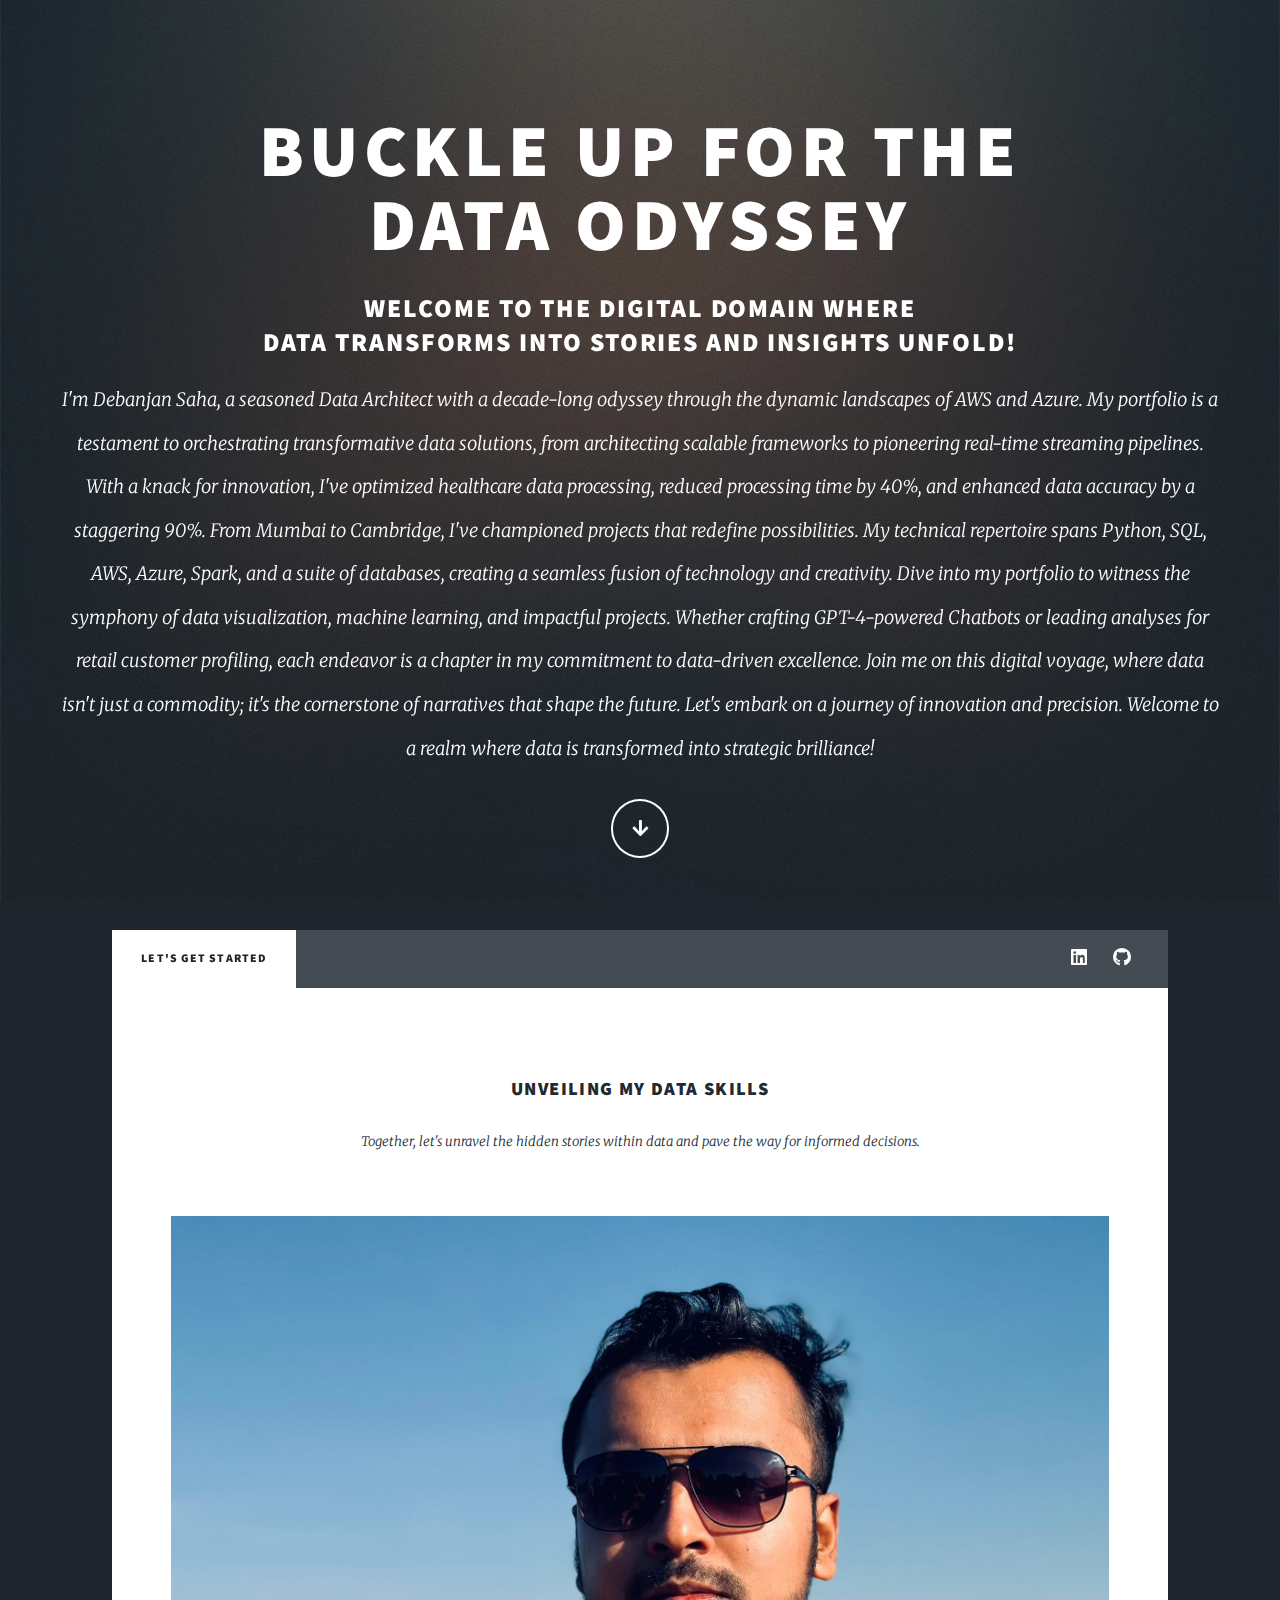
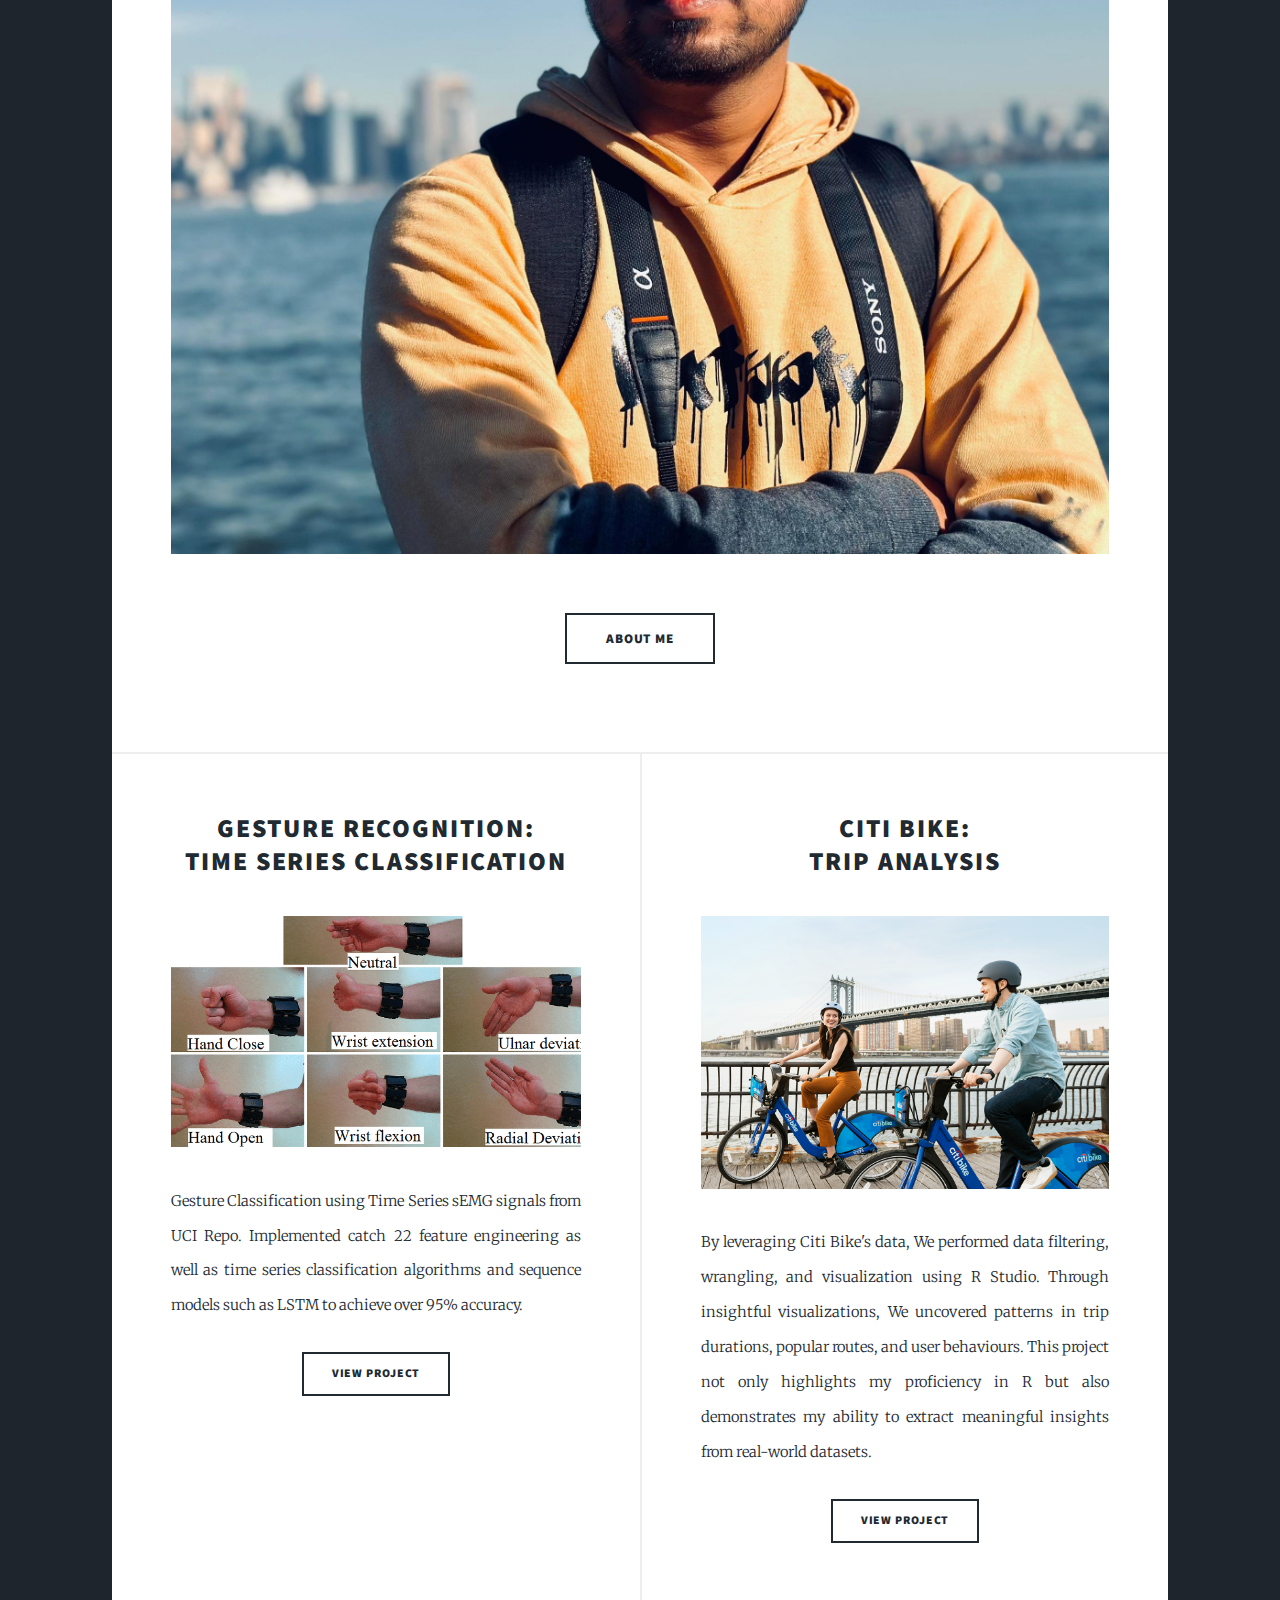
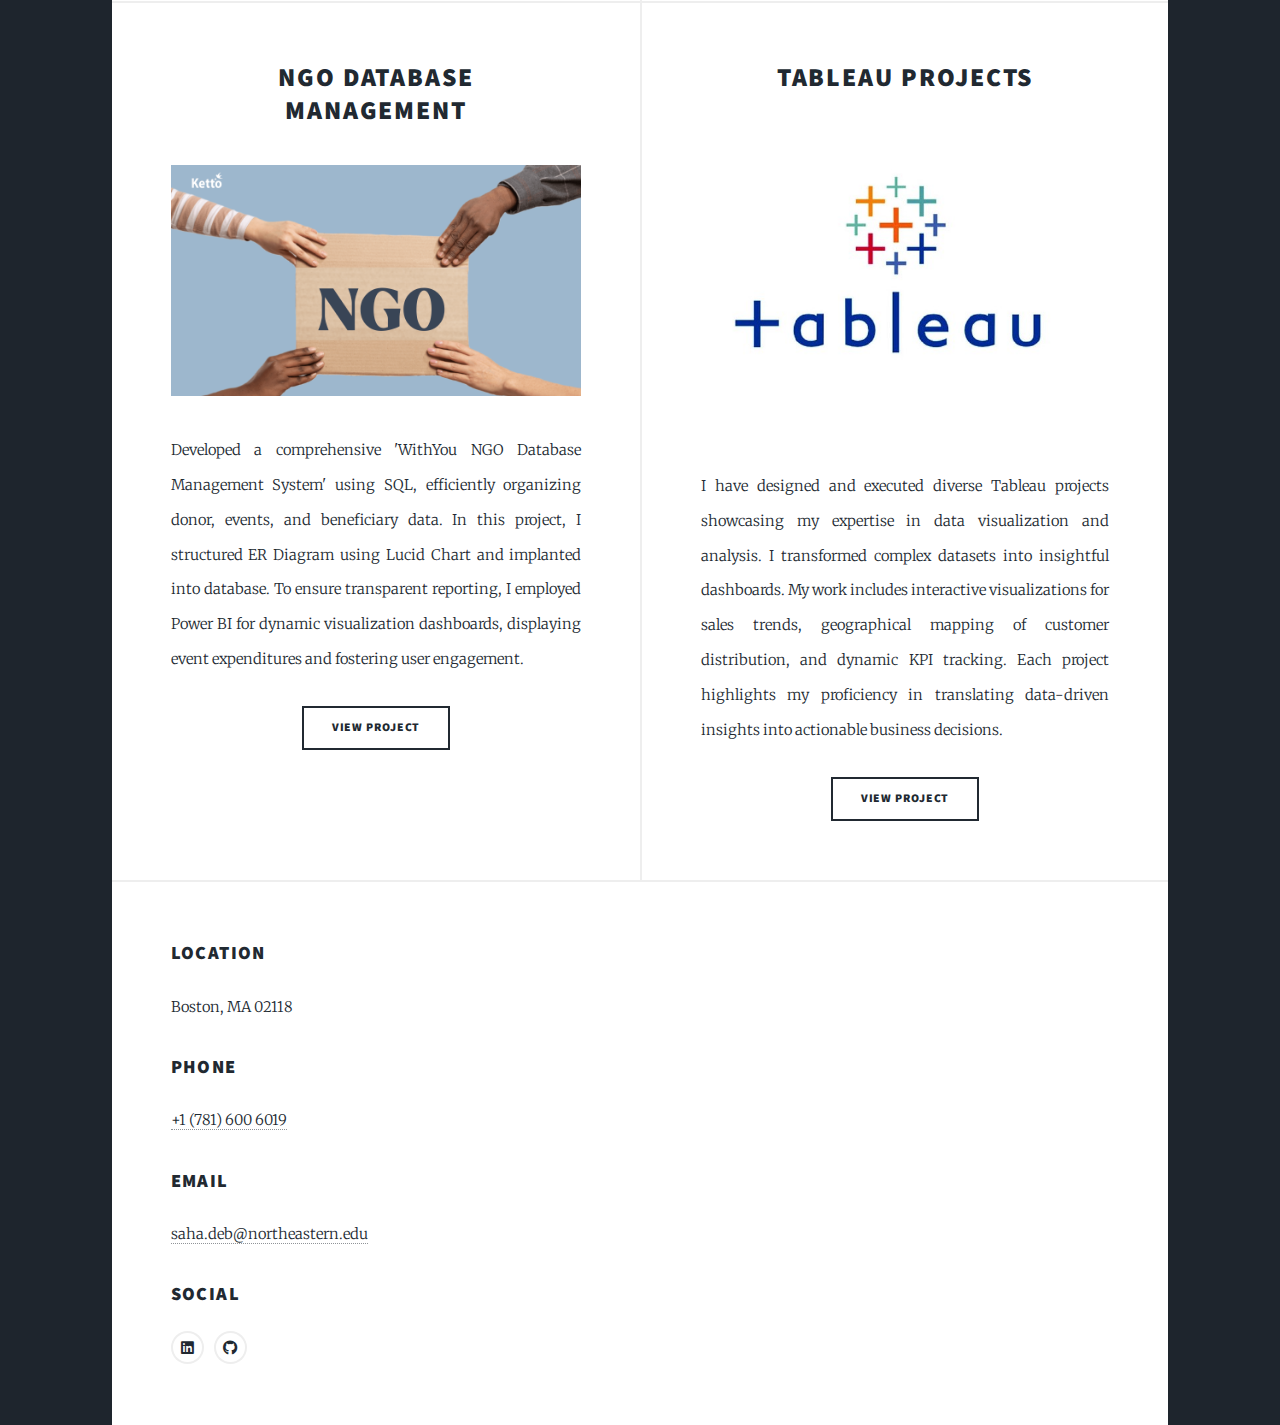
==== index.html @ 5f50f435 "update project 1" ====
<!DOCTYPE HTML>
<!--
	Massively by HTML5 UP
	html5up.net | @ajlkn
	Free for personal and commercial use under the CCA 3.0 license (html5up.net/license)
-->
<html>
	<head>
		<title>Debanjan Saha Portfolio</title>
		<meta charset="utf-8" />
		<meta name="viewport" content="width=device-width, initial-scale=1, user-scalable=no" />
		<link rel="stylesheet" href="assets/css/main.css" />
		<noscript><link rel="stylesheet" href="assets/css/noscript.css" /></noscript>
	</head>
	<body class="is-preload">

		<!-- Wrapper -->
			<div id="wrapper" class="fade-in">

				<!-- Intro -->
					<div id="intro">
						<h1>Buckle up for the<br />
						Data Odyssey</h1>
						<h2>Welcome to the digital domain where <br />
							data transforms into stories and insights unfold!</h2>
						<p>I'm Debanjan Saha, a seasoned Data Architect with a decade-long odyssey through the dynamic landscapes of AWS and Azure. My portfolio is a testament to orchestrating transformative data solutions, from architecting scalable frameworks to pioneering real-time streaming pipelines. With a knack for innovation, I've optimized healthcare data processing, reduced processing time by 40%, and enhanced data accuracy by a staggering 90%. From Mumbai to Cambridge, I've championed projects that redefine possibilities. My technical repertoire spans Python, SQL, AWS, Azure, Spark, and a suite of databases, creating a seamless fusion of technology and creativity. Dive into my portfolio to witness the symphony of data visualization, machine learning, and impactful projects. Whether crafting GPT-4-powered Chatbots or leading analyses for retail customer profiling, each endeavor is a chapter in my commitment to data-driven excellence. Join me on this digital voyage, where data isn't just a commodity; it's the cornerstone of narratives that shape the future. Let's embark on a journey of innovation and precision. Welcome to a realm where data is transformed into strategic brilliance!</p>
						<ul class="actions">
							<li><a href="#header" class="button icon solid solo fa-arrow-down scrolly">Continue</a></li>
						</ul>
					</div>

				<!-- Header -->
					<header id="header">
						<a class="logo">Insightfolio</a>
					</header>

				<!-- Nav -->
					<nav id="nav">
						<ul class="links">
							<li class="active"><a>Let's get started</a></li>
							
						</ul>
						<ul class="icons">
							<li><a href="https://www.linkedin.com/in/debanjanaiml/" class="icon brands alt fa-linkedin"><span class="label">LinkedIn</span></a></li>
							<li><a href="https://github.com/debanjansaha-git" class="icon brands alt fa-github"><span class="label">GitHub</span></a></li>
						</ul>
					</nav>

				<!-- Main -->
					<div id="main">

						<!-- Featured Post -->
							<article class="post featured">
								<header class="major">
									
									<h3><a>Unveiling my Data Skills<br />
									</a></h3>
									<p>Together, let's unravel the hidden stories within data and pave the way for informed decisions.</p>
								</header>
								<a href="aboutme.html" class="image main"><img src="images/IMG_4712.JPG" alt="" /></a>
								<ul class="actions special">
									<li><a href="aboutme.html" class="button large">About me</a></li>
								</ul>
							</article>

						<!-- Posts -->
							<section class="posts">
								<article>
									<header>
										<h2><a href="https://github.com/debanjansaha-git/gesture-classification">Gesture Recognition:<br />
										Time Series Classification</a></h2>
									</header>
									<a href="https://github.com/debanjansaha-git/gesture-classification" class="image fit"><img src="images/Gestures.png" alt="" /></a>
									<p>Gesture Classification using Time Series sEMG signals from UCI Repo. Implemented catch 22 feature engineering as well as time series classification algorithms and sequence models such as LSTM to achieve over 95% accuracy.</p>
									<ul class="actions special">
										<li><a href="https://github.com/debanjansaha-git/gesture-classification" class="button">View Project</a></li>
									</ul>
								</article>
								<article>
									<header>
										
										<h2><a href="https://github.com/debanjansaha-git/Citi_bikes_Analysis">Citi Bike:<br />
										Trip Analysis</a></h2>
									</header>
									<a href="https://github.com/debanjansaha-git/Citi_bikes_Analysis" class="image fit"><img src="images/citibike.png" alt="" /></a>
									<p>By leveraging Citi Bike's data, We performed data filtering, wrangling, and visualization using R Studio. Through insightful visualizations, We uncovered patterns in trip durations, popular routes, and user behaviours. This project not only highlights my proficiency in R but also demonstrates my ability to extract meaningful insights from real-world datasets.</p>
									<ul class="actions special">
										<li><a href="https://github.com/debanjansaha-git/Citi_bikes_Analysis" class="button">View Project</a></li>
									</ul>
								</article>
								<article>
									<header>
										
										<h2><a href="https://github.com/debanjansaha-git/dmddproject">NGO Database<br />
										Management</a></h2>
									</header>
									<a href="https://github.com/debanjansaha-git/dmddproject" class="image fit"><img src="images/nngo.png" alt="" /></a>
									<p>Developed a comprehensive 'WithYou NGO Database Management System' using SQL, efficiently organizing donor, events, and beneficiary data. In this project, I structured ER Diagram using Lucid Chart and implanted into database. To ensure transparent reporting, I employed Power BI for dynamic visualization dashboards, displaying event expenditures and fostering user engagement.</p>
									<ul class="actions special">
										<li><a href="https://github.com/debanjansaha-git/dmddproject" class="button">View Project</a></li>
									</ul>
								</article>
								<article>
									<header>
										
										<h2><a href="https://public.tableau.com/app/profile/ketan.narayan.kshirsagar">Tableau Projects<br />
										</a></h2>
									</header>
									<a href="https://public.tableau.com/app/profile/ketan.narayan.kshirsagar" class="image fit"><img src="images/ttableau.jpg" alt="" /></a>
									<p>I have designed and executed diverse Tableau projects showcasing my expertise in data visualization and analysis. I transformed complex datasets into insightful dashboards. My work includes interactive visualizations for sales trends, geographical mapping of customer distribution, and dynamic KPI tracking. Each project highlights my proficiency in translating data-driven insights into actionable business decisions.</p>
									<ul class="actions special">
										<li><a href="https://public.tableau.com/app/profile/ketan.narayan.kshirsagar" class="button">View Project</a></li>
									</ul>
								</article>
								
							</section>


				<!-- Footer -->
					
						<section class="split contact">
							<section class="alt">
								<h3>Location</h3>
								<p>Boston, MA 02118</p>
							</section>
							<section>
								<h3>Phone</h3>
								<p><a href="tel:+17816006019">+1 (781) 600 6019</a></p>
							</section>
							<section>
								<h3>Email</h3>
								<p><a href="mailto: saha.deb@northeastern.edu">saha.deb@northeastern.edu</a></p>
							</section>
							<section>
								<h3>Social</h3>
								<ul class="icons alt">
									
									<li><a href="https://www.linkedin.com/in/debanjanaiml/" class="icon brands alt fa-linkedin"><span class="label">LinkedIn</span></a></li>
									<li><a href="https://github.com/debanjansaha-git" class="icon brands alt fa-github"><span class="label">GitHub</span></a></li>
								</ul>
							</section>
						</section>
					</footer>

				

			</div>

		<!-- Scripts -->
			<script src="assets/js/jquery.min.js"></script>
			<script src="assets/js/jquery.scrollex.min.js"></script>
			<script src="assets/js/jquery.scrolly.min.js"></script>
			<script src="assets/js/browser.min.js"></script>
			<script src="assets/js/breakpoints.min.js"></script>
			<script src="assets/js/util.js"></script>
			<script src="assets/js/main.js"></script>

	</body>
</html>
---- assets/css/main.css ----
@import url(fontawesome-all.min.css);
@import url("https://fonts.googleapis.com/css?family=Merriweather:300,700,300italic,700italic|Source+Sans+Pro:900");

/*
	Massively by HTML5 UP
	html5up.net | @ajlkn
	Free for personal and commercial use under the CCA 3.0 license (html5up.net/license)
*/

html, body, div, span, applet, object,
iframe, h1, h2, h3, h4, h5, h6, p, blockquote,
pre, a, abbr, acronym, address, big, cite,
code, del, dfn, em, img, ins, kbd, q, s, samp,
small, strike, strong, sub, sup, tt, var, b,
u, i, center, dl, dt, dd, ol, ul, li, fieldset,
form, label, legend, table, caption, tbody,
tfoot, thead, tr, th, td, article, aside,
canvas, details, embed, figure, figcaption,
footer, header, hgroup, menu, nav, output, ruby,
section, summary, time, mark, audio, video {
	margin: 0;
	padding: 0;
	border: 0;
	font-size: 100%;
	font: inherit;
	vertical-align: baseline;}

article, aside, details, figcaption, figure,
footer, header, hgroup, menu, nav, section {
	display: block;}

body {
	line-height: 1;
}

ol, ul {
	list-style: none;
}

blockquote, q {
	quotes: none;
}

	blockquote:before, blockquote:after, q:before, q:after {
		content: '';
		content: none;
	}

table {
	border-collapse: collapse;
	border-spacing: 0;
}

body {
	-webkit-text-size-adjust: none;
}

mark {
	background-color: transparent;
	color: inherit;
}

input::-moz-focus-inner {
	border: 0;
	padding: 0;
}

input, select, textarea {
	-moz-appearance: none;
	-webkit-appearance: none;
	-ms-appearance: none;
	appearance: none;
}

/* Basic */

	@-ms-viewport {
		width: device-width;
	}

	body {
		-ms-overflow-style: scrollbar;
	}

	@media screen and (max-width: 480px) {

		html, body {
			min-width: 320px;
		}

	}

	html {
		box-sizing: border-box;
	}

	*, *:before, *:after {
		box-sizing: inherit;
	}

	body {
		background-color: #1e252d;
	}

		body.is-preload *, body.is-preload *:before, body.is-preload *:after {
			-moz-animation: none !important;
			-webkit-animation: none !important;
			-ms-animation: none !important;
			animation: none !important;
			-moz-transition: none !important;
			-webkit-transition: none !important;
			-ms-transition: none !important;
			transition: none !important;
		}

/* Type */

	html {
		font-size: 16pt;
	}

		@media screen and (max-width: 1680px) {

			html {
				font-size: 12pt;
			}

		}

		@media screen and (max-width: 1280px) {

			html {
				font-size: 11pt;
			}

		}

		@media screen and (max-width: 360px) {

			html {
				font-size: 10pt;
			}

		}

	body {
		color: #212931;
	}

	body, input, select, textarea {
		font-family: "Merriweather", Georgia, serif;
		font-weight: 300;
		font-size: 1rem;
		line-height: 2.375;
	}

	a {
		-moz-transition: color 0.2s ease-in-out, background-color 0.2s ease-in-out, border-color 0.2s ease-in-out, box-shadow 0.2s ease-in-out;
		-webkit-transition: color 0.2s ease-in-out, background-color 0.2s ease-in-out, border-color 0.2s ease-in-out, box-shadow 0.2s ease-in-out;
		-ms-transition: color 0.2s ease-in-out, background-color 0.2s ease-in-out, border-color 0.2s ease-in-out, box-shadow 0.2s ease-in-out;
		transition: color 0.2s ease-in-out, background-color 0.2s ease-in-out, border-color 0.2s ease-in-out, box-shadow 0.2s ease-in-out;
		border-bottom: dotted 1px;
		text-decoration: none;
	}

		a:hover {
			border-bottom-color: transparent;
		}

	strong, b {
		font-weight: 600;
	}

	em, i {
		font-style: italic;
	}

	p {
		text-align: justify;
		margin: 0 0 2rem 0;
	}

	h1, h2, h3, h4, h5, h6 {
		font-family: "Source Sans Pro", Helvetica, sans-serif;
		font-weight: 900;
		line-height: 1.5;
		letter-spacing: 0.075em;
		text-transform: uppercase;
		margin: 0 0 1rem 0;
	}

		h1 a, h2 a, h3 a, h4 a, h5 a, h6 a {
			border-bottom: 0;
			color: inherit;
			text-decoration: none;
		}

	h1 {
		font-size: 4rem;
		line-height: 1.1;
		margin: 0 0 2rem 0;
	}

	h2 {
		font-size: 1.75rem;
		line-height: 1.3;
		margin: 0 0 1.5rem 0;
	}

	h3 {
		font-size: 1.25rem;
		margin: 0 0 1.5rem 0;
	}

	h4 {
		font-size: 1rem;
	}

	h5 {
		font-size: 0.9rem;
	}

	h6 {
		font-size: 0.8rem;
	}

	sub {
		font-size: 0.8rem;
		position: relative;
		top: 0.5rem;
	}

	sup {
		font-size: 0.8rem;
		position: relative;
		top: -0.5rem;
	}

	blockquote {
		border-left: solid 4px;
		font-style: italic;
		margin: 0 0 2rem 0;
		padding: 0.5rem 0 0.5rem 2rem;
	}

	code {
		border: solid 2px;
		font-family: "Courier New", monospace;
		font-size: 0.9rem;
		margin: 0 0.25rem;
		padding: 0.25rem 0.65rem;
	}

	pre {
		-webkit-overflow-scrolling: touch;
		font-family: "Courier New", monospace;
		font-size: 0.9rem;
		margin: 0 0 2rem 0;
	}

		pre code {
			display: block;
			line-height: 1.75;
			padding: 1rem 1.5rem;
			overflow-x: auto;
		}

	hr {
		border: 0;
		border-bottom: solid 2px;
		margin: 3rem 0;
	}

		hr.major {
			margin: 5rem 0;
		}

	.align-left {
		text-align: left;
	}

	.align-center {
		text-align: center;
	}

	.align-right {
		text-align: right;
	}

	input, select, textarea {
		color: #212931;
	}

	a {
		color: #212931;
		border-bottom-color: rgba(33, 41, 49, 0.5);
	}

		a:hover {
			border-bottom-color: transparent;
			color: #18bfef !important;
		}

	strong, b {
		color: #212931;
	}

	h1, h2, h3, h4, h5, h6 {
		color: #212931;
	}

	blockquote {
		border-left-color: #eeeeee;
	}

	code {
		background: rgba(220, 220, 220, 0.25);
		border-color: #eeeeee;
	}

	hr {
		border-bottom-color: #eeeeee;
	}

/* Row */

	.row {
		display: flex;
		flex-wrap: wrap;
		box-sizing: border-box;
		align-items: stretch;
	}

		.row > * {
			box-sizing: border-box;
		}

		.row.gtr-uniform > * > :last-child {
			margin-bottom: 0;
		}

		.row.aln-left {
			justify-content: flex-start;
		}

		.row.aln-center {
			justify-content: center;
		}

		.row.aln-right {
			justify-content: flex-end;
		}

		.row.aln-top {
			align-items: flex-start;
		}

		.row.aln-middle {
			align-items: center;
		}

		.row.aln-bottom {
			align-items: flex-end;
		}

		.row > .imp {
			order: -1;
		}

		.row > .col-1 {
			width: 8.33333%;
		}

		.row > .off-1 {
			margin-left: 8.33333%;
		}

		.row > .col-2 {
			width: 16.66667%;
		}

		.row > .off-2 {
			margin-left: 16.66667%;
		}

		.row > .col-3 {
			width: 25%;
		}

		.row > .off-3 {
			margin-left: 25%;
		}

		.row > .col-4 {
			width: 33.33333%;
		}

		.row > .off-4 {
			margin-left: 33.33333%;
		}

		.row > .col-5 {
			width: 41.66667%;
		}

		.row > .off-5 {
			margin-left: 41.66667%;
		}

		.row > .col-6 {
			width: 50%;
		}

		.row > .off-6 {
			margin-left: 50%;
		}

		.row > .col-7 {
			width: 58.33333%;
		}

		.row > .off-7 {
			margin-left: 58.33333%;
		}

		.row > .col-8 {
			width: 66.66667%;
		}

		.row > .off-8 {
			margin-left: 66.66667%;
		}

		.row > .col-9 {
			width: 75%;
		}

		.row > .off-9 {
			margin-left: 75%;
		}

		.row > .col-10 {
			width: 83.33333%;
		}

		.row > .off-10 {
			margin-left: 83.33333%;
		}

		.row > .col-11 {
			width: 91.66667%;
		}

		.row > .off-11 {
			margin-left: 91.66667%;
		}

		.row > .col-12 {
			width: 100%;
		}

		.row > .off-12 {
			margin-left: 100%;
		}

		.row.gtr-0 {
			margin-top: 0;
			margin-left: 0rem;
		}

			.row.gtr-0 > * {
				padding: 0 0 0 0rem;
			}

			.row.gtr-0.gtr-uniform {
				margin-top: 0rem;
			}

				.row.gtr-0.gtr-uniform > * {
					padding-top: 0rem;
				}

		.row.gtr-25 {
			margin-top: 0;
			margin-left: -0.375rem;
		}

			.row.gtr-25 > * {
				padding: 0 0 0 0.375rem;
			}

			.row.gtr-25.gtr-uniform {
				margin-top: -0.375rem;
			}

				.row.gtr-25.gtr-uniform > * {
					padding-top: 0.375rem;
				}

		.row.gtr-50 {
			margin-top: 0;
			margin-left: -0.75rem;
		}

			.row.gtr-50 > * {
				padding: 0 0 0 0.75rem;
			}

			.row.gtr-50.gtr-uniform {
				margin-top: -0.75rem;
			}

				.row.gtr-50.gtr-uniform > * {
					padding-top: 0.75rem;
				}

		.row {
			margin-top: 0;
			margin-left: -1.5rem;
		}

			.row > * {
				padding: 0 0 0 1.5rem;
			}

			.row.gtr-uniform {
				margin-top: -1.5rem;
			}

				.row.gtr-uniform > * {
					padding-top: 1.5rem;
				}

		.row.gtr-150 {
			margin-top: 0;
			margin-left: -2.25rem;
		}

			.row.gtr-150 > * {
				padding: 0 0 0 2.25rem;
			}

			.row.gtr-150.gtr-uniform {
				margin-top: -2.25rem;
			}

				.row.gtr-150.gtr-uniform > * {
					padding-top: 2.25rem;
				}

		.row.gtr-200 {
			margin-top: 0;
			margin-left: -3rem;
		}

			.row.gtr-200 > * {
				padding: 0 0 0 3rem;
			}

			.row.gtr-200.gtr-uniform {
				margin-top: -3rem;
			}

				.row.gtr-200.gtr-uniform > * {
					padding-top: 3rem;
				}

		@media screen and (max-width: 1680px) {

			.row {
				display: flex;
				flex-wrap: wrap;
				box-sizing: border-box;
				align-items: stretch;
			}

				.row > * {
					box-sizing: border-box;
				}

				.row.gtr-uniform > * > :last-child {
					margin-bottom: 0;
				}

				.row.aln-left {
					justify-content: flex-start;
				}

				.row.aln-center {
					justify-content: center;
				}

				.row.aln-right {
					justify-content: flex-end;
				}

				.row.aln-top {
					align-items: flex-start;
				}

				.row.aln-middle {
					align-items: center;
				}

				.row.aln-bottom {
					align-items: flex-end;
				}

				.row > .imp-xlarge {
					order: -1;
				}

				.row > .col-1-xlarge {
					width: 8.33333%;
				}

				.row > .off-1-xlarge {
					margin-left: 8.33333%;
				}

				.row > .col-2-xlarge {
					width: 16.66667%;
				}

				.row > .off-2-xlarge {
					margin-left: 16.66667%;
				}

				.row > .col-3-xlarge {
					width: 25%;
				}

				.row > .off-3-xlarge {
					margin-left: 25%;
				}

				.row > .col-4-xlarge {
					width: 33.33333%;
				}

				.row > .off-4-xlarge {
					margin-left: 33.33333%;
				}

				.row > .col-5-xlarge {
					width: 41.66667%;
				}

				.row > .off-5-xlarge {
					margin-left: 41.66667%;
				}

				.row > .col-6-xlarge {
					width: 50%;
				}

				.row > .off-6-xlarge {
					margin-left: 50%;
				}

				.row > .col-7-xlarge {
					width: 58.33333%;
				}

				.row > .off-7-xlarge {
					margin-left: 58.33333%;
				}

				.row > .col-8-xlarge {
					width: 66.66667%;
				}

				.row > .off-8-xlarge {
					margin-left: 66.66667%;
				}

				.row > .col-9-xlarge {
					width: 75%;
				}

				.row > .off-9-xlarge {
					margin-left: 75%;
				}

				.row > .col-10-xlarge {
					width: 83.33333%;
				}

				.row > .off-10-xlarge {
					margin-left: 83.33333%;
				}

				.row > .col-11-xlarge {
					width: 91.66667%;
				}

				.row > .off-11-xlarge {
					margin-left: 91.66667%;
				}

				.row > .col-12-xlarge {
					width: 100%;
				}

				.row > .off-12-xlarge {
					margin-left: 100%;
				}

				.row.gtr-0 {
					margin-top: 0;
					margin-left: 0rem;
				}

					.row.gtr-0 > * {
						padding: 0 0 0 0rem;
					}

					.row.gtr-0.gtr-uniform {
						margin-top: 0rem;
					}

						.row.gtr-0.gtr-uniform > * {
							padding-top: 0rem;
						}

				.row.gtr-25 {
					margin-top: 0;
					margin-left: -0.375rem;
				}

					.row.gtr-25 > * {
						padding: 0 0 0 0.375rem;
					}

					.row.gtr-25.gtr-uniform {
						margin-top: -0.375rem;
					}

						.row.gtr-25.gtr-uniform > * {
							padding-top: 0.375rem;
						}

				.row.gtr-50 {
					margin-top: 0;
					margin-left: -0.75rem;
				}

					.row.gtr-50 > * {
						padding: 0 0 0 0.75rem;
					}

					.row.gtr-50.gtr-uniform {
						margin-top: -0.75rem;
					}

						.row.gtr-50.gtr-uniform > * {
							padding-top: 0.75rem;
						}

				.row {
					margin-top: 0;
					margin-left: -1.5rem;
				}

					.row > * {
						padding: 0 0 0 1.5rem;
					}

					.row.gtr-uniform {
						margin-top: -1.5rem;
					}

						.row.gtr-uniform > * {
							padding-top: 1.5rem;
						}

				.row.gtr-150 {
					margin-top: 0;
					margin-left: -2.25rem;
				}

					.row.gtr-150 > * {
						padding: 0 0 0 2.25rem;
					}

					.row.gtr-150.gtr-uniform {
						margin-top: -2.25rem;
					}

						.row.gtr-150.gtr-uniform > * {
							padding-top: 2.25rem;
						}

				.row.gtr-200 {
					margin-top: 0;
					margin-left: -3rem;
				}

					.row.gtr-200 > * {
						padding: 0 0 0 3rem;
					}

					.row.gtr-200.gtr-uniform {
						margin-top: -3rem;
					}

						.row.gtr-200.gtr-uniform > * {
							padding-top: 3rem;
						}

		}

		@media screen and (max-width: 1280px) {

			.row {
				display: flex;
				flex-wrap: wrap;
				box-sizing: border-box;
				align-items: stretch;
			}

				.row > * {
					box-sizing: border-box;
				}

				.row.gtr-uniform > * > :last-child {
					margin-bottom: 0;
				}

				.row.aln-left {
					justify-content: flex-start;
				}

				.row.aln-center {
					justify-content: center;
				}

				.row.aln-right {
					justify-content: flex-end;
				}

				.row.aln-top {
					align-items: flex-start;
				}

				.row.aln-middle {
					align-items: center;
				}

				.row.aln-bottom {
					align-items: flex-end;
				}

				.row > .imp-large {
					order: -1;
				}

				.row > .col-1-large {
					width: 8.33333%;
				}

				.row > .off-1-large {
					margin-left: 8.33333%;
				}

				.row > .col-2-large {
					width: 16.66667%;
				}

				.row > .off-2-large {
					margin-left: 16.66667%;
				}

				.row > .col-3-large {
					width: 25%;
				}

				.row > .off-3-large {
					margin-left: 25%;
				}

				.row > .col-4-large {
					width: 33.33333%;
				}

				.row > .off-4-large {
					margin-left: 33.33333%;
				}

				.row > .col-5-large {
					width: 41.66667%;
				}

				.row > .off-5-large {
					margin-left: 41.66667%;
				}

				.row > .col-6-large {
					width: 50%;
				}

				.row > .off-6-large {
					margin-left: 50%;
				}

				.row > .col-7-large {
					width: 58.33333%;
				}

				.row > .off-7-large {
					margin-left: 58.33333%;
				}

				.row > .col-8-large {
					width: 66.66667%;
				}

				.row > .off-8-large {
					margin-left: 66.66667%;
				}

				.row > .col-9-large {
					width: 75%;
				}

				.row > .off-9-large {
					margin-left: 75%;
				}

				.row > .col-10-large {
					width: 83.33333%;
				}

				.row > .off-10-large {
					margin-left: 83.33333%;
				}

				.row > .col-11-large {
					width: 91.66667%;
				}

				.row > .off-11-large {
					margin-left: 91.66667%;
				}

				.row > .col-12-large {
					width: 100%;
				}

				.row > .off-12-large {
					margin-left: 100%;
				}

				.row.gtr-0 {
					margin-top: 0;
					margin-left: 0rem;
				}

					.row.gtr-0 > * {
						padding: 0 0 0 0rem;
					}

					.row.gtr-0.gtr-uniform {
						margin-top: 0rem;
					}

						.row.gtr-0.gtr-uniform > * {
							padding-top: 0rem;
						}

				.row.gtr-25 {
					margin-top: 0;
					margin-left: -0.375rem;
				}

					.row.gtr-25 > * {
						padding: 0 0 0 0.375rem;
					}

					.row.gtr-25.gtr-uniform {
						margin-top: -0.375rem;
					}

						.row.gtr-25.gtr-uniform > * {
							padding-top: 0.375rem;
						}

				.row.gtr-50 {
					margin-top: 0;
					margin-left: -0.75rem;
				}

					.row.gtr-50 > * {
						padding: 0 0 0 0.75rem;
					}

					.row.gtr-50.gtr-uniform {
						margin-top: -0.75rem;
					}

						.row.gtr-50.gtr-uniform > * {
							padding-top: 0.75rem;
						}

				.row {
					margin-top: 0;
					margin-left: -1.5rem;
				}

					.row > * {
						padding: 0 0 0 1.5rem;
					}

					.row.gtr-uniform {
						margin-top: -1.5rem;
					}

						.row.gtr-uniform > * {
							padding-top: 1.5rem;
						}

				.row.gtr-150 {
					margin-top: 0;
					margin-left: -2.25rem;
				}

					.row.gtr-150 > * {
						padding: 0 0 0 2.25rem;
					}

					.row.gtr-150.gtr-uniform {
						margin-top: -2.25rem;
					}

						.row.gtr-150.gtr-uniform > * {
							padding-top: 2.25rem;
						}

				.row.gtr-200 {
					margin-top: 0;
					margin-left: -3rem;
				}

					.row.gtr-200 > * {
						padding: 0 0 0 3rem;
					}

					.row.gtr-200.gtr-uniform {
						margin-top: -3rem;
					}

						.row.gtr-200.gtr-uniform > * {
							padding-top: 3rem;
						}

		}

		@media screen and (max-width: 980px) {

			.row {
				display: flex;
				flex-wrap: wrap;
				box-sizing: border-box;
				align-items: stretch;
			}

				.row > * {
					box-sizing: border-box;
				}

				.row.gtr-uniform > * > :last-child {
					margin-bottom: 0;
				}

				.row.aln-left {
					justify-content: flex-start;
				}

				.row.aln-center {
					justify-content: center;
				}

				.row.aln-right {
					justify-content: flex-end;
				}

				.row.aln-top {
					align-items: flex-start;
				}

				.row.aln-middle {
					align-items: center;
				}

				.row.aln-bottom {
					align-items: flex-end;
				}

				.row > .imp-medium {
					order: -1;
				}

				.row > .col-1-medium {
					width: 8.33333%;
				}

				.row > .off-1-medium {
					margin-left: 8.33333%;
				}

				.row > .col-2-medium {
					width: 16.66667%;
				}

				.row > .off-2-medium {
					margin-left: 16.66667%;
				}

				.row > .col-3-medium {
					width: 25%;
				}

				.row > .off-3-medium {
					margin-left: 25%;
				}

				.row > .col-4-medium {
					width: 33.33333%;
				}

				.row > .off-4-medium {
					margin-left: 33.33333%;
				}

				.row > .col-5-medium {
					width: 41.66667%;
				}

				.row > .off-5-medium {
					margin-left: 41.66667%;
				}

				.row > .col-6-medium {
					width: 50%;
				}

				.row > .off-6-medium {
					margin-left: 50%;
				}

				.row > .col-7-medium {
					width: 58.33333%;
				}

				.row > .off-7-medium {
					margin-left: 58.33333%;
				}

				.row > .col-8-medium {
					width: 66.66667%;
				}

				.row > .off-8-medium {
					margin-left: 66.66667%;
				}

				.row > .col-9-medium {
					width: 75%;
				}

				.row > .off-9-medium {
					margin-left: 75%;
				}

				.row > .col-10-medium {
					width: 83.33333%;
				}

				.row > .off-10-medium {
					margin-left: 83.33333%;
				}

				.row > .col-11-medium {
					width: 91.66667%;
				}

				.row > .off-11-medium {
					margin-left: 91.66667%;
				}

				.row > .col-12-medium {
					width: 100%;
				}

				.row > .off-12-medium {
					margin-left: 100%;
				}

				.row.gtr-0 {
					margin-top: 0;
					margin-left: 0rem;
				}

					.row.gtr-0 > * {
						padding: 0 0 0 0rem;
					}

					.row.gtr-0.gtr-uniform {
						margin-top: 0rem;
					}

						.row.gtr-0.gtr-uniform > * {
							padding-top: 0rem;
						}

				.row.gtr-25 {
					margin-top: 0;
					margin-left: -0.375rem;
				}

					.row.gtr-25 > * {
						padding: 0 0 0 0.375rem;
					}

					.row.gtr-25.gtr-uniform {
						margin-top: -0.375rem;
					}

						.row.gtr-25.gtr-uniform > * {
							padding-top: 0.375rem;
						}

				.row.gtr-50 {
					margin-top: 0;
					margin-left: -0.75rem;
				}

					.row.gtr-50 > * {
						padding: 0 0 0 0.75rem;
					}

					.row.gtr-50.gtr-uniform {
						margin-top: -0.75rem;
					}

						.row.gtr-50.gtr-uniform > * {
							padding-top: 0.75rem;
						}

				.row {
					margin-top: 0;
					margin-left: -1.5rem;
				}

					.row > * {
						padding: 0 0 0 1.5rem;
					}

					.row.gtr-uniform {
						margin-top: -1.5rem;
					}

						.row.gtr-uniform > * {
							padding-top: 1.5rem;
						}

				.row.gtr-150 {
					margin-top: 0;
					margin-left: -2.25rem;
				}

					.row.gtr-150 > * {
						padding: 0 0 0 2.25rem;
					}

					.row.gtr-150.gtr-uniform {
						margin-top: -2.25rem;
					}

						.row.gtr-150.gtr-uniform > * {
							padding-top: 2.25rem;
						}

				.row.gtr-200 {
					margin-top: 0;
					margin-left: -3rem;
				}

					.row.gtr-200 > * {
						padding: 0 0 0 3rem;
					}

					.row.gtr-200.gtr-uniform {
						margin-top: -3rem;
					}

						.row.gtr-200.gtr-uniform > * {
							padding-top: 3rem;
						}

		}

		@media screen and (max-width: 736px) {

			.row {
				display: flex;
				flex-wrap: wrap;
				box-sizing: border-box;
				align-items: stretch;
			}

				.row > * {
					box-sizing: border-box;
				}

				.row.gtr-uniform > * > :last-child {
					margin-bottom: 0;
				}

				.row.aln-left {
					justify-content: flex-start;
				}

				.row.aln-center {
					justify-content: center;
				}

				.row.aln-right {
					justify-content: flex-end;
				}

				.row.aln-top {
					align-items: flex-start;
				}

				.row.aln-middle {
					align-items: center;
				}

				.row.aln-bottom {
					align-items: flex-end;
				}

				.row > .imp-small {
					order: -1;
				}

				.row > .col-1-small {
					width: 8.33333%;
				}

				.row > .off-1-small {
					margin-left: 8.33333%;
				}

				.row > .col-2-small {
					width: 16.66667%;
				}

				.row > .off-2-small {
					margin-left: 16.66667%;
				}

				.row > .col-3-small {
					width: 25%;
				}

				.row > .off-3-small {
					margin-left: 25%;
				}

				.row > .col-4-small {
					width: 33.33333%;
				}

				.row > .off-4-small {
					margin-left: 33.33333%;
				}

				.row > .col-5-small {
					width: 41.66667%;
				}

				.row > .off-5-small {
					margin-left: 41.66667%;
				}

				.row > .col-6-small {
					width: 50%;
				}

				.row > .off-6-small {
					margin-left: 50%;
				}

				.row > .col-7-small {
					width: 58.33333%;
				}

				.row > .off-7-small {
					margin-left: 58.33333%;
				}

				.row > .col-8-small {
					width: 66.66667%;
				}

				.row > .off-8-small {
					margin-left: 66.66667%;
				}

				.row > .col-9-small {
					width: 75%;
				}

				.row > .off-9-small {
					margin-left: 75%;
				}

				.row > .col-10-small {
					width: 83.33333%;
				}

				.row > .off-10-small {
					margin-left: 83.33333%;
				}

				.row > .col-11-small {
					width: 91.66667%;
				}

				.row > .off-11-small {
					margin-left: 91.66667%;
				}

				.row > .col-12-small {
					width: 100%;
				}

				.row > .off-12-small {
					margin-left: 100%;
				}

				.row.gtr-0 {
					margin-top: 0;
					margin-left: 0rem;
				}

					.row.gtr-0 > * {
						padding: 0 0 0 0rem;
					}

					.row.gtr-0.gtr-uniform {
						margin-top: 0rem;
					}

						.row.gtr-0.gtr-uniform > * {
							padding-top: 0rem;
						}

				.row.gtr-25 {
					margin-top: 0;
					margin-left: -0.375rem;
				}

					.row.gtr-25 > * {
						padding: 0 0 0 0.375rem;
					}

					.row.gtr-25.gtr-uniform {
						margin-top: -0.375rem;
					}

						.row.gtr-25.gtr-uniform > * {
							padding-top: 0.375rem;
						}

				.row.gtr-50 {
					margin-top: 0;
					margin-left: -0.75rem;
				}

					.row.gtr-50 > * {
						padding: 0 0 0 0.75rem;
					}

					.row.gtr-50.gtr-uniform {
						margin-top: -0.75rem;
					}

						.row.gtr-50.gtr-uniform > * {
							padding-top: 0.75rem;
						}

				.row {
					margin-top: 0;
					margin-left: -1.5rem;
				}

					.row > * {
						padding: 0 0 0 1.5rem;
					}

					.row.gtr-uniform {
						margin-top: -1.5rem;
					}

						.row.gtr-uniform > * {
							padding-top: 1.5rem;
						}

				.row.gtr-150 {
					margin-top: 0;
					margin-left: -2.25rem;
				}

					.row.gtr-150 > * {
						padding: 0 0 0 2.25rem;
					}

					.row.gtr-150.gtr-uniform {
						margin-top: -2.25rem;
					}

						.row.gtr-150.gtr-uniform > * {
							padding-top: 2.25rem;
						}

				.row.gtr-200 {
					margin-top: 0;
					margin-left: -3rem;
				}

					.row.gtr-200 > * {
						padding: 0 0 0 3rem;
					}

					.row.gtr-200.gtr-uniform {
						margin-top: -3rem;
					}

						.row.gtr-200.gtr-uniform > * {
							padding-top: 3rem;
						}

		}

		@media screen and (max-width: 480px) {

			.row {
				display: flex;
				flex-wrap: wrap;
				box-sizing: border-box;
				align-items: stretch;
			}

				.row > * {
					box-sizing: border-box;
				}

				.row.gtr-uniform > * > :last-child {
					margin-bottom: 0;
				}

				.row.aln-left {
					justify-content: flex-start;
				}

				.row.aln-center {
					justify-content: center;
				}

				.row.aln-right {
					justify-content: flex-end;
				}

				.row.aln-top {
					align-items: flex-start;
				}

				.row.aln-middle {
					align-items: center;
				}

				.row.aln-bottom {
					align-items: flex-end;
				}

				.row > .imp-xsmall {
					order: -1;
				}

				.row > .col-1-xsmall {
					width: 8.33333%;
				}

				.row > .off-1-xsmall {
					margin-left: 8.33333%;
				}

				.row > .col-2-xsmall {
					width: 16.66667%;
				}

				.row > .off-2-xsmall {
					margin-left: 16.66667%;
				}

				.row > .col-3-xsmall {
					width: 25%;
				}

				.row > .off-3-xsmall {
					margin-left: 25%;
				}

				.row > .col-4-xsmall {
					width: 33.33333%;
				}

				.row > .off-4-xsmall {
					margin-left: 33.33333%;
				}

				.row > .col-5-xsmall {
					width: 41.66667%;
				}

				.row > .off-5-xsmall {
					margin-left: 41.66667%;
				}

				.row > .col-6-xsmall {
					width: 50%;
				}

				.row > .off-6-xsmall {
					margin-left: 50%;
				}

				.row > .col-7-xsmall {
					width: 58.33333%;
				}

				.row > .off-7-xsmall {
					margin-left: 58.33333%;
				}

				.row > .col-8-xsmall {
					width: 66.66667%;
				}

				.row > .off-8-xsmall {
					margin-left: 66.66667%;
				}

				.row > .col-9-xsmall {
					width: 75%;
				}

				.row > .off-9-xsmall {
					margin-left: 75%;
				}

				.row > .col-10-xsmall {
					width: 83.33333%;
				}

				.row > .off-10-xsmall {
					margin-left: 83.33333%;
				}

				.row > .col-11-xsmall {
					width: 91.66667%;
				}

				.row > .off-11-xsmall {
					margin-left: 91.66667%;
				}

				.row > .col-12-xsmall {
					width: 100%;
				}

				.row > .off-12-xsmall {
					margin-left: 100%;
				}

				.row.gtr-0 {
					margin-top: 0;
					margin-left: 0rem;
				}

					.row.gtr-0 > * {
						padding: 0 0 0 0rem;
					}

					.row.gtr-0.gtr-uniform {
						margin-top: 0rem;
					}

						.row.gtr-0.gtr-uniform > * {
							padding-top: 0rem;
						}

				.row.gtr-25 {
					margin-top: 0;
					margin-left: -0.375rem;
				}

					.row.gtr-25 > * {
						padding: 0 0 0 0.375rem;
					}

					.row.gtr-25.gtr-uniform {
						margin-top: -0.375rem;
					}

						.row.gtr-25.gtr-uniform > * {
							padding-top: 0.375rem;
						}

				.row.gtr-50 {
					margin-top: 0;
					margin-left: -0.75rem;
				}

					.row.gtr-50 > * {
						padding: 0 0 0 0.75rem;
					}

					.row.gtr-50.gtr-uniform {
						margin-top: -0.75rem;
					}

						.row.gtr-50.gtr-uniform > * {
							padding-top: 0.75rem;
						}

				.row {
					margin-top: 0;
					margin-left: -1.5rem;
				}

					.row > * {
						padding: 0 0 0 1.5rem;
					}

					.row.gtr-uniform {
						margin-top: -1.5rem;
					}

						.row.gtr-uniform > * {
							padding-top: 1.5rem;
						}

				.row.gtr-150 {
					margin-top: 0;
					margin-left: -2.25rem;
				}

					.row.gtr-150 > * {
						padding: 0 0 0 2.25rem;
					}

					.row.gtr-150.gtr-uniform {
						margin-top: -2.25rem;
					}

						.row.gtr-150.gtr-uniform > * {
							padding-top: 2.25rem;
						}

				.row.gtr-200 {
					margin-top: 0;
					margin-left: -3rem;
				}

					.row.gtr-200 > * {
						padding: 0 0 0 3rem;
					}

					.row.gtr-200.gtr-uniform {
						margin-top: -3rem;
					}

						.row.gtr-200.gtr-uniform > * {
							padding-top: 3rem;
						}

		}

		@media screen and (max-width: 360px) {

			.row {
				display: flex;
				flex-wrap: wrap;
				box-sizing: border-box;
				align-items: stretch;
			}

				.row > * {
					box-sizing: border-box;
				}

				.row.gtr-uniform > * > :last-child {
					margin-bottom: 0;
				}

				.row.aln-left {
					justify-content: flex-start;
				}

				.row.aln-center {
					justify-content: center;
				}

				.row.aln-right {
					justify-content: flex-end;
				}

				.row.aln-top {
					align-items: flex-start;
				}

				.row.aln-middle {
					align-items: center;
				}

				.row.aln-bottom {
					align-items: flex-end;
				}

				.row > .imp-xxsmall {
					order: -1;
				}

				.row > .col-1-xxsmall {
					width: 8.33333%;
				}

				.row > .off-1-xxsmall {
					margin-left: 8.33333%;
				}

				.row > .col-2-xxsmall {
					width: 16.66667%;
				}

				.row > .off-2-xxsmall {
					margin-left: 16.66667%;
				}

				.row > .col-3-xxsmall {
					width: 25%;
				}

				.row > .off-3-xxsmall {
					margin-left: 25%;
				}

				.row > .col-4-xxsmall {
					width: 33.33333%;
				}

				.row > .off-4-xxsmall {
					margin-left: 33.33333%;
				}

				.row > .col-5-xxsmall {
					width: 41.66667%;
				}

				.row > .off-5-xxsmall {
					margin-left: 41.66667%;
				}

				.row > .col-6-xxsmall {
					width: 50%;
				}

				.row > .off-6-xxsmall {
					margin-left: 50%;
				}

				.row > .col-7-xxsmall {
					width: 58.33333%;
				}

				.row > .off-7-xxsmall {
					margin-left: 58.33333%;
				}

				.row > .col-8-xxsmall {
					width: 66.66667%;
				}

				.row > .off-8-xxsmall {
					margin-left: 66.66667%;
				}

				.row > .col-9-xxsmall {
					width: 75%;
				}

				.row > .off-9-xxsmall {
					margin-left: 75%;
				}

				.row > .col-10-xxsmall {
					width: 83.33333%;
				}

				.row > .off-10-xxsmall {
					margin-left: 83.33333%;
				}

				.row > .col-11-xxsmall {
					width: 91.66667%;
				}

				.row > .off-11-xxsmall {
					margin-left: 91.66667%;
				}

				.row > .col-12-xxsmall {
					width: 100%;
				}

				.row > .off-12-xxsmall {
					margin-left: 100%;
				}

				.row.gtr-0 {
					margin-top: 0;
					margin-left: 0rem;
				}

					.row.gtr-0 > * {
						padding: 0 0 0 0rem;
					}

					.row.gtr-0.gtr-uniform {
						margin-top: 0rem;
					}

						.row.gtr-0.gtr-uniform > * {
							padding-top: 0rem;
						}

				.row.gtr-25 {
					margin-top: 0;
					margin-left: -0.375rem;
				}

					.row.gtr-25 > * {
						padding: 0 0 0 0.375rem;
					}

					.row.gtr-25.gtr-uniform {
						margin-top: -0.375rem;
					}

						.row.gtr-25.gtr-uniform > * {
							padding-top: 0.375rem;
						}

				.row.gtr-50 {
					margin-top: 0;
					margin-left: -0.75rem;
				}

					.row.gtr-50 > * {
						padding: 0 0 0 0.75rem;
					}

					.row.gtr-50.gtr-uniform {
						margin-top: -0.75rem;
					}

						.row.gtr-50.gtr-uniform > * {
							padding-top: 0.75rem;
						}

				.row {
					margin-top: 0;
					margin-left: -1.5rem;
				}

					.row > * {
						padding: 0 0 0 1.5rem;
					}

					.row.gtr-uniform {
						margin-top: -1.5rem;
					}

						.row.gtr-uniform > * {
							padding-top: 1.5rem;
						}

				.row.gtr-150 {
					margin-top: 0;
					margin-left: -2.25rem;
				}

					.row.gtr-150 > * {
						padding: 0 0 0 2.25rem;
					}

					.row.gtr-150.gtr-uniform {
						margin-top: -2.25rem;
					}

						.row.gtr-150.gtr-uniform > * {
							padding-top: 2.25rem;
						}

				.row.gtr-200 {
					margin-top: 0;
					margin-left: -3rem;
				}

					.row.gtr-200 > * {
						padding: 0 0 0 3rem;
					}

					.row.gtr-200.gtr-uniform {
						margin-top: -3rem;
					}

						.row.gtr-200.gtr-uniform > * {
							padding-top: 3rem;
						}

		}

/* Box */

	.box {
		border: solid 2px;
		margin-bottom: 2rem;
		padding: 1.5rem;
	}

		.box > :last-child,
		.box > :last-child > :last-child,
		.box > :last-child > :last-child > :last-child {
			margin-bottom: 0;
		}

		.box.alt {
			border: 0;
			border-radius: 0;
			padding: 0;
		}

	.box {
		border-color: #eeeeee;
	}

/* Button */

	input[type="submit"],
	input[type="reset"],
	input[type="button"],
	button,
	.button {
		-moz-appearance: none;
		-webkit-appearance: none;
		-ms-appearance: none;
		appearance: none;
		-moz-transition: background-color 0.2s ease-in-out, box-shadow 0.2s ease-in-out, color 0.2s ease-in-out;
		-webkit-transition: background-color 0.2s ease-in-out, box-shadow 0.2s ease-in-out, color 0.2s ease-in-out;
		-ms-transition: background-color 0.2s ease-in-out, box-shadow 0.2s ease-in-out, color 0.2s ease-in-out;
		transition: background-color 0.2s ease-in-out, box-shadow 0.2s ease-in-out, color 0.2s ease-in-out;
		border: 0;
		border-radius: 0;
		cursor: pointer;
		display: inline-block;
		font-family: "Source Sans Pro", Helvetica, sans-serif;
		font-size: 0.8rem;
		font-weight: 900;
		letter-spacing: 0.075em;
		height: 3rem;
		line-height: 3rem;
		padding: 0 2rem;
		text-align: center;
		text-decoration: none;
		text-transform: uppercase;
		white-space: nowrap;
	}

		input[type="submit"].icon:before,
		input[type="reset"].icon:before,
		input[type="button"].icon:before,
		button.icon:before,
		.button.icon:before {
			margin-right: 0.5rem;
		}

		input[type="submit"].icon.solo,
		input[type="reset"].icon.solo,
		input[type="button"].icon.solo,
		button.icon.solo,
		.button.icon.solo {
			position: relative;
			width: 4rem;
			height: 4rem;
			line-height: 4rem;
			border-radius: 4rem;
			text-indent: 4rem;
			overflow: hidden;
			padding: 0;
			white-space: nowrap;
		}

			input[type="submit"].icon.solo:before,
			input[type="reset"].icon.solo:before,
			input[type="button"].icon.solo:before,
			button.icon.solo:before,
			.button.icon.solo:before {
				position: absolute;
				display: block;
				top: 0;
				left: 0;
				width: inherit;
				height: inherit;
				line-height: inherit;
				font-size: 1.25rem;
				margin-right: 0;
				text-align: center;
				text-indent: 0;
			}

		input[type="submit"].fit,
		input[type="reset"].fit,
		input[type="button"].fit,
		button.fit,
		.button.fit {
			width: 100%;
		}

		input[type="submit"].small,
		input[type="reset"].small,
		input[type="button"].small,
		button.small,
		.button.small {
			font-size: 0.7rem;
			height: 2.5rem;
			line-height: 2.5rem;
			padding: 0 1.5rem;
		}

		input[type="submit"].large,
		input[type="reset"].large,
		input[type="button"].large,
		button.large,
		.button.large {
			font-size: 0.9rem;
			height: 3.5rem;
			line-height: 3.5rem;
			padding: 0 2.75rem;
		}

		@media screen and (max-width: 980px) {

			input[type="submit"],
			input[type="reset"],
			input[type="button"],
			button,
			.button {
				font-size: 0.9rem;
				height: 3.25rem;
				line-height: 3.25rem;
			}

				input[type="submit"].large,
				input[type="reset"].large,
				input[type="button"].large,
				button.large,
				.button.large {
					font-size: 1rem;
					height: 3.75rem;
					line-height: 3.75rem;
				}

		}

		input[type="submit"].disabled, input[type="submit"]:disabled,
		input[type="reset"].disabled,
		input[type="reset"]:disabled,
		input[type="button"].disabled,
		input[type="button"]:disabled,
		button.disabled,
		button:disabled,
		.button.disabled,
		.button:disabled {
			pointer-events: none;
			opacity: 0.25;
		}

	input[type="submit"],
	input[type="reset"],
	input[type="button"],
	button,
	.button {
		background-color: transparent;
		box-shadow: inset 0 0 0 2px #212931;
		color: #212931 !important;
	}

		input[type="submit"]:hover,
		input[type="reset"]:hover,
		input[type="button"]:hover,
		button:hover,
		.button:hover {
			box-shadow: inset 0 0 0 2px #18bfef;
			color: #18bfef !important;
		}

		input[type="submit"].primary,
		input[type="reset"].primary,
		input[type="button"].primary,
		button.primary,
		.button.primary {
			background-color: #212931;
			box-shadow: none;
			color: #ffffff !important;
		}

			input[type="submit"].primary:hover,
			input[type="reset"].primary:hover,
			input[type="button"].primary:hover,
			button.primary:hover,
			.button.primary:hover {
				background-color: #18bfef;
			}

/* Form */

	form {
		margin: 0 0 2rem 0;
	}

		form > :last-child {
			margin-bottom: 0;
		}

		form > .fields {
			display: -moz-flex;
			display: -webkit-flex;
			display: -ms-flex;
			display: flex;
			-moz-flex-wrap: wrap;
			-webkit-flex-wrap: wrap;
			-ms-flex-wrap: wrap;
			flex-wrap: wrap;
			width: calc(100% + 3rem);
			margin: -1.5rem 0 2rem -1.5rem;
		}

			form > .fields > .field {
				-moz-flex-grow: 0;
				-webkit-flex-grow: 0;
				-ms-flex-grow: 0;
				flex-grow: 0;
				-moz-flex-shrink: 0;
				-webkit-flex-shrink: 0;
				-ms-flex-shrink: 0;
				flex-shrink: 0;
				padding: 1.5rem 0 0 1.5rem;
				width: calc(100% - 1.5rem);
			}

				form > .fields > .field.half {
					width: calc(50% - 0.75rem);
				}

				form > .fields > .field.third {
					width: calc(100%/3 - 0.5rem);
				}

				form > .fields > .field.quarter {
					width: calc(25% - 0.375rem);
				}

		@media screen and (max-width: 480px) {

			form > .fields {
				width: calc(100% + 3rem);
				margin: -1.5rem 0 2rem -1.5rem;
			}

				form > .fields > .field {
					padding: 1.5rem 0 0 1.5rem;
					width: calc(100% - 1.5rem);
				}

					form > .fields > .field.half {
						width: calc(100% - 1.5rem);
					}

					form > .fields > .field.third {
						width: calc(100% - 1.5rem);
					}

					form > .fields > .field.quarter {
						width: calc(100% - 1.5rem);
					}

		}

	label {
		display: block;
		font-family: "Source Sans Pro", Helvetica, sans-serif;
		font-weight: 900;
		line-height: 1.5;
		letter-spacing: 0.075em;
		font-size: 0.8rem;
		text-transform: uppercase;
		margin: 0 0 0.75rem 0;
	}

		@media screen and (max-width: 980px) {

			label {
				font-size: 0.9rem;
			}

		}

	input[type="text"],
	input[type="password"],
	input[type="email"],
	select,
	textarea {
		-moz-appearance: none;
		-webkit-appearance: none;
		-ms-appearance: none;
		appearance: none;
		background: transparent;
		border-radius: 0;
		border: solid 2px;
		color: inherit;
		display: block;
		outline: 0;
		padding: 0 1rem;
		text-decoration: none;
		width: 100%;
	}

		input[type="text"]:invalid,
		input[type="password"]:invalid,
		input[type="email"]:invalid,
		select:invalid,
		textarea:invalid {
			box-shadow: none;
		}

	select {
		background-size: 1.25rem;
		background-repeat: no-repeat;
		background-position: calc(100% - 1rem) center;
		height: 3rem;
		padding-right: 3rem;
		text-overflow: ellipsis;
	}

		select:focus::-ms-value {
			background-color: transparent;
		}

		select::-ms-expand {
			display: none;
		}

	input[type="text"],
	input[type="password"],
	input[type="email"],
	select {
		height: 3rem;
	}

	textarea {
		padding: 0.75rem 1rem;
	}

	input[type="checkbox"],
	input[type="radio"] {
		-moz-appearance: none;
		-webkit-appearance: none;
		-ms-appearance: none;
		appearance: none;
		display: block;
		float: left;
		margin-right: -2rem;
		opacity: 0;
		width: 1rem;
		z-index: -1;
	}

		input[type="checkbox"] + label,
		input[type="radio"] + label {
			text-decoration: none;
			cursor: pointer;
			display: inline-block;
			font-size: 1rem;
			letter-spacing: 0;
			font-family: "Merriweather", Georgia, serif;
			text-transform: none;
			font-weight: 300;
			padding-left: 2.8rem;
			padding-right: 1rem;
			position: relative;
		}

			input[type="checkbox"] + label:before,
			input[type="radio"] + label:before {
				-moz-osx-font-smoothing: grayscale;
				-webkit-font-smoothing: antialiased;
				display: inline-block;
				font-style: normal;
				font-variant: normal;
				text-rendering: auto;
				line-height: 1;
				text-transform: none !important;
				font-family: 'Font Awesome 5 Free';
				font-weight: 900;
			}

			input[type="checkbox"] + label:before,
			input[type="radio"] + label:before {
				border-radius: 0;
				border: solid 2px;
				content: '';
				display: inline-block;
				font-size: 0.8rem;
				height: 1.8rem;
				left: 0;
				line-height: 1.65rem;
				position: absolute;
				text-align: center;
				top: -0.125rem;
				width: 1.8rem;
			}

		input[type="checkbox"]:checked + label:before,
		input[type="radio"]:checked + label:before {
			content: '\f00c';
		}

	input[type="checkbox"] + label:before {
		border-radius: 0;
	}

	input[type="radio"] + label:before {
		border-radius: 100%;
	}

	::-webkit-input-placeholder {
		opacity: 1.0;
	}

	:-moz-placeholder {
		opacity: 1.0;
	}

	::-moz-placeholder {
		opacity: 1.0;
	}

	:-ms-input-placeholder {
		opacity: 1.0;
	}

	label {
		color: #212931;
	}

	input[type="text"],
	input[type="password"],
	input[type="email"],
	select,
	textarea {
		border-color: #eeeeee;
	}

		input[type="text"]:focus,
		input[type="password"]:focus,
		input[type="email"]:focus,
		select:focus,
		textarea:focus {
			border-color: #18bfef;
		}

	select {
		background-image: url("data:image/svg+xml;charset=utf8,%3Csvg xmlns='http://www.w3.org/2000/svg' width='40' height='40' preserveAspectRatio='none' viewBox='0 0 40 40'%3E%3Cpath d='M9.4,12.3l10.4,10.4l10.4-10.4c0.2-0.2,0.5-0.4,0.9-0.4c0.3,0,0.6,0.1,0.9,0.4l3.3,3.3c0.2,0.2,0.4,0.5,0.4,0.9 c0,0.4-0.1,0.6-0.4,0.9L20.7,31.9c-0.2,0.2-0.5,0.4-0.9,0.4c-0.3,0-0.6-0.1-0.9-0.4L4.3,17.3c-0.2-0.2-0.4-0.5-0.4-0.9 c0-0.4,0.1-0.6,0.4-0.9l3.3-3.3c0.2-0.2,0.5-0.4,0.9-0.4S9.1,12.1,9.4,12.3z' fill='%23eeeeee' /%3E%3C/svg%3E");
	}

		select option {
			background-color: #ffffff;
			color: #212931;
		}

	.select-wrapper:before {
		color: #eeeeee;
	}

	input[type="checkbox"] + label,
	input[type="radio"] + label {
		color: #212931;
	}

		input[type="checkbox"] + label:before,
		input[type="radio"] + label:before {
			border-color: #eeeeee;
		}

	input[type="checkbox"]:checked + label:before,
	input[type="radio"]:checked + label:before {
		background-color: #212931;
		border-color: #212931;
		color: #ffffff;
	}

	input[type="checkbox"]:focus + label:before,
	input[type="radio"]:focus + label:before {
		border-color: #18bfef;
	}

	::-webkit-input-placeholder {
		color: #909498 !important;
	}

	:-moz-placeholder {
		color: #909498 !important;
	}

	::-moz-placeholder {
		color: #909498 !important;
	}

	:-ms-input-placeholder {
		color: #909498 !important;
	}

	.formerize-placeholder {
		color: #909498 !important;
	}

/* Icon */

	.icon {
		text-decoration: none;
		border-bottom: none;
		position: relative;
	}

		.icon:before {
			-moz-osx-font-smoothing: grayscale;
			-webkit-font-smoothing: antialiased;
			display: inline-block;
			font-style: normal;
			font-variant: normal;
			text-rendering: auto;
			line-height: 1;
			text-transform: none !important;
			font-family: 'Font Awesome 5 Free';
			font-weight: 400;
		}

		.icon > .label {
			display: none;
		}

		.icon:before {
			line-height: inherit;
		}

		.icon.solid:before {
			font-weight: 900;
		}

		.icon.brands:before {
			font-family: 'Font Awesome 5 Brands';
		}

/* Image */

	.image {
		border: 0;
		display: inline-block;
		position: relative;
	}

		.image img {
			display: block;
		}

		.image.left, .image.right {
			max-width: 40%;
		}

			.image.left img, .image.right img {
				width: 100%;
			}

		.image.left {
			float: left;
			margin: 0 2rem 2rem 0;
			top: 0.75rem;
		}

		.image.right {
			float: right;
			margin: 0 0 2rem 2rem;
			top: 0.75rem;
		}

		.image.fit {
			display: block;
			margin: 2.5rem 0;
			width: 100%;
		}

			.image.fit:first-child {
				margin-top: 0;
			}

			.image.fit img {
				width: 100%;
			}

		.image.main {
			display: block;
			margin: 4rem 0;
			width: 100%;
		}

			.image.main:first-child {
				margin-top: 0;
			}

			.image.main img {
				width: 100%;
			}

		@media screen and (max-width: 736px) {

			.image.fit {
				margin: 2rem 0;
			}

			.image.main {
				margin: 2rem 0;
			}

		}

	a.image {
		overflow: hidden;
	}

		a.image img {
			-moz-transition: -moz-transform 0.2s ease-out;
			-webkit-transition: -webkit-transform 0.2s ease-out;
			-ms-transition: -ms-transform 0.2s ease-out;
			transition: transform 0.2s ease-out;
		}

		a.image:hover img {
			-moz-transform: scale(1.05);
			-webkit-transform: scale(1.05);
			-ms-transform: scale(1.05);
			transform: scale(1.05);
		}

/* Actions */

	ul.actions {
		display: -moz-flex;
		display: -webkit-flex;
		display: -ms-flex;
		display: flex;
		cursor: default;
		list-style: none;
		margin-left: -1rem;
		padding-left: 0;
	}

		ul.actions li {
			padding: 0 0 0 1rem;
			vertical-align: middle;
		}

		ul.actions.special {
			-moz-justify-content: center;
			-webkit-justify-content: center;
			-ms-justify-content: center;
			justify-content: center;
			width: 100%;
			margin-left: 0;
		}

			ul.actions.special li:first-child {
				padding-left: 0;
			}

		ul.actions.stacked {
			-moz-flex-direction: column;
			-webkit-flex-direction: column;
			-ms-flex-direction: column;
			flex-direction: column;
			margin-left: 0;
		}

			ul.actions.stacked li {
				padding: 1.3rem 0 0 0;
			}

				ul.actions.stacked li:first-child {
					padding-top: 0;
				}

		ul.actions.fit {
			width: calc(100% + 1rem);
		}

			ul.actions.fit li {
				-moz-flex-grow: 1;
				-webkit-flex-grow: 1;
				-ms-flex-grow: 1;
				flex-grow: 1;
				-moz-flex-shrink: 1;
				-webkit-flex-shrink: 1;
				-ms-flex-shrink: 1;
				flex-shrink: 1;
				width: 100%;
			}

				ul.actions.fit li > * {
					width: 100%;
				}

			ul.actions.fit.stacked {
				width: 100%;
			}

		@media screen and (max-width: 480px) {

			ul.actions:not(.fixed) {
				-moz-flex-direction: column;
				-webkit-flex-direction: column;
				-ms-flex-direction: column;
				flex-direction: column;
				margin-left: 0;
				width: 100% !important;
			}

				ul.actions:not(.fixed) li {
					-moz-flex-grow: 1;
					-webkit-flex-grow: 1;
					-ms-flex-grow: 1;
					flex-grow: 1;
					-moz-flex-shrink: 1;
					-webkit-flex-shrink: 1;
					-ms-flex-shrink: 1;
					flex-shrink: 1;
					padding: 1rem 0 0 0;
					text-align: center;
					width: 100%;
				}

					ul.actions:not(.fixed) li > * {
						width: 100%;
					}

					ul.actions:not(.fixed) li:first-child {
						padding-top: 0;
					}

					ul.actions:not(.fixed) li input[type="submit"],
					ul.actions:not(.fixed) li input[type="reset"],
					ul.actions:not(.fixed) li input[type="button"],
					ul.actions:not(.fixed) li button,
					ul.actions:not(.fixed) li .button {
						width: 100%;
					}

						ul.actions:not(.fixed) li input[type="submit"].icon:before,
						ul.actions:not(.fixed) li input[type="reset"].icon:before,
						ul.actions:not(.fixed) li input[type="button"].icon:before,
						ul.actions:not(.fixed) li button.icon:before,
						ul.actions:not(.fixed) li .button.icon:before {
							margin-left: -0.5rem;
						}

		}

/* Icons */

	ul.icons {
		cursor: default;
		list-style: none;
		padding-left: 0;
	}

		ul.icons li {
			display: inline-block;
			padding: 0 0.5rem 0 0;
			vertical-align: middle;
		}

			ul.icons li:last-child {
				padding-right: 0;
			}

			ul.icons li .icon:before {
				width: 2.25rem;
				height: 2.25rem;
				line-height: 2.25rem;
				display: inline-block;
				text-align: center;
				border-radius: 100%;
				font-size: 1.25rem;
			}

		ul.icons.alt li .icon:before {
			-moz-transition: color 0.2s ease-in-out, background-color 0.2s ease-in-out, border-color 0.2s ease-in-out, box-shadow 0.2s ease-in-out;
			-webkit-transition: color 0.2s ease-in-out, background-color 0.2s ease-in-out, border-color 0.2s ease-in-out, box-shadow 0.2s ease-in-out;
			-ms-transition: color 0.2s ease-in-out, background-color 0.2s ease-in-out, border-color 0.2s ease-in-out, box-shadow 0.2s ease-in-out;
			transition: color 0.2s ease-in-out, background-color 0.2s ease-in-out, border-color 0.2s ease-in-out, box-shadow 0.2s ease-in-out;
			font-size: 1rem;
		}

/* List */

	ol {
		list-style: decimal;
		margin: 0 0 2rem 0;
		padding-left: 1.25rem;
	}

		ol li {
			padding-left: 0.25rem;
		}

	ul {
		list-style: disc;
		margin: 0 0 2rem 0;
		padding-left: 1rem;
	}

		ul li {
			padding-left: 0.5rem;
		}

		ul.divided {
			list-style: none;
			padding-left: 0;
		}

			ul.divided li {
				border-top: solid 1px;
				padding: 0.5rem 0;
			}

				ul.divided li:first-child {
					border-top: 0;
					padding-top: 0;
				}

	dl {
		margin: 0 0 2rem 0;
	}

		dl dt {
			display: block;
			font-weight: 600;
			margin: 0 0 1rem 0;
		}

		dl dd {
			margin-left: 2rem;
		}

	ul.divided li {
		border-top-color: #eeeeee;
	}

	ul.icons li a.icon:hover:before {
		color: #18bfef;
	}

	ul.icons.alt li .icon:before {
		box-shadow: inset 0 0 0 2px #eeeeee;
	}

	ul.icons.alt li a.icon:hover:before {
		box-shadow: inset 0 0 0 2px #18bfef;
	}

/* Section/Article */

	section.special, article.special {
		text-align: center;
	}

	header {
		cursor: default;
	}

		header > .date {
			display: block;
			font-size: 0.8rem;
			height: 1;
			margin: 0 0 1rem 0;
			position: relative;
		}

		header > p {
			font-style: italic;
		}

		header > h1 + p {
			font-size: 1.1rem;
			margin-top: -0.5rem;
			line-height: 2;
		}

		header > h2 + p {
			font-size: 1rem;
			margin-top: -0.75rem;
		}

		header > h3 + p {
			font-size: 0.9rem;
			margin-top: -0.75rem;
		}

		header > h4 + p {
			font-size: 0.8rem;
			margin-top: -0.75rem;
		}

		header.major {
			margin: 0 0 4rem 0;
			text-align: center;
		}

			header.major > :last-child {
				margin-bottom: 0;
			}

			header.major > p {
				margin-top: 0;
				text-align: center;
			}

			header.major > .date {
				font-size: 1rem;
				margin: 0 0 4rem 0;
			}

				header.major > .date:before, header.major > .date:after {
					content: '';
					display: block;
					position: absolute;
					top: 50%;
					width: calc(50% - 6rem);
					border-top: solid 2px;
				}

				header.major > .date:before {
					left: 0;
				}

				header.major > .date:after {
					right: 0;
				}

		@media screen and (max-width: 980px) {

			header br {
				display: none;
			}

		}

		@media screen and (max-width: 736px) {

			header.major {
				margin: 0 0 2rem 0;
			}

		}

	header.major .date:before, header.major .date:after {
		border-top-color: #eeeeee;
	}

/* Table */

	.table-wrapper {
		-webkit-overflow-scrolling: touch;
		overflow-x: auto;
	}

	table {
		margin: 0 0 2rem 0;
		width: 100%;
	}

		table tbody tr {
			border: solid 1px;
			border-left: 0;
			border-right: 0;
		}

		table td {
			padding: 0.75rem 0.75rem;
		}

		table th {
			font-family: "Source Sans Pro", Helvetica, sans-serif;
			font-size: 0.8rem;
			font-weight: 900;
			letter-spacing: 0.075em;
			line-height: 1.5;
			padding: 0 0.75rem 0.75rem 0.75rem;
			text-align: left;
			text-transform: uppercase;
		}

			@media screen and (max-width: 980px) {

				table th {
					font-size: 0.9rem;
				}

			}

		table thead {
			border-bottom: solid 2px;
		}

		table tfoot {
			border-top: solid 2px;
		}

		table.alt {
			border-collapse: separate;
		}

			table.alt tbody tr td {
				border: solid 1px;
				border-left-width: 0;
				border-top-width: 0;
			}

				table.alt tbody tr td:first-child {
					border-left-width: 1px;
				}

			table.alt tbody tr:first-child td {
				border-top-width: 1px;
			}

			table.alt thead {
				border-bottom: 0;
			}

			table.alt tfoot {
				border-top: 0;
			}

	table tbody tr {
		border-color: #eeeeee;
	}

		table tbody tr:nth-child(2n + 1) {
			background-color: rgba(220, 220, 220, 0.25);
		}

	table th {
		color: #212931;
	}

	table thead {
		border-bottom-color: #eeeeee;
	}

	table tfoot {
		border-top-color: #eeeeee;
	}

	table.alt tbody tr td {
		border-color: #eeeeee;
	}

/* Pagination */

	.pagination {
		display: -moz-inline-flex;
		display: -webkit-inline-flex;
		display: -ms-inline-flex;
		display: inline-flex;
		-moz-user-select: none;
		-webkit-user-select: none;
		-ms-user-select: none;
		user-select: none;
		cursor: default;
		list-style: none;
		margin: 0 0 2rem 2px;
		padding: 0;
	}

		.pagination a, .pagination span {
			-moz-transition: background-color 0.2s ease-in-out, border-color 0.2s ease-in-out, box-shadow 0.2s ease-in-out, color 0.2s ease-in-out;
			-webkit-transition: background-color 0.2s ease-in-out, border-color 0.2s ease-in-out, box-shadow 0.2s ease-in-out, color 0.2s ease-in-out;
			-ms-transition: background-color 0.2s ease-in-out, border-color 0.2s ease-in-out, box-shadow 0.2s ease-in-out, color 0.2s ease-in-out;
			transition: background-color 0.2s ease-in-out, border-color 0.2s ease-in-out, box-shadow 0.2s ease-in-out, color 0.2s ease-in-out;
			border: solid 2px;
			display: inline-block;
			font-family: "Source Sans Pro", Helvetica, sans-serif;
			font-size: 0.8rem;
			font-weight: 900;
			height: 3rem;
			letter-spacing: 0.075em;
			line-height: calc(3rem - 4px);
			margin-left: -2px;
			min-width: 3rem;
			position: relative;
			text-align: center;
			text-decoration: none;
			text-transform: uppercase;
		}

		.pagination .next, .pagination .previous {
			text-decoration: none;
			padding: 0 1.75rem;
		}

			.pagination .next:before, .pagination .previous:before {
				-moz-osx-font-smoothing: grayscale;
				-webkit-font-smoothing: antialiased;
				display: inline-block;
				font-style: normal;
				font-variant: normal;
				text-rendering: auto;
				line-height: 1;
				text-transform: none !important;
				font-family: 'Font Awesome 5 Free';
				font-weight: 900;
			}

			.pagination .next:before, .pagination .previous:before {
				display: inline-block;
				color: inherit !important;
				line-height: inherit;
			}

		.pagination .previous:before {
			content: '\f104';
			margin-right: 0.9375em;
		}

		.pagination .next:before {
			content: '\f105';
			float: right;
			margin-left: 0.9375em;
		}

		@media screen and (max-width: 980px) {

			.pagination a, .pagination span {
				font-size: 0.9rem;
			}

		}

		@media screen and (max-width: 480px) {

			.pagination .page, .pagination .extra {
				display: none;
			}

		}

	.pagination a, .pagination span {
		border-color: #eeeeee;
	}

	.pagination a {
		color: #212931 !important;
	}

		.pagination a:hover {
			color: #18bfef !important;
			border-color: #18bfef;
			z-index: 1;
		}

			.pagination a:hover + a,
			.pagination a:hover + span {
				border-left-color: #18bfef;
			}

		.pagination a.active {
			background-color: #eeeeee;
		}

	.pagination span {
		color: #eeeeee;
	}

/* Wrapper */

	#wrapper {
		-moz-transition: opacity 0.5s ease;
		-webkit-transition: opacity 0.5s ease;
		-ms-transition: opacity 0.5s ease;
		transition: opacity 0.5s ease;
		position: relative;
		z-index: 1;
		overflow: hidden;
	}

		#wrapper > .bg {
			position: absolute;
			top: 0;
			left: 0;
			width: 100%;
			height: 100%;
			background-color: #212931;
			background-image: url("../../images/overlay.png"), linear-gradient(0deg, rgba(0, 0, 0, 0.1), rgba(0, 0, 0, 0.1)), url("../../images/bg.jpg");
			background-size: auto,								auto,														100% auto;
			background-position: center,								center,														top center;
			background-repeat: repeat,								no-repeat,													no-repeat;
			background-attachment: scroll,								scroll,														scroll;
			z-index: -1;
		}

			#wrapper > .bg.fixed {
				position: fixed;
				width: 100vw;
				height: 100vh;
			}

		#wrapper.fade-in:before {
			pointer-events: none;
			-moz-transition: opacity 1s ease-in-out;
			-webkit-transition: opacity 1s ease-in-out;
			-ms-transition: opacity 1s ease-in-out;
			transition: opacity 1s ease-in-out;
			-moz-transition-delay: 0.75s;
			-webkit-transition-delay: 0.75s;
			-ms-transition-delay: 0.75s;
			transition-delay: 0.75s;
			background: #1e252d;
			content: '';
			display: block;
			height: 100%;
			left: 0;
			opacity: 0;
			position: fixed;
			top: 0;
			width: 100%;
		}

		body.is-preload #wrapper.fade-in:before {
			opacity: 1;
		}

		@media screen and (orientation: portrait) {

			#wrapper > .bg {
				background-size: auto,								auto,														auto 175%;
			}

		}

/* Intro */

	#intro {
		color: #ffffff;
		padding: 8rem 4rem 6rem 4rem ;
		-moz-align-items: center;
		-webkit-align-items: center;
		-ms-align-items: center;
		align-items: center;
		display: -moz-flex;
		display: -webkit-flex;
		display: -ms-flex;
		display: flex;
		-moz-flex-direction: column;
		-webkit-flex-direction: column;
		-ms-flex-direction: column;
		flex-direction: column;
		-moz-justify-content: -moz-flex-end;
		-webkit-justify-content: -webkit-flex-end;
		-ms-justify-content: -ms-flex-end;
		justify-content: flex-end;
		-moz-transition: opacity 1s ease, -moz-transform 1s ease;
		-webkit-transition: opacity 1s ease, -webkit-transform 1s ease;
		-ms-transition: opacity 1s ease, -ms-transform 1s ease;
		transition: opacity 1s ease, transform 1s ease;
		position: relative;
		cursor: default;
		text-align: center;
		z-index: 1;
		min-height: 100vh;
	}

		#intro input, #intro select, #intro textarea {
			color: #ffffff;
		}

		#intro a {
			color: #ffffff;
			border-bottom-color: rgba(255, 255, 255, 0.5);
		}

			#intro a:hover {
				border-bottom-color: transparent;
				color: #18bfef !important;
			}

		#intro strong, #intro b {
			color: #ffffff;
		}

		#intro h1, #intro h2, #intro h3, #intro h4, #intro h5, #intro h6 {
			color: #ffffff;
		}

		#intro blockquote {
			border-left-color: #ffffff;
		}

		#intro code {
			background: rgba(255, 255, 255, 0.075);
			border-color: #ffffff;
		}

		#intro hr {
			border-bottom-color: #ffffff;
		}

		#intro input[type="submit"],
		#intro input[type="reset"],
		#intro input[type="button"],
		#intro button,
		#intro .button {
			background-color: transparent;
			box-shadow: inset 0 0 0 2px #ffffff;
			color: #ffffff !important;
		}

			#intro input[type="submit"]:hover,
			#intro input[type="reset"]:hover,
			#intro input[type="button"]:hover,
			#intro button:hover,
			#intro .button:hover {
				box-shadow: inset 0 0 0 2px #18bfef;
				color: #18bfef !important;
			}

			#intro input[type="submit"].primary,
			#intro input[type="reset"].primary,
			#intro input[type="button"].primary,
			#intro button.primary,
			#intro .button.primary {
				background-color: #ffffff;
				box-shadow: none;
				color: #1e252d !important;
			}

				#intro input[type="submit"].primary:hover,
				#intro input[type="reset"].primary:hover,
				#intro input[type="button"].primary:hover,
				#intro button.primary:hover,
				#intro .button.primary:hover {
					background-color: #18bfef;
				}

		#intro h1 {
			font-size: 5rem;
			line-height: 1;
		}

		#intro p {
			font-size: 1.25rem;
			font-style: italic;
			margin-top: -0.25rem;
			text-align: center;
		}

		#intro + #header {
			margin-top: -20rem;
		}

			#intro + #header .logo {
				-moz-transform: translateY(2rem);
				-webkit-transform: translateY(2rem);
				-ms-transform: translateY(2rem);
				transform: translateY(2rem);
				opacity: 0;
				visibility: hidden;
			}

		#intro.hidden {
			pointer-events: none;
			-moz-transform: translateY(2rem);
			-webkit-transform: translateY(2rem);
			-ms-transform: translateY(2rem);
			transform: translateY(2rem);
			-moz-transition: opacity 0.5s ease, -moz-transform 0.5s ease, visibility 0.5s;
			-webkit-transition: opacity 0.5s ease, -webkit-transform 0.5s ease, visibility 0.5s;
			-ms-transition: opacity 0.5s ease, -ms-transform 0.5s ease, visibility 0.5s;
			transition: opacity 0.5s ease, transform 0.5s ease, visibility 0.5s;
			opacity: 0;
			visibility: hidden;
		}

			#intro.hidden + #header .logo {
				-moz-transform: translateY(0);
				-webkit-transform: translateY(0);
				-ms-transform: translateY(0);
				transform: translateY(0);
				opacity: 1;
				visibility: visible;
			}

		body.is-preload #intro {
			-moz-transform: translateY(2rem);
			-webkit-transform: translateY(2rem);
			-ms-transform: translateY(2rem);
			transform: translateY(2rem);
			opacity: 0;
		}

			body.is-preload #intro:not(.hidden) + #header + #nav {
				-moz-transform: translateY(4rem);
				-webkit-transform: translateY(4rem);
				-ms-transform: translateY(4rem);
				transform: translateY(4rem);
				opacity: 0;
			}

		@media screen and (max-width: 980px) {

			#intro {
				padding: 4rem 4rem 2rem 4rem ;
				min-height: 90vh;
			}

				#intro p br {
					display: none;
				}

				#intro + #header {
					margin-top: -14rem;
				}

		}

		@media screen and (max-width: 736px) {

			#intro {
				padding: 3rem 2rem 1rem 2rem ;
				min-height: 80vh;
			}

				#intro h1 {
					font-size: 3.25rem;
					line-height: 1.1;
					margin-bottom: 1rem;
				}

				#intro p {
					font-size: 1rem;
					margin-top: 0rem;
				}

				#intro .actions {
					display: none;
				}

		}

/* Header */

	#header {
		color: #ffffff;
		-moz-align-items: center;
		-webkit-align-items: center;
		-ms-align-items: center;
		align-items: center;
		display: -moz-flex;
		display: -webkit-flex;
		display: -ms-flex;
		display: flex;
		-moz-flex-direction: column;
		-webkit-flex-direction: column;
		-ms-flex-direction: column;
		flex-direction: column;
		-moz-justify-content: -moz-flex-end;
		-webkit-justify-content: -webkit-flex-end;
		-ms-justify-content: -ms-flex-end;
		justify-content: flex-end;
		pointer-events: none;
		-moz-user-select: none;
		-webkit-user-select: none;
		-ms-user-select: none;
		user-select: none;
		height: 20rem;
		padding-bottom: 8rem;
		position: relative;
		text-align: center;
		z-index: 2;
	}

		#header input, #header select, #header textarea {
			color: #ffffff;
		}

		#header a {
			color: #ffffff;
			border-bottom-color: rgba(255, 255, 255, 0.5);
		}

			#header a:hover {
				border-bottom-color: transparent;
				color: #18bfef !important;
			}

		#header strong, #header b {
			color: #ffffff;
		}

		#header h1, #header h2, #header h3, #header h4, #header h5, #header h6 {
			color: #ffffff;
		}

		#header blockquote {
			border-left-color: #ffffff;
		}

		#header code {
			background: rgba(255, 255, 255, 0.075);
			border-color: #ffffff;
		}

		#header hr {
			border-bottom-color: #ffffff;
		}

		#header .logo {
			-moz-transition: border-color 0.2s ease-in-out, color 0.2s ease-in-out, opacity 0.5s ease, -moz-transform 0.5s ease, visibility 0.5s;
			-webkit-transition: border-color 0.2s ease-in-out, color 0.2s ease-in-out, opacity 0.5s ease, -webkit-transform 0.5s ease, visibility 0.5s;
			-ms-transition: border-color 0.2s ease-in-out, color 0.2s ease-in-out, opacity 0.5s ease, -ms-transform 0.5s ease, visibility 0.5s;
			transition: border-color 0.2s ease-in-out, color 0.2s ease-in-out, opacity 0.5s ease, transform 0.5s ease, visibility 0.5s;
			pointer-events: auto;
			border-style: solid;
			border-color: #ffffff;
			border-width: 5px !important;
			font-family: "Source Sans Pro", Helvetica, sans-serif;
			font-size: 2.25rem;
			font-weight: 900;
			letter-spacing: 0.075em;
			line-height: 1;
			padding: 1rem 1.75rem;
			text-transform: uppercase;
			visibility: visible;
		}

			#header .logo:hover {
				border-color: #18bfef !important;
				color: #18bfef !important;
			}

		@media screen and (max-width: 980px) {

			#header {
				height: 14rem;
				padding-bottom: 4rem;
			}

		}

		@media screen and (max-width: 736px) {

			#header {
				padding-bottom: 3rem;
			}

				#header .logo {
					font-size: 1.75rem;
					border-width: 3px !important;
				}

		}

/* Nav */

	#nav {
		color: #ffffff;
		display: -moz-flex;
		display: -webkit-flex;
		display: -ms-flex;
		display: flex;
		-moz-transition: -moz-transform 1s ease, opacity 1s ease;
		-webkit-transition: -webkit-transform 1s ease, opacity 1s ease;
		-ms-transition: -ms-transform 1s ease, opacity 1s ease;
		transition: transform 1s ease, opacity 1s ease;
		background: rgba(255, 255, 255, 0.175);
		height: 4rem;
		line-height: 4rem;
		margin: -4rem auto 0 auto;
		overflow: hidden;
		padding: 0 2rem 0 0;
		position: relative;
		width: calc(100% - 4rem);
		max-width: 72rem;
		z-index: 2;
	}

		#nav ul.divided li {
			border-top-color: #ffffff;
		}

		#nav ul.icons li a.icon:hover:before {
			color: #18bfef;
		}

		#nav ul.icons.alt li .icon:before {
			box-shadow: inset 0 0 0 2px #ffffff;
		}

		#nav ul.icons.alt li a.icon:hover:before {
			box-shadow: inset 0 0 0 2px #18bfef;
		}

		#nav input, #nav select, #nav textarea {
			color: #ffffff;
		}

		#nav a {
			color: #ffffff;
			border-bottom-color: rgba(255, 255, 255, 0.5);
		}

			#nav a:hover {
				border-bottom-color: transparent;
				color: #18bfef !important;
			}

		#nav strong, #nav b {
			color: #ffffff;
		}

		#nav h1, #nav h2, #nav h3, #nav h4, #nav h5, #nav h6 {
			color: #ffffff;
		}

		#nav blockquote {
			border-left-color: #ffffff;
		}

		#nav code {
			background: rgba(255, 255, 255, 0.075);
			border-color: #ffffff;
		}

		#nav hr {
			border-bottom-color: #ffffff;
		}

		#nav ul.links {
			display: -moz-flex;
			display: -webkit-flex;
			display: -ms-flex;
			display: flex;
			-moz-flex-grow: 1;
			-webkit-flex-grow: 1;
			-ms-flex-grow: 1;
			flex-grow: 1;
			-moz-flex-shrink: 1;
			-webkit-flex-shrink: 1;
			-ms-flex-shrink: 1;
			flex-shrink: 1;
			font-family: "Source Sans Pro", Helvetica, sans-serif;
			font-weight: 900;
			letter-spacing: 0.075em;
			list-style: none;
			margin-bottom: 0;
			padding-left: 0;
			text-transform: uppercase;
		}

			#nav ul.links li {
				display: block;
				padding-left: 0;
			}

				#nav ul.links li a {
					-moz-transition: background-color 0.2s ease-in-out, color 0.2s ease-in-out;
					-webkit-transition: background-color 0.2s ease-in-out, color 0.2s ease-in-out;
					-ms-transition: background-color 0.2s ease-in-out, color 0.2s ease-in-out;
					transition: background-color 0.2s ease-in-out, color 0.2s ease-in-out;
					display: block;
					font-size: 0.8rem;
					outline: none;
					padding: 0 2rem;
				}

					#nav ul.links li a:hover {
						color: inherit !important;
						background-color: rgba(255, 255, 255, 0.1);
					}

				#nav ul.links li.active {
					background-color: #ffffff;
				}

					#nav ul.links li.active a {
						color: #1e252d;
					}

						#nav ul.links li.active a:hover {
							color: #18bfef !important;
						}

		#nav ul.icons {
			-moz-flex-grow: 0;
			-webkit-flex-grow: 0;
			-ms-flex-grow: 0;
			flex-grow: 0;
			-moz-flex-shrink: 0;
			-webkit-flex-shrink: 0;
			-ms-flex-shrink: 0;
			flex-shrink: 0;
			margin-bottom: 0;
		}

		@media screen and (max-width: 980px) {

			#nav {
				display: none;
			}

		}

/* Main */

	#main {
		background-color: #ffffff;
		position: relative;
		margin: 0 auto;
		width: calc(100% - 4rem);
		max-width: 72rem;
		z-index: 2;
	}

		#main > * {
			padding: 4rem 4rem 2rem 4rem ;
			border-top: solid 2px #eeeeee;
			margin: 0;
		}

			#main > *:first-child {
				border-top: 0;
			}

		#main > footer {
			text-align: center;
		}

		#main > .post {
			padding: 8rem 8rem 6rem 8rem ;
		}

			#main > .post header.major > .date {
				margin-top: -2rem;
			}

			#main > .post header.major > h1, #main > .post header.major h2 {
				font-size: 4rem;
				line-height: 1.1;
				margin: 0 0 2rem 0;
			}

			#main > .post.featured {
				text-align: center;
			}

			@media screen and (max-width: 1280px) {

				#main > .post {
					padding: 6rem 4rem 4rem 4rem ;
				}

			}

			@media screen and (max-width: 736px) {

				#main > .post {
					padding: 4rem 2rem 2rem 2rem ;
				}

					#main > .post header.major > .date {
						margin-top: -1rem;
						margin-bottom: 2rem;
					}

					#main > .post header.major > h1, #main > .post header.major h2 {
						font-size: 2.5rem;
						line-height: 1.2;
						margin: 0 0 1.5rem 0;
					}

			}

		#main > .posts {
			display: -moz-flex;
			display: -webkit-flex;
			display: -ms-flex;
			display: flex;
			-moz-flex-wrap: wrap;
			-webkit-flex-wrap: wrap;
			-ms-flex-wrap: wrap;
			flex-wrap: wrap;
			-moz-align-items: -moz-stretch;
			-webkit-align-items: -webkit-stretch;
			-ms-align-items: -ms-stretch;
			align-items: stretch;
			text-align: center;
			width: 100%;
			padding: 0;
		}

			#main > .posts > * {
				-moz-flex-shrink: 1;
				-webkit-flex-shrink: 1;
				-ms-flex-shrink: 1;
				flex-shrink: 1;
				-moz-flex-grow: 0;
				-webkit-flex-grow: 0;
				-ms-flex-grow: 0;
				flex-grow: 0;
			}

			#main > .posts > * {
				width: 50%;
			}

			#main > .posts > * {
				padding: 4rem;
				width: 50%;
			}

			#main > .posts > article {
				border-color: #eeeeee;
				border-left-width: 2px;
				border-style: solid;
				border-top-width: 2px;
				text-align: center;
			}

				#main > .posts > article > :last-child {
					margin-bottom: 0;
				}

				#main > .posts > article:nth-child(2n - 1) {
					border-left-width: 0;
				}

				#main > .posts > article:nth-child(-n + 2) {
					border-top-width: 0;
				}

			@media screen and (max-width: 980px) {

				#main > .posts > * {
					width: 50%;
				}

				#main > .posts > * {
					padding: 2.5rem;
					width: 50%;
				}

			}

			@media screen and (max-width: 736px) {

				#main > .posts > * {
					width: 100%;
				}

				#main > .posts > * {
					padding: 2rem;
					width: 100%;
				}

				#main > .posts > article:nth-child(2n - 1) {
					border-left-width: 2px;
				}

				#main > .posts > article:nth-child(-n + 2) {
					border-top-width: 2px;
				}

				#main > .posts > article:nth-child(n) {
					border-left-width: 0;
				}

				#main > .posts > article:nth-child(-n + 1) {
					border-top-width: 0;
				}

				#main > .posts > article .image {
					max-width: 25rem;
					margin-left: auto;
					margin-right: auto;
				}

			}

		@media screen and (max-width: 736px) {

			#main > * {
				padding: 2rem 2rem 0.1rem 2rem ;
			}

		}

		@media screen and (max-width: 480px) {

			#main {
				width: 100%;
			}

		}

/* Footer */

	#footer {
		color: #717981;
		display: -moz-flex;
		display: -webkit-flex;
		display: -ms-flex;
		display: flex;
		background-color: #f5f5f5;
		color: #909498;
		cursor: default;
		position: relative;
		margin: 0 auto;
		width: calc(100% - 4rem);
		max-width: 72rem;
		z-index: 2;
	}

		#footer input, #footer select, #footer textarea {
			color: #717981;
		}

		#footer a {
			color: #717981;
			border-bottom-color: rgba(113, 121, 129, 0.5);
		}

			#footer a:hover {
				border-bottom-color: transparent;
				color: #18bfef !important;
			}

		#footer strong, #footer b {
			color: #717981;
		}

		#footer h1, #footer h2, #footer h3, #footer h4, #footer h5, #footer h6 {
			color: #717981;
		}

		#footer blockquote {
			border-left-color: #e2e2e2;
		}

		#footer code {
			background: rgba(220, 220, 220, 0.5);
			border-color: #e2e2e2;
		}

		#footer hr {
			border-bottom-color: #e2e2e2;
		}

		#footer .box {
			border-color: #e2e2e2;
		}

		#footer input[type="submit"],
		#footer input[type="reset"],
		#footer input[type="button"],
		#footer button,
		#footer .button {
			background-color: transparent;
			box-shadow: inset 0 0 0 2px #717981;
			color: #717981 !important;
		}

			#footer input[type="submit"]:hover,
			#footer input[type="reset"]:hover,
			#footer input[type="button"]:hover,
			#footer button:hover,
			#footer .button:hover {
				box-shadow: inset 0 0 0 2px #18bfef;
				color: #18bfef !important;
			}

			#footer input[type="submit"].primary,
			#footer input[type="reset"].primary,
			#footer input[type="button"].primary,
			#footer button.primary,
			#footer .button.primary {
				background-color: #717981;
				box-shadow: none;
				color: #f5f5f5 !important;
			}

				#footer input[type="submit"].primary:hover,
				#footer input[type="reset"].primary:hover,
				#footer input[type="button"].primary:hover,
				#footer button.primary:hover,
				#footer .button.primary:hover {
					background-color: #18bfef;
				}

		#footer label {
			color: #717981;
		}

		#footer input[type="text"],
		#footer input[type="password"],
		#footer input[type="email"],
		#footer select,
		#footer textarea {
			border-color: #e2e2e2;
		}

			#footer input[type="text"]:focus,
			#footer input[type="password"]:focus,
			#footer input[type="email"]:focus,
			#footer select:focus,
			#footer textarea:focus {
				border-color: #18bfef;
			}

		#footer select {
			background-image: url("data:image/svg+xml;charset=utf8,%3Csvg xmlns='http://www.w3.org/2000/svg' width='40' height='40' preserveAspectRatio='none' viewBox='0 0 40 40'%3E%3Cpath d='M9.4,12.3l10.4,10.4l10.4-10.4c0.2-0.2,0.5-0.4,0.9-0.4c0.3,0,0.6,0.1,0.9,0.4l3.3,3.3c0.2,0.2,0.4,0.5,0.4,0.9 c0,0.4-0.1,0.6-0.4,0.9L20.7,31.9c-0.2,0.2-0.5,0.4-0.9,0.4c-0.3,0-0.6-0.1-0.9-0.4L4.3,17.3c-0.2-0.2-0.4-0.5-0.4-0.9 c0-0.4,0.1-0.6,0.4-0.9l3.3-3.3c0.2-0.2,0.5-0.4,0.9-0.4S9.1,12.1,9.4,12.3z' fill='%23e2e2e2' /%3E%3C/svg%3E");
		}

			#footer select option {
				background-color: #f5f5f5;
				color: #717981;
			}

		#footer .select-wrapper:before {
			color: #e2e2e2;
		}

		#footer input[type="checkbox"] + label,
		#footer input[type="radio"] + label {
			color: #717981;
		}

			#footer input[type="checkbox"] + label:before,
			#footer input[type="radio"] + label:before {
				border-color: #e2e2e2;
			}

		#footer input[type="checkbox"]:checked + label:before,
		#footer input[type="radio"]:checked + label:before {
			background-color: #717981;
			border-color: #717981;
			color: #f5f5f5;
		}

		#footer input[type="checkbox"]:focus + label:before,
		#footer input[type="radio"]:focus + label:before {
			border-color: #18bfef;
		}

		#footer ::-webkit-input-placeholder {
			color: #b3b7bb !important;
		}

		#footer :-moz-placeholder {
			color: #b3b7bb !important;
		}

		#footer ::-moz-placeholder {
			color: #b3b7bb !important;
		}

		#footer :-ms-input-placeholder {
			color: #b3b7bb !important;
		}

		#footer .formerize-placeholder {
			color: #b3b7bb !important;
		}

		#footer ul.divided li {
			border-top-color: #e2e2e2;
		}

		#footer ul.icons li a.icon:hover:before {
			color: #18bfef;
		}

		#footer ul.icons.alt li .icon:before {
			box-shadow: inset 0 0 0 2px #e2e2e2;
		}

		#footer ul.icons.alt li a.icon:hover:before {
			box-shadow: inset 0 0 0 2px #18bfef;
		}

		#footer header.major .date:before, #footer header.major .date:after {
			border-top-color: #e2e2e2;
		}

		#footer table tbody tr {
			border-color: #e2e2e2;
		}

			#footer table tbody tr:nth-child(2n + 1) {
				background-color: rgba(220, 220, 220, 0.5);
			}

		#footer table th {
			color: #717981;
		}

		#footer table thead {
			border-bottom-color: #e2e2e2;
		}

		#footer table tfoot {
			border-top-color: #e2e2e2;
		}

		#footer table.alt tbody tr td {
			border-color: #e2e2e2;
		}

		#footer .pagination a, #footer .pagination span {
			border-color: #e2e2e2;
		}

		#footer .pagination a {
			color: #717981 !important;
		}

			#footer .pagination a:hover {
				color: #18bfef !important;
				border-color: #18bfef;
				z-index: 1;
			}

				#footer .pagination a:hover + a,
				#footer .pagination a:hover + span {
					border-left-color: #18bfef;
				}

			#footer .pagination a.active {
				background-color: #e2e2e2;
			}

		#footer .pagination span {
			color: #e2e2e2;
		}

		#footer > section {
			-moz-flex-basis: 50%;
			-webkit-flex-basis: 50%;
			-ms-flex-basis: 50%;
			flex-basis: 50%;
			-moz-flex-grow: 1;
			-webkit-flex-grow: 1;
			-ms-flex-grow: 1;
			flex-grow: 1;
			-moz-flex-shrink: 1;
			-webkit-flex-shrink: 1;
			-ms-flex-shrink: 1;
			flex-shrink: 1;
			padding: 4rem 4rem 2rem 4rem ;
			border-left: solid 2px #e2e2e2;
		}

			#footer > section:first-child {
				border-left: 0;
			}

			#footer > section.split {
				display: -moz-flex;
				display: -webkit-flex;
				display: -ms-flex;
				display: flex;
				-moz-flex-direction: column;
				-webkit-flex-direction: column;
				-ms-flex-direction: column;
				flex-direction: column;
				padding: 0;
			}

				#footer > section.split > section {
					padding: 3rem 4rem 1rem 4rem ;
					border-top: solid 2px #e2e2e2;
				}

					#footer > section.split > section:first-child {
						padding: 5rem 4rem 1rem 4rem ;
						border-top: 0;
					}

					#footer > section.split > section:last-child {
						padding: 3rem 4rem 3rem 4rem ;
					}

				#footer > section.split.contact > section {
					display: -moz-flex;
					display: -webkit-flex;
					display: -ms-flex;
					display: flex;
					-moz-align-items: center;
					-webkit-align-items: center;
					-ms-align-items: center;
					align-items: center;
					padding: 3.15rem 4rem;
				}

					#footer > section.split.contact > section > * {
						margin-bottom: 0;
					}

					#footer > section.split.contact > section > :first-child {
						-moz-flex-shrink: 0;
						-webkit-flex-shrink: 0;
						-ms-flex-shrink: 0;
						flex-shrink: 0;
						-moz-flex-grow: 0;
						-webkit-flex-grow: 0;
						-ms-flex-grow: 0;
						flex-grow: 0;
						width: 6rem;
					}

					#footer > section.split.contact > section > :last-child {
						-moz-flex-shrink: 1;
						-webkit-flex-shrink: 1;
						-ms-flex-shrink: 1;
						flex-shrink: 1;
						-moz-flex-grow: 1;
						-webkit-flex-grow: 1;
						-ms-flex-grow: 1;
						flex-grow: 1;
					}

					#footer > section.split.contact > section:first-child {
						padding: 4rem 4rem 3rem 4rem;
					}

					#footer > section.split.contact > section:last-child {
						padding: 3rem 4rem 4rem 4rem;
					}

					#footer > section.split.contact > section.alt {
						-moz-align-items: -moz-flex-start;
						-webkit-align-items: -webkit-flex-start;
						-ms-align-items: -ms-flex-start;
						align-items: flex-start;
					}

						#footer > section.split.contact > section.alt > :last-child {
							margin-top: -0.325rem;
						}

		#footer form label,
		#footer h3,
		#footer p {
			font-size: 0.8rem;
		}

		@media screen and (max-width: 980px) {

			#footer {
				display: block;
			}

				#footer > section {
					border-top: solid 2px #e2e2e2;
				}

					#footer > section:first-child {
						border-top: 0;
					}

					#footer > section.split > section {
						padding: 4rem 4rem 2rem 4rem ;
					}

						#footer > section.split > section:first-child {
							padding: 4rem 4rem 2rem 4rem ;
						}

						#footer > section.split > section:last-child {
							padding: 4rem 4rem 2rem 4rem ;
						}

					#footer > section.split.contact > section {
						padding: 4rem;
					}

						#footer > section.split.contact > section:first-child {
							padding: 4rem;
						}

						#footer > section.split.contact > section:last-child {
							padding: 4rem;
						}

				#footer form label,
				#footer h3,
				#footer p {
					font-size: 0.9rem;
				}

		}

		@media screen and (max-width: 736px) {

			#footer > section {
				padding: 2rem 2rem 0.1rem 2rem ;
			}

				#footer > section.split > section {
					padding: 2rem 2rem 0.1rem 2rem ;
				}

					#footer > section.split > section:first-child {
						padding: 2rem 2rem 0.1rem 2rem ;
					}

					#footer > section.split > section:last-child {
						padding: 2rem 2rem 0.1rem 2rem ;
					}

				#footer > section.split.contact > section {
					padding: 2rem;
				}

					#footer > section.split.contact > section:first-child {
						padding: 2rem;
					}

					#footer > section.split.contact > section:last-child {
						padding: 2rem;
					}

		}

		@media screen and (max-width: 480px) {

			#footer {
				width: 100%;
			}

		}

	#copyright {
		color: #ffffff;
		position: relative;
		color: rgba(255, 255, 255, 0.25);
		cursor: default;
		font-family: "Source Sans Pro", Helvetica, sans-serif;
		font-size: 0.8rem;
		font-weight: 900;
		letter-spacing: 0.075em;
		line-height: 1.5;
		text-align: center;
		text-transform: uppercase;
		margin: 4rem auto 8rem auto;
		width: calc(100% - 4rem);
		max-width: 72rem;
		z-index: 2;
	}

		#copyright input, #copyright select, #copyright textarea {
			color: #ffffff;
		}

		#copyright a {
			color: #ffffff;
			border-bottom-color: rgba(255, 255, 255, 0.5);
		}

			#copyright a:hover {
				border-bottom-color: transparent;
				color: #18bfef !important;
			}

		#copyright strong, #copyright b {
			color: #ffffff;
		}

		#copyright h1, #copyright h2, #copyright h3, #copyright h4, #copyright h5, #copyright h6 {
			color: #ffffff;
		}

		#copyright blockquote {
			border-left-color: #ffffff;
		}

		#copyright code {
			background: rgba(255, 255, 255, 0.075);
			border-color: #ffffff;
		}

		#copyright hr {
			border-bottom-color: #ffffff;
		}

		#copyright a {
			color: inherit;
			border-bottom-color: inherit;
		}

		#copyright ul {
			list-style: none;
			margin: 0;
			padding-left: 0;
		}

			#copyright ul li {
				border-left: solid 2px;
				display: inline-block;
				line-height: 1;
				margin-left: 1rem;
				padding-left: 1rem;
			}

				#copyright ul li:first-child {
					border-left: 0;
					margin-left: 0;
					padding-left: 0;
				}

		@media screen and (max-width: 1280px) {

			#copyright {
				margin: 4rem auto;
			}

		}

		@media screen and (max-width: 480px) {

			#copyright ul li {
				border-left: 0;
				margin: 1rem 0 0 0;
				padding-left: 0;
				display: block;
			}

				#copyright ul li:first-child {
					margin-top: 0;
				}

		}

/* Nav Panel */

	#navPanelToggle {
		text-decoration: none;
		-moz-transition: color 0.2s ease-in-out, background-color 0.2s ease-in-out, box-shadow 0.2s ease-in-out;
		-webkit-transition: color 0.2s ease-in-out, background-color 0.2s ease-in-out, box-shadow 0.2s ease-in-out;
		-ms-transition: color 0.2s ease-in-out, background-color 0.2s ease-in-out, box-shadow 0.2s ease-in-out;
		transition: color 0.2s ease-in-out, background-color 0.2s ease-in-out, box-shadow 0.2s ease-in-out;
		display: none;
		position: fixed;
		top: 0.75rem;
		right: 0.75rem;
		border: 0;
		color: #ffffff;
		font-family: "Source Sans Pro", Helvetica, sans-serif;
		font-size: 0.9rem;
		font-weight: 900;
		letter-spacing: 0.075em;
		padding: 0.375rem 1.25rem;
		text-transform: uppercase;
		z-index: 10001;
	}

		#navPanelToggle:before {
			-moz-osx-font-smoothing: grayscale;
			-webkit-font-smoothing: antialiased;
			display: inline-block;
			font-style: normal;
			font-variant: normal;
			text-rendering: auto;
			line-height: 1;
			text-transform: none !important;
			font-family: 'Font Awesome 5 Free';
			font-weight: 900;
		}

		#navPanelToggle:before {
			content: '\f0c9';
			margin-right: 0.5rem;
		}

		#navPanelToggle.alt {
			background-color: rgba(255, 255, 255, 0.875);
			box-shadow: 0 0.125rem 0.75rem 0 rgba(30, 37, 45, 0.25);
			color: #212931;
		}

			#navPanelToggle.alt:hover {
				background-color: #ffffff;
			}

		@media screen and (max-width: 980px) {

			#navPanelToggle {
				display: block;
			}

		}

		@media screen and (max-width: 736px) {

			#navPanelToggle {
				font-size: 0.8rem;
				padding: 0.25rem 1rem;
			}

		}

	#navPanel {
		-moz-transform: translateX(20rem);
		-webkit-transform: translateX(20rem);
		-ms-transform: translateX(20rem);
		transform: translateX(20rem);
		-moz-transition: -moz-transform 0.5s ease, box-shadow 0.5s ease, visibility 0.5s;
		-webkit-transition: -webkit-transform 0.5s ease, box-shadow 0.5s ease, visibility 0.5s;
		-ms-transition: -ms-transform 0.5s ease, box-shadow 0.5s ease, visibility 0.5s;
		transition: transform 0.5s ease, box-shadow 0.5s ease, visibility 0.5s;
		display: none;
		-webkit-overflow-scrolling: touch;
		background: #ffffff;
		box-shadow: none;
		color: #212931;
		height: 100%;
		max-width: 80%;
		overflow-y: auto;
		padding: 3rem 2rem;
		position: fixed;
		right: 0;
		top: 0;
		visibility: hidden;
		width: 20rem;
		z-index: 10002;
	}

		#navPanel .links {
			list-style: none;
			padding-left: 0;
		}

			#navPanel .links li {
				border-top: solid 2px #eeeeee;
			}

				#navPanel .links li a {
					border-bottom: 0;
					display: block;
					font-family: "Source Sans Pro", Helvetica, sans-serif;
					font-size: 0.9rem;
					font-size: 0.9rem;
					font-weight: 900;
					letter-spacing: 0.075em;
					padding: 0.75rem 0;
					text-transform: uppercase;
				}

				#navPanel .links li:first-child {
					border-top: 0;
				}

		#navPanel .close {
			text-decoration: none;
			-moz-transition: color 0.2s ease-in-out;
			-webkit-transition: color 0.2s ease-in-out;
			-ms-transition: color 0.2s ease-in-out;
			transition: color 0.2s ease-in-out;
			-webkit-tap-highlight-color: rgba(0, 0, 0, 0);
			border: 0;
			color: #909498;
			cursor: pointer;
			display: block;
			height: 3.25rem;
			line-height: 3.25rem;
			padding-right: 1.25rem;
			position: absolute;
			right: 0;
			text-align: right;
			top: 0;
			vertical-align: middle;
			width: 7rem;
		}

			#navPanel .close:before {
				-moz-osx-font-smoothing: grayscale;
				-webkit-font-smoothing: antialiased;
				display: inline-block;
				font-style: normal;
				font-variant: normal;
				text-rendering: auto;
				line-height: 1;
				text-transform: none !important;
				font-family: 'Font Awesome 5 Free';
				font-weight: 900;
			}

			#navPanel .close:before {
				content: '\f00d';
				font-size: 1.25rem;
			}

			#navPanel .close:hover {
				color: #212931;
			}

			@media screen and (max-width: 736px) {

				#navPanel .close {
					height: 4rem;
					line-height: 4rem;
				}

			}

		@media screen and (max-width: 980px) {

			#navPanel {
				display: block;
			}

		}

		@media screen and (max-width: 736px) {

			#navPanel {
				padding: 2.5rem 1.75rem;
			}

		}

	@media screen and (max-width: 980px) {

		body.is-navPanel-visible #wrapper {
			opacity: 0.5;
		}

		body.is-navPanel-visible #navPanel {
			-moz-transform: translateX(0);
			-webkit-transform: translateX(0);
			-ms-transform: translateX(0);
			transform: translateX(0);
			box-shadow: 0 0 1.5rem 0 rgba(0, 0, 0, 0.2);
			visibility: visible;
		}

	}
---- assets/css/noscript.css ----
@import url(font-awesome.min.css);

/*
	Massively by HTML5 UP
	html5up.net | @ajlkn
	Free for personal and commercial use under the CCA 3.0 license (html5up.net/license)
*/

/* Wrapper */

	#wrapper {
		background-color: #212931;
		background-image: url("../../images/overlay.png"), linear-gradient(0deg, rgba(0, 0, 0, 0.1), rgba(0, 0, 0, 0.1)), url("../../images/bg.jpg");
		background-size: auto,								auto,														100% auto;
		background-position: center,								center,														top center;
		background-repeat: repeat,								no-repeat,													no-repeat;
		background-attachment: fixed,								fixed,														fixed;
	}

		#wrapper.fade-in:before {
			display: none;
		}

/* Intro */

	body.is-preload #intro {
		opacity: 1;
	}

		body.is-preload #intro:not(.hidden) + #header + #nav {
			-moz-transform: none;
			-webkit-transform: none;
			-ms-transform: none;
			transform: none;
			opacity: 1;
		}
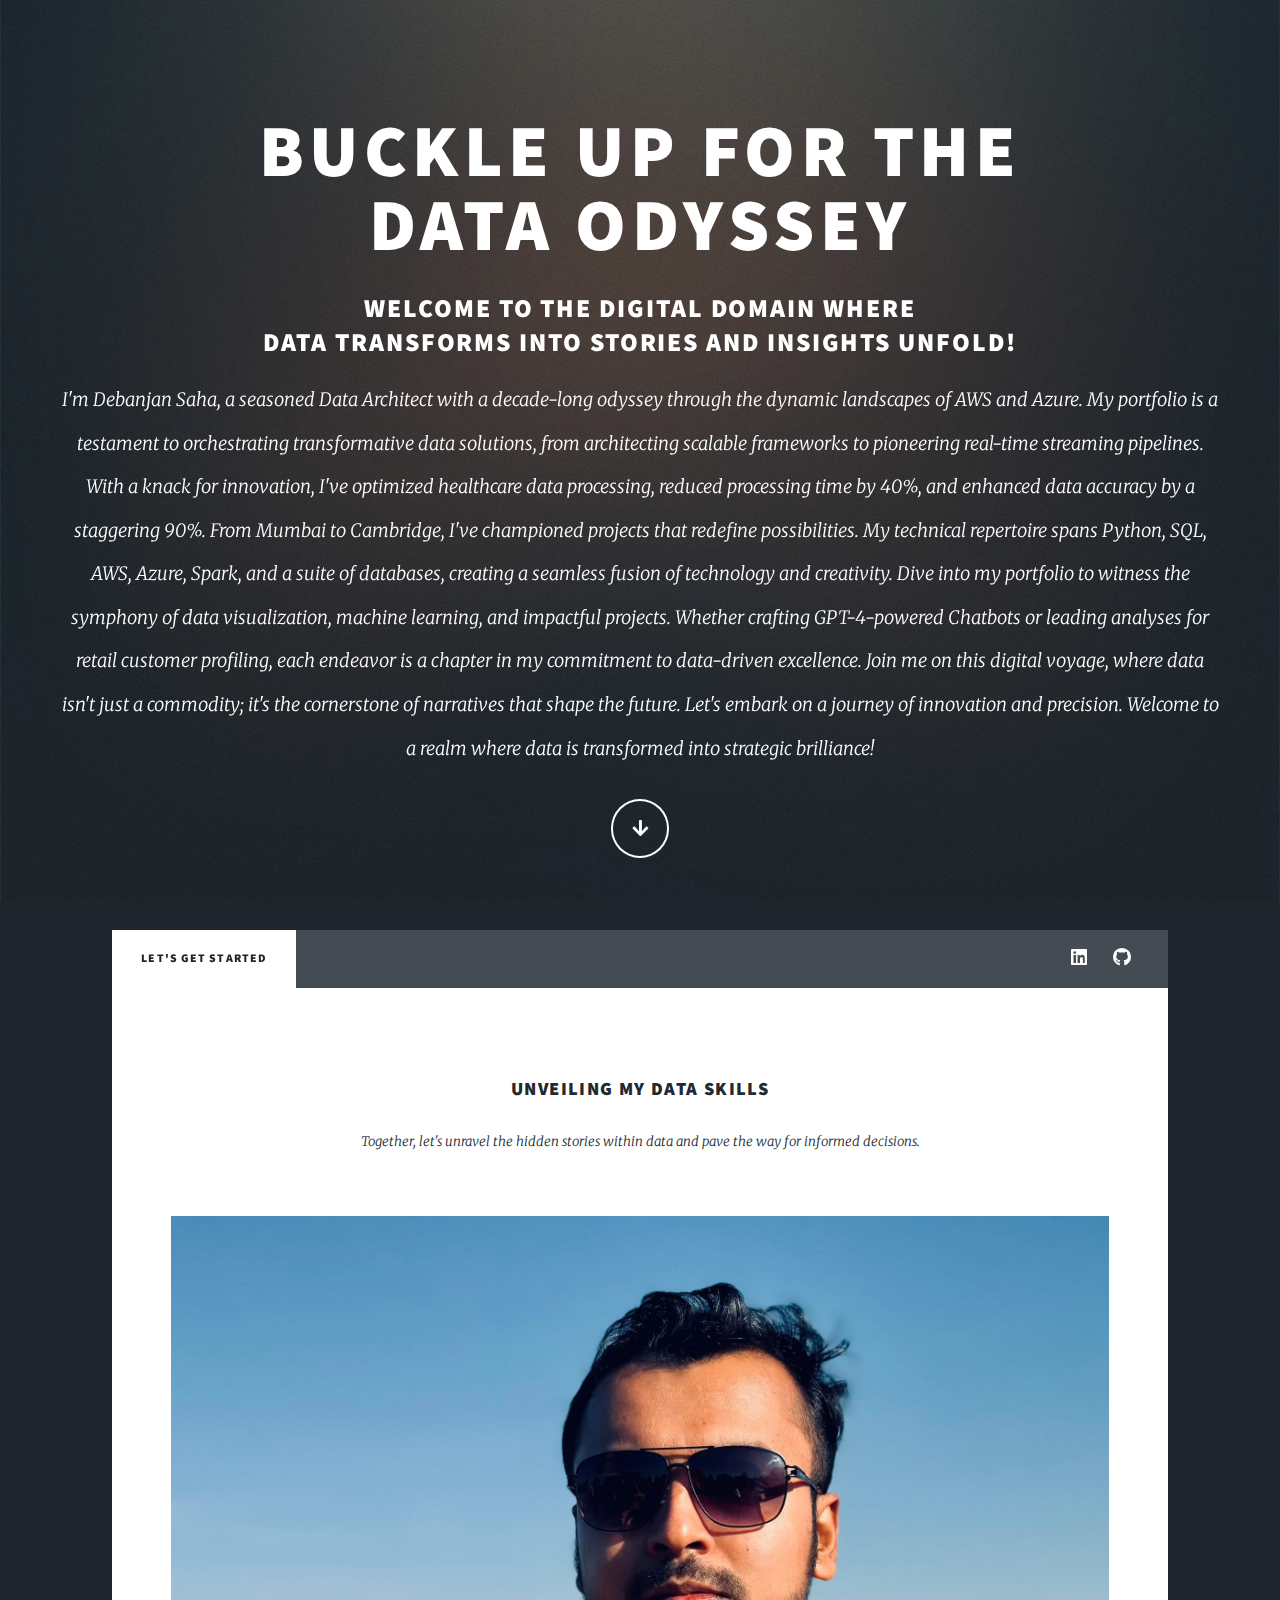
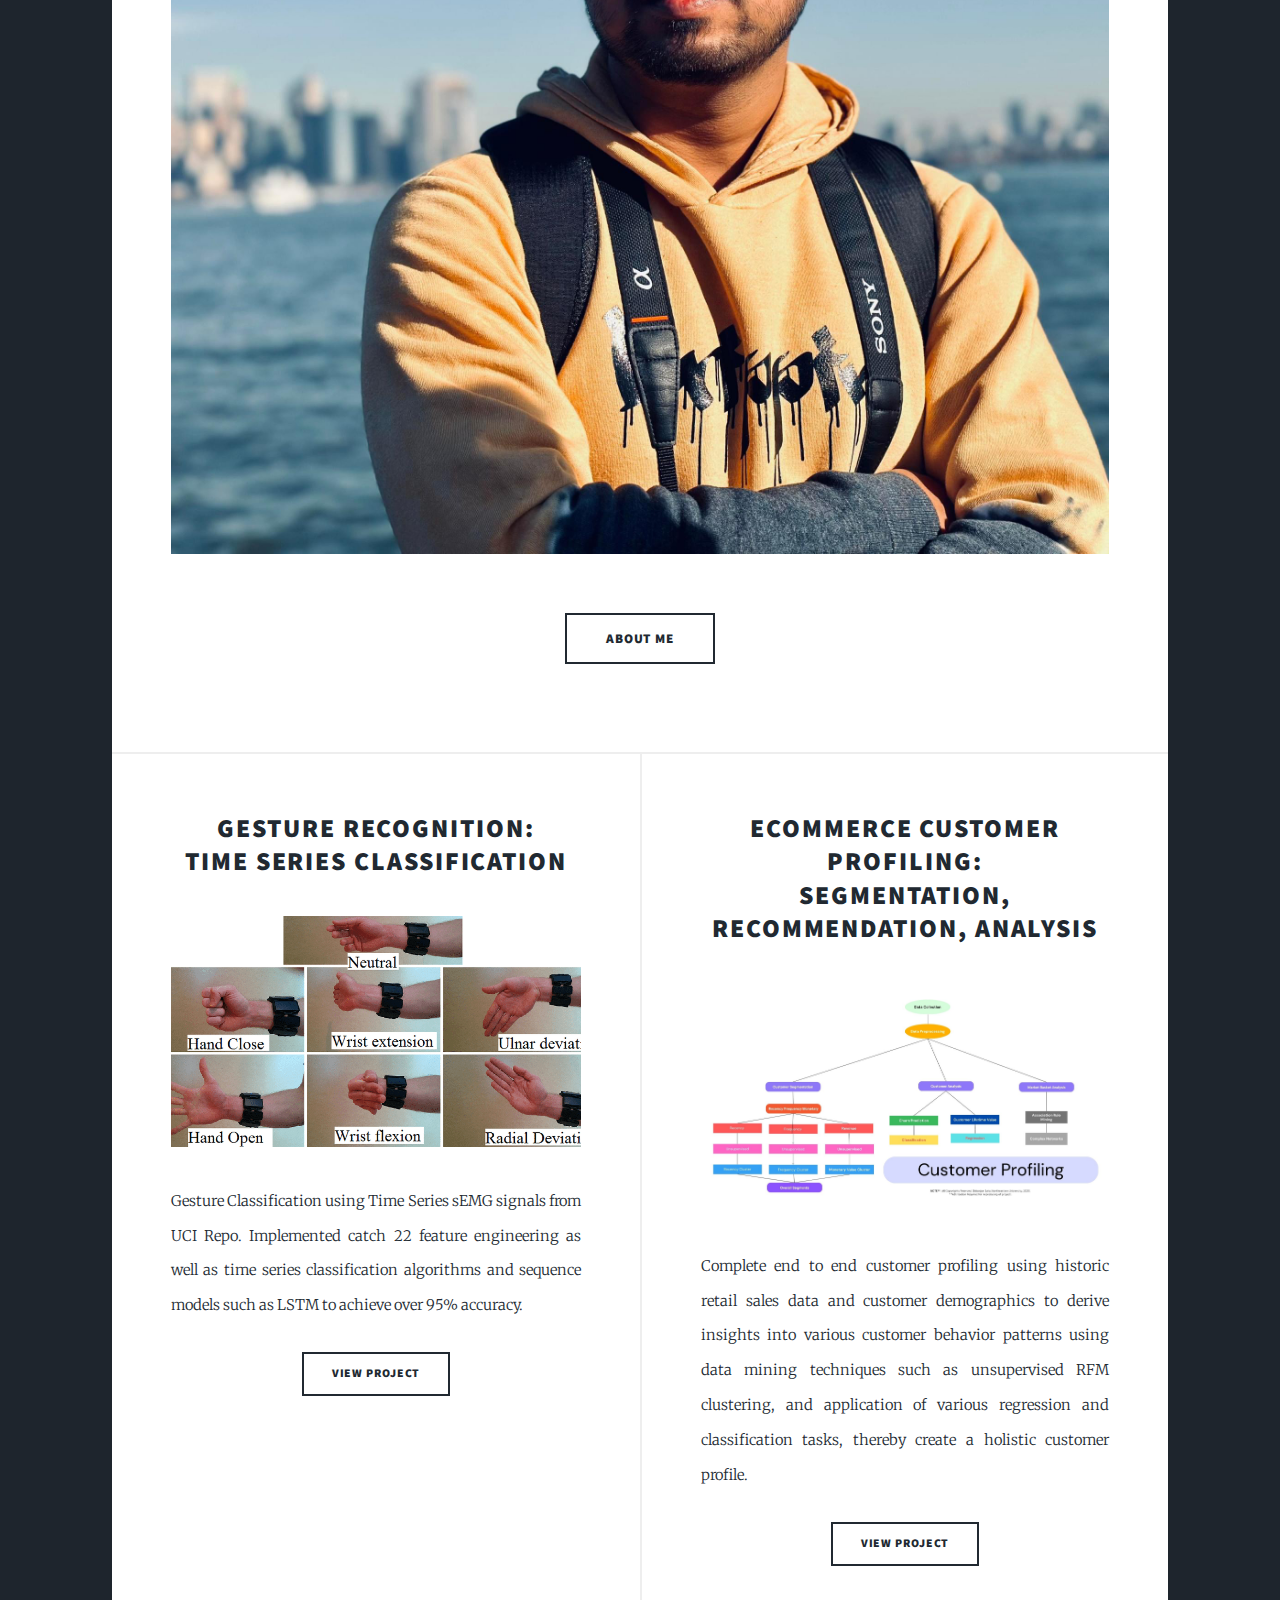
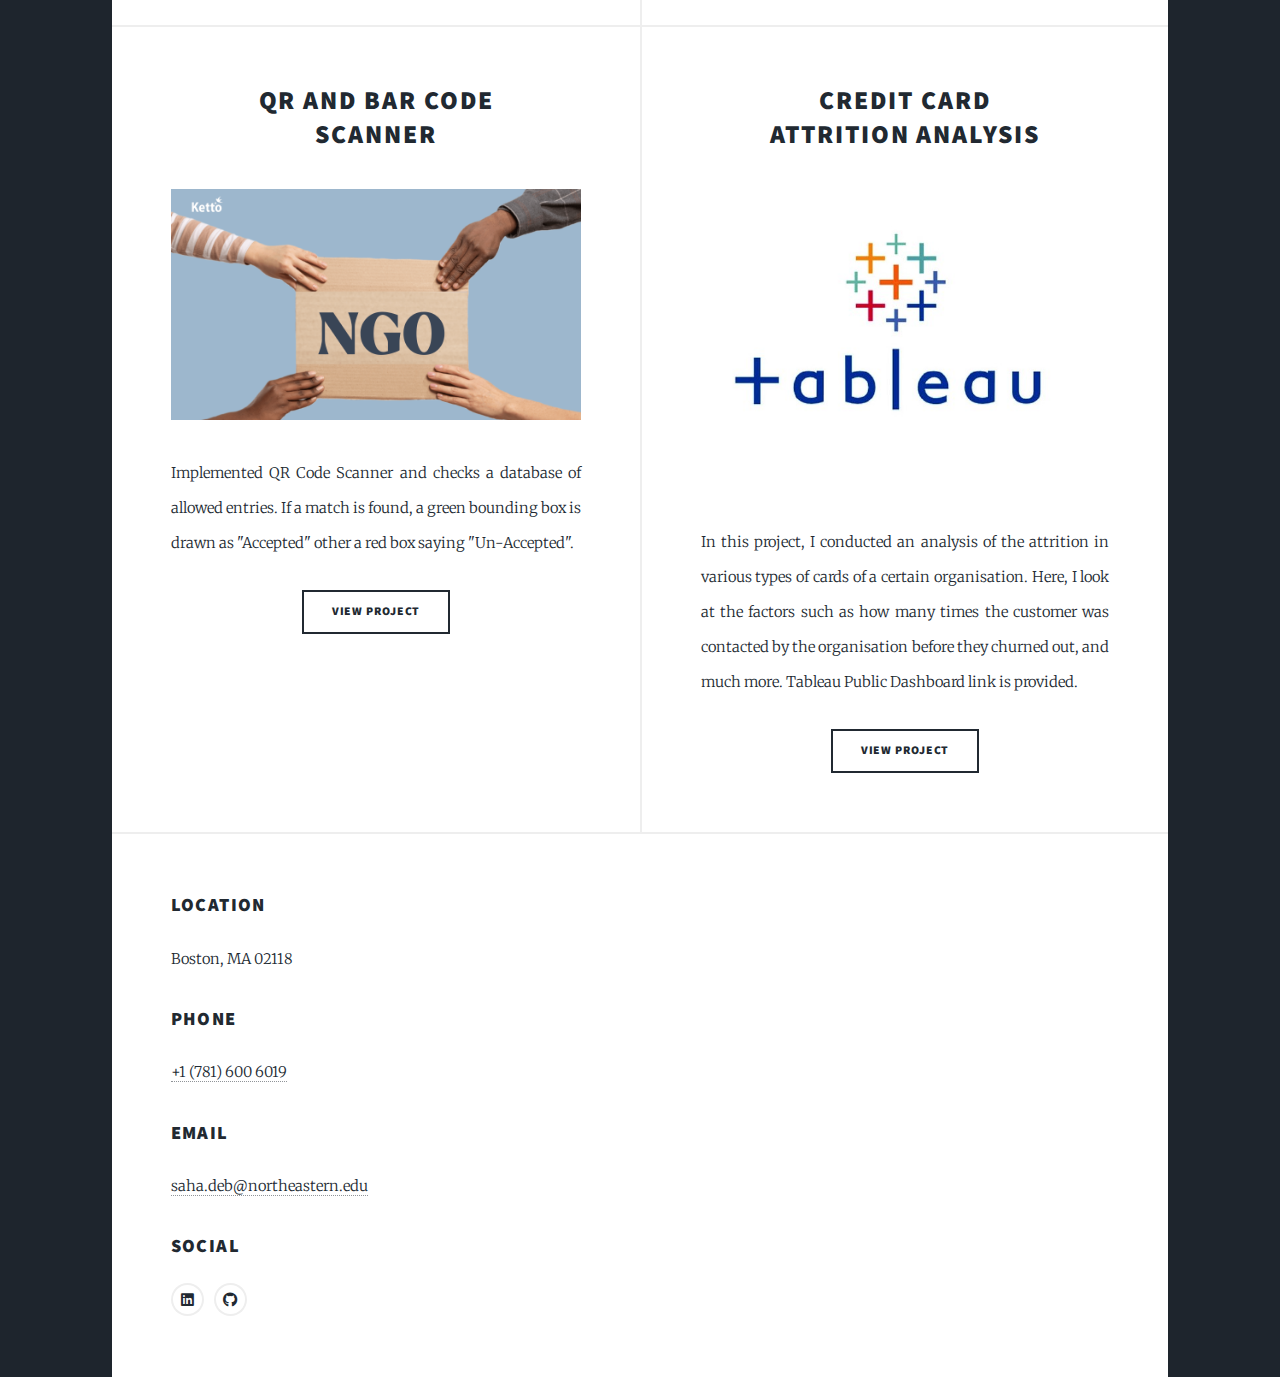
==== commit 6e58fdfa: "update" ====
--- a/index.html
+++ b/index.html
@@ -78,38 +78,35 @@
 								</article>
 								<article>
 									<header>
-										
-										<h2><a href="https://github.com/debanjansaha-git/Citi_bikes_Analysis">Citi Bike:<br />
-										Trip Analysis</a></h2>
+										<h2><a href="https://github.com/debanjansaha-git/CustomerProfiling">Ecommerce Customer Profiling:<br />
+										Segmentation, Recommendation, Analysis</a></h2>
 									</header>
-									<a href="https://github.com/debanjansaha-git/Citi_bikes_Analysis" class="image fit"><img src="images/citibike.png" alt="" /></a>
-									<p>By leveraging Citi Bike's data, We performed data filtering, wrangling, and visualization using R Studio. Through insightful visualizations, We uncovered patterns in trip durations, popular routes, and user behaviours. This project not only highlights my proficiency in R but also demonstrates my ability to extract meaningful insights from real-world datasets.</p>
+									<a href="https://github.com/debanjansaha-git/CustomerProfiling" class="image fit"><img src="images/customer.png" alt="" /></a>
+									<p>Complete end to end customer profiling using historic retail sales data and customer demographics to derive insights into various customer behavior patterns using data mining techniques such as unsupervised RFM clustering, and application of various regression and classification tasks, thereby create a holistic customer profile. </p>
 									<ul class="actions special">
-										<li><a href="https://github.com/debanjansaha-git/Citi_bikes_Analysis" class="button">View Project</a></li>
+										<li><a href="https://github.com/debanjansaha-git/CustomerProfiling" class="button">View Project</a></li>
 									</ul>
 								</article>
 								<article>
 									<header>
-										
-										<h2><a href="https://github.com/debanjansaha-git/dmddproject">NGO Database<br />
-										Management</a></h2>
+										<h2><a href="https://github.com/debanjansaha-git/ML_DL_Modelling/tree/master/CV/QRBarScanner">QR and Bar Code<br />
+										Scanner</a></h2>
 									</header>
-									<a href="https://github.com/debanjansaha-git/dmddproject" class="image fit"><img src="images/nngo.png" alt="" /></a>
-									<p>Developed a comprehensive 'WithYou NGO Database Management System' using SQL, efficiently organizing donor, events, and beneficiary data. In this project, I structured ER Diagram using Lucid Chart and implanted into database. To ensure transparent reporting, I employed Power BI for dynamic visualization dashboards, displaying event expenditures and fostering user engagement.</p>
+									<a href="https://github.com/debanjansaha-git/ML_DL_Modelling/tree/master/CV/QRBarScanner" class="image fit"><img src="images/nngo.png" alt="" /></a>
+									<p>Implemented QR Code Scanner and checks a database of allowed entries. If a match is found, a green bounding box is drawn as "Accepted" other a red box saying "Un-Accepted".</p>
 									<ul class="actions special">
-										<li><a href="https://github.com/debanjansaha-git/dmddproject" class="button">View Project</a></li>
+										<li><a href="https://github.com/debanjansaha-git/ML_DL_Modelling/tree/master/CV/QRBarScanner" class="button">View Project</a></li>
 									</ul>
 								</article>
 								<article>
 									<header>
-										
-										<h2><a href="https://public.tableau.com/app/profile/ketan.narayan.kshirsagar">Tableau Projects<br />
-										</a></h2>
+										<h2><a href="https://public.tableau.com/app/profile/debanjan.saha4024/viz/CreditCardAttrition_16829079396670/Dashboard1">Credit Card<br />
+										Attrition Analysis</a></h2>
 									</header>
-									<a href="https://public.tableau.com/app/profile/ketan.narayan.kshirsagar" class="image fit"><img src="images/ttableau.jpg" alt="" /></a>
-									<p>I have designed and executed diverse Tableau projects showcasing my expertise in data visualization and analysis. I transformed complex datasets into insightful dashboards. My work includes interactive visualizations for sales trends, geographical mapping of customer distribution, and dynamic KPI tracking. Each project highlights my proficiency in translating data-driven insights into actionable business decisions.</p>
+									<a href="https://public.tableau.com/app/profile/debanjan.saha4024/viz/CreditCardAttrition_16829079396670/Dashboard1" class="image fit"><img src="images/ttableau.jpg" alt="" /></a>
+									<p>In this project, I conducted an analysis of the attrition in various types of cards of a certain organisation. Here, I look at the factors such as how many times the customer was contacted by the organisation before they churned out, and much more. Tableau Public Dashboard link is provided.</p>
 									<ul class="actions special">
-										<li><a href="https://public.tableau.com/app/profile/ketan.narayan.kshirsagar" class="button">View Project</a></li>
+										<li><a href="https://public.tableau.com/app/profile/debanjan.saha4024/viz/CreditCardAttrition_16829079396670/Dashboard1" class="button">View Project</a></li>
 									</ul>
 								</article>
 								
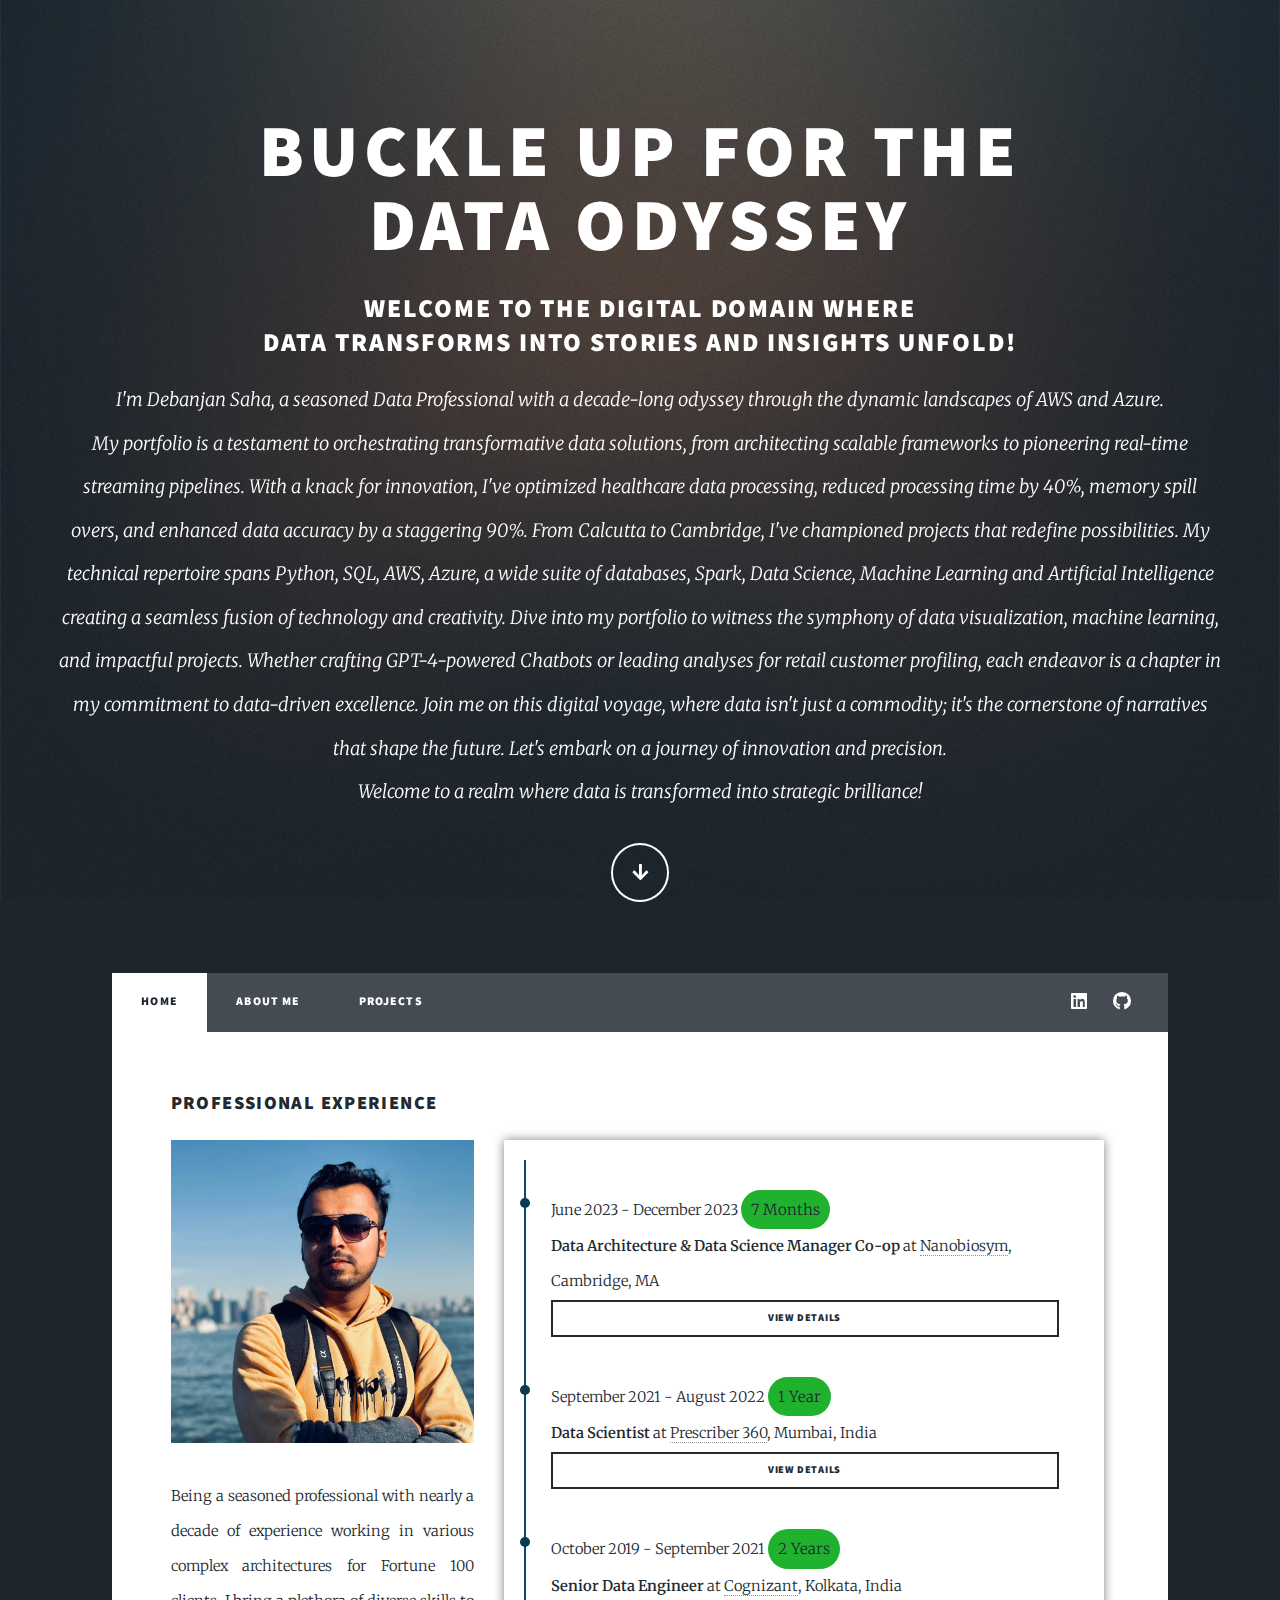
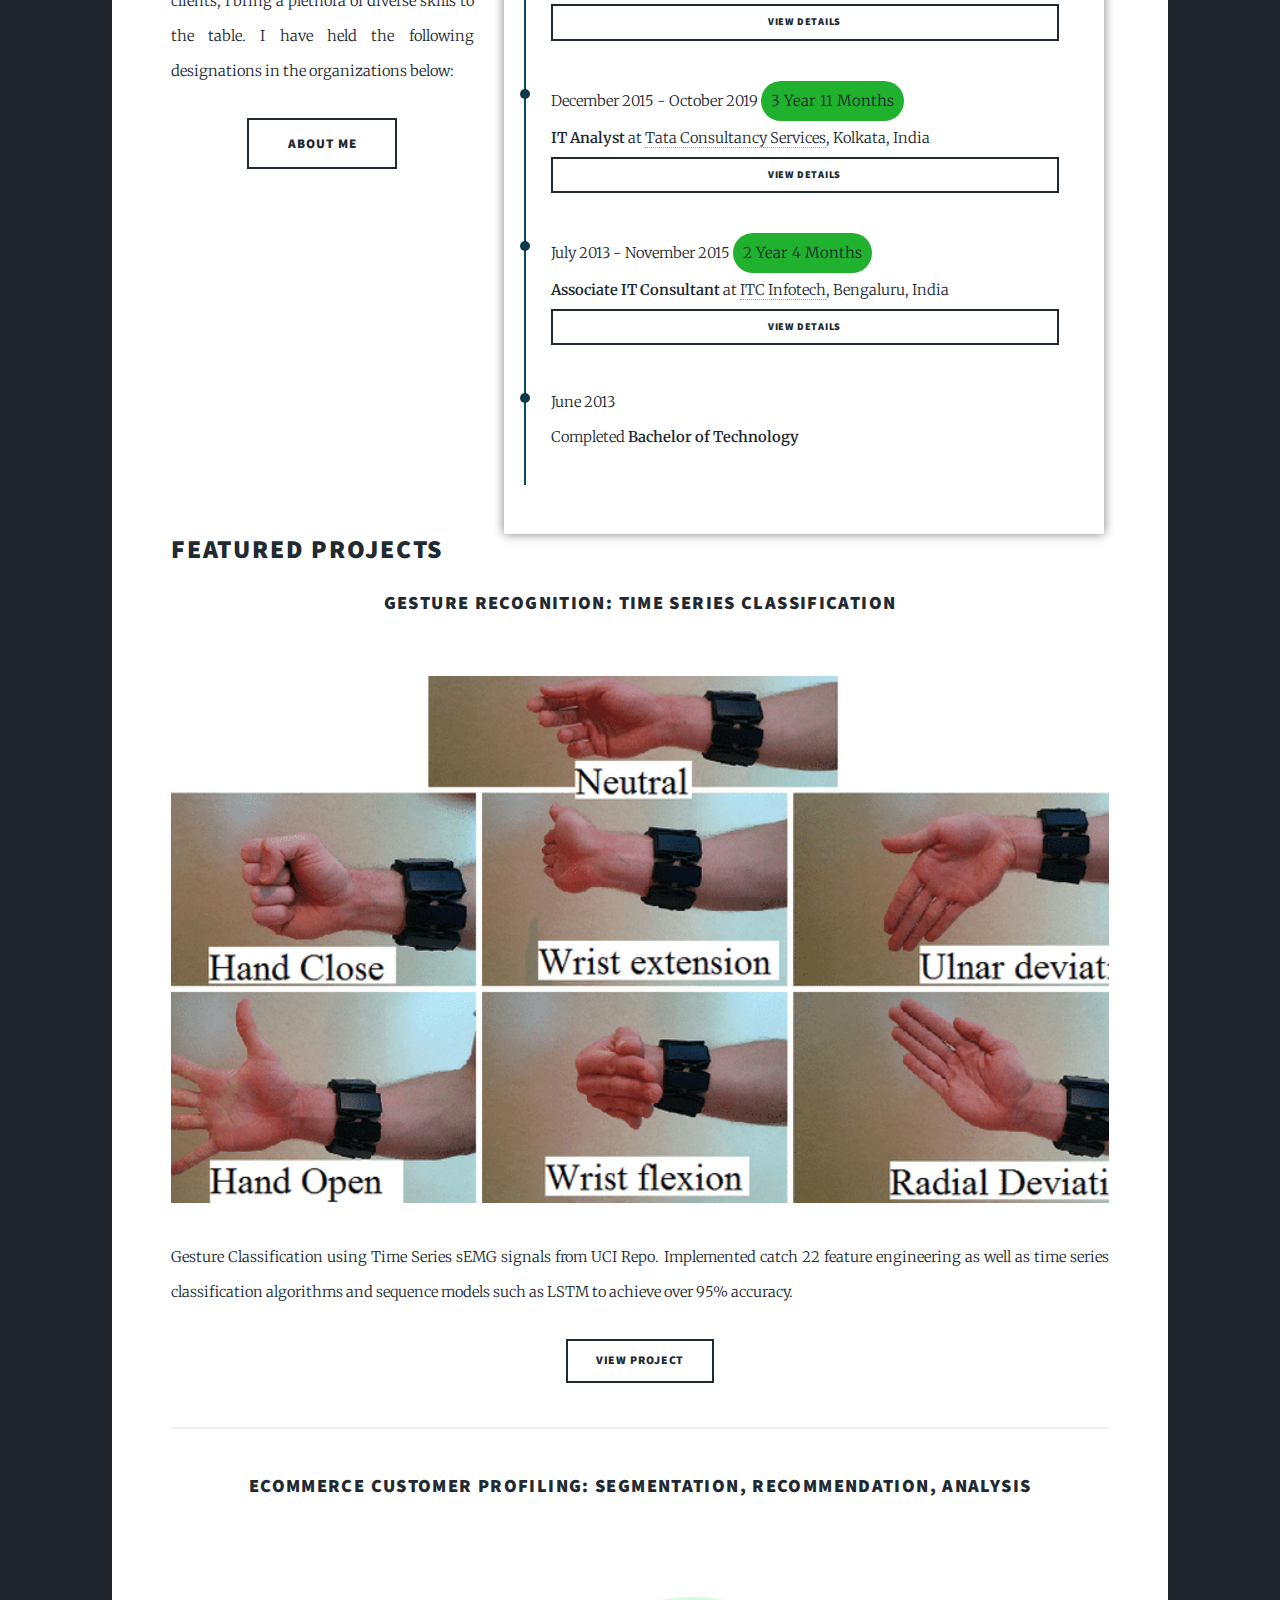
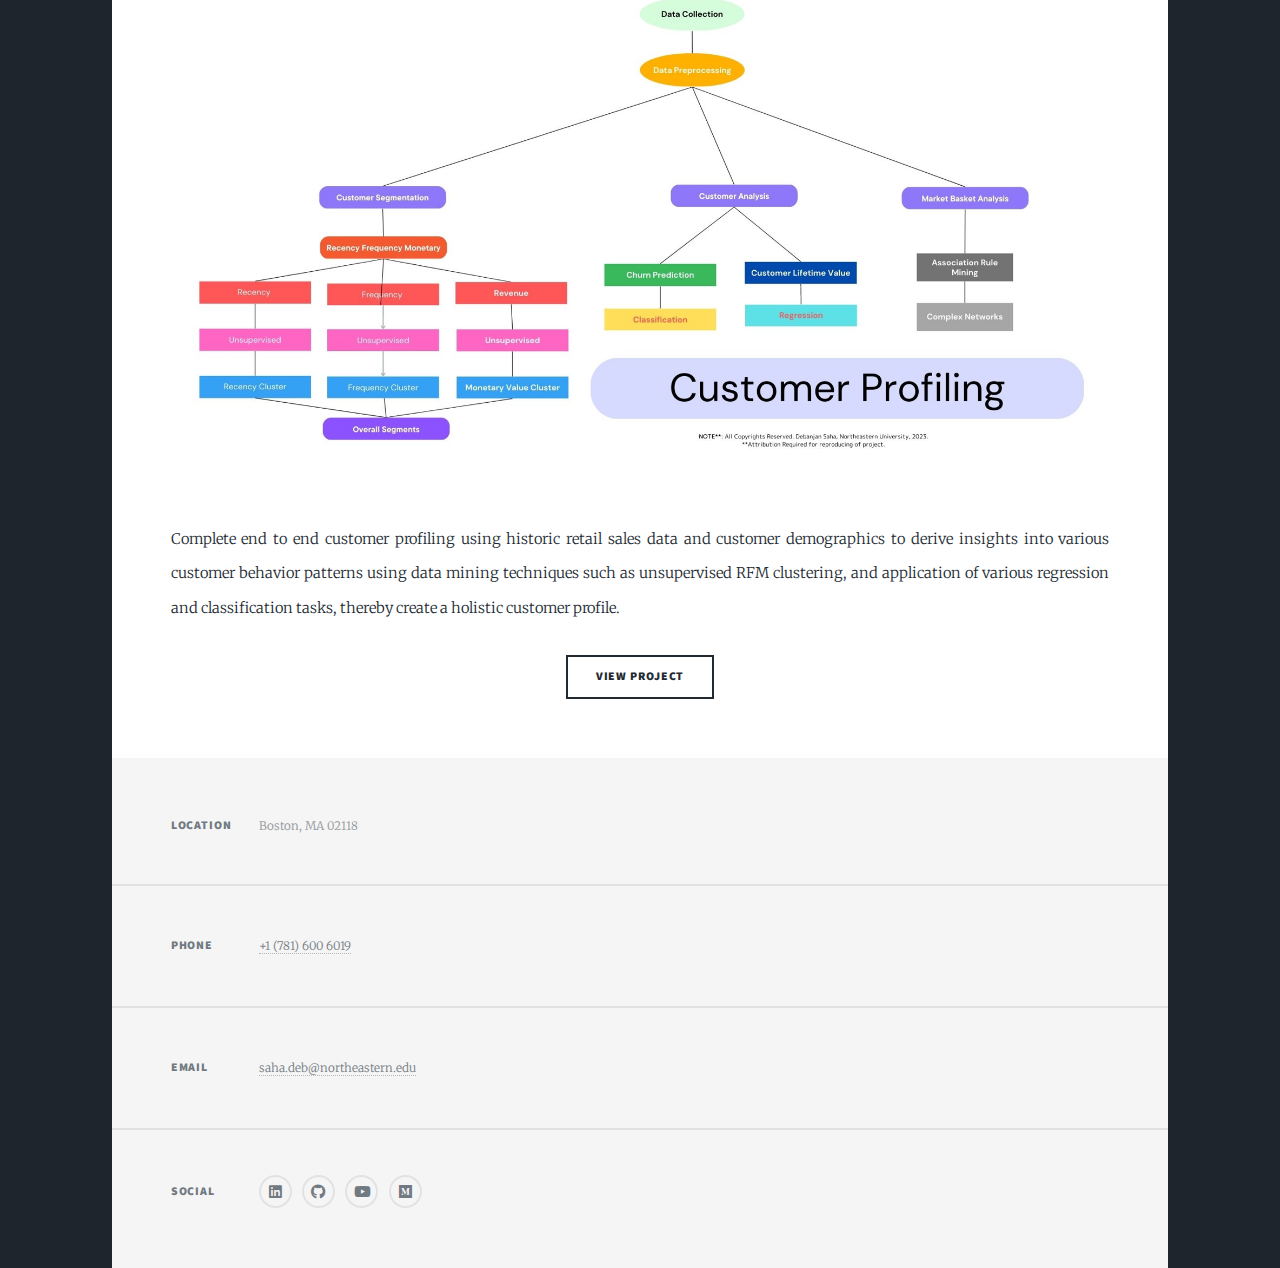
==== commit 48b498bc: "update profile" ====
--- a/index.html
+++ b/index.html
@@ -23,7 +23,7 @@
 						Data Odyssey</h1>
 						<h2>Welcome to the digital domain where <br />
 							data transforms into stories and insights unfold!</h2>
-						<p>I'm Debanjan Saha, a seasoned Data Architect with a decade-long odyssey through the dynamic landscapes of AWS and Azure. My portfolio is a testament to orchestrating transformative data solutions, from architecting scalable frameworks to pioneering real-time streaming pipelines. With a knack for innovation, I've optimized healthcare data processing, reduced processing time by 40%, and enhanced data accuracy by a staggering 90%. From Mumbai to Cambridge, I've championed projects that redefine possibilities. My technical repertoire spans Python, SQL, AWS, Azure, Spark, and a suite of databases, creating a seamless fusion of technology and creativity. Dive into my portfolio to witness the symphony of data visualization, machine learning, and impactful projects. Whether crafting GPT-4-powered Chatbots or leading analyses for retail customer profiling, each endeavor is a chapter in my commitment to data-driven excellence. Join me on this digital voyage, where data isn't just a commodity; it's the cornerstone of narratives that shape the future. Let's embark on a journey of innovation and precision. Welcome to a realm where data is transformed into strategic brilliance!</p>
+						<p>I'm Debanjan Saha, a seasoned Data Professional with a decade-long odyssey through the dynamic landscapes of AWS and Azure. <br /> My portfolio is a testament to orchestrating transformative data solutions, from architecting scalable frameworks to pioneering real-time streaming pipelines. With a knack for innovation, I've optimized healthcare data processing, reduced processing time by 40%, memory spill overs, and enhanced data accuracy by a staggering 90%. From Calcutta to Cambridge, I've championed projects that redefine possibilities. My technical repertoire spans Python, SQL, AWS, Azure, a wide suite of databases, Spark, Data Science, Machine Learning and Artificial Intelligence creating a seamless fusion of technology and creativity. Dive into my portfolio to witness the symphony of data visualization, machine learning, and impactful projects. Whether crafting GPT-4-powered Chatbots or leading analyses for retail customer profiling, each endeavor is a chapter in my commitment to data-driven excellence. Join me on this digital voyage, where data isn't just a commodity; it's the cornerstone of narratives that shape the future. Let's embark on a journey of innovation and precision. <br /> Welcome to a realm where data is transformed into strategic brilliance!</p>
 						<ul class="actions">
 							<li><a href="#header" class="button icon solid solo fa-arrow-down scrolly">Continue</a></li>
 						</ul>
@@ -31,14 +31,15 @@
 
 				<!-- Header -->
 					<header id="header">
-						<a class="logo">Insightfolio</a>
+						<a class="logo">Portfolio</a>
 					</header>
 
 				<!-- Nav -->
 					<nav id="nav">
 						<ul class="links">
-							<li class="active"><a>Let's get started</a></li>
-							
+							<li class="active"><a href="index.html">Home</a></li>
+							<li><a href="aboutme.html">About Me</a></li>
+							<li><a href="projects.html">Projects</a></li>
 						</ul>
 						<ul class="icons">
 							<li><a href="https://www.linkedin.com/in/debanjanaiml/" class="icon brands alt fa-linkedin"><span class="label">LinkedIn</span></a></li>
@@ -48,27 +49,74 @@
 
 				<!-- Main -->
 					<div id="main">
-
-						<!-- Featured Post -->
-							<article class="post featured">
-								<header class="major">
-									
-									<h3><a>Unveiling my Data Skills<br />
-									</a></h3>
-									<p>Together, let's unravel the hidden stories within data and pave the way for informed decisions.</p>
-								</header>
-								<a href="aboutme.html" class="image main"><img src="images/IMG_4712.JPG" alt="" /></a>
+						<div class="featured-post">
+							<h3>Professional Experience</h3>
+							<div class="split-container">
+								<div class="left-section">
+									<div class="image fit">
+										<img src="images/IMG_4712.JPG" alt="" />
+									</div>
+									<p>Being a seasoned professional with nearly a decade of experience working in various complex architectures for Fortune 100 clients, I bring a plethora of diverse skills to the table. I have held the following designations in the organizations below: </p>
 								<ul class="actions special">
 									<li><a href="aboutme.html" class="button large">About me</a></li>
 								</ul>
-							</article>
-
+							</div>
+							<div class="right-section">
+									<div class="timeline">
+										<ul>
+											<li> 
+												June 2023 - December 2023 <span>7 Months</span>
+											  <div class="content">
+												<b>Data Architecture & Data Science Manager Co-op</b> at <a href="https://www.linkedin.com/company/nanobiosym/">Nanobiosym</a>, Cambridge, MA
+												<a href="#" class="button small fit">View Details</a>
+											  </div>
+											</li>
+											<li>
+												September 2021 - August 2022 <span>1 Year</span>
+											  <div class="content">
+												<b>Data Scientist</b> at <a href="https://www.linkedin.com/company/p360/">Prescriber 360</a>, Mumbai, India
+												<a href="#" class="button small fit">View Details</a>
+											  </div>
+											</li>
+											<li>
+												October 2019 - September 2021 <span>2 Years</span>
+												<div class="content">
+													<b>Senior Data Engineer</b> at <a href="https://www.linkedin.com/company/cognizant">Cognizant</a>, Kolkata, India
+													<a href="#" class="button small fit">View Details</a>
+												</div>
+											  </li>
+											  <li>
+												December 2015 - October 2019 <span>3 Year 11 Months</span>
+												<div class="content">
+													<b>IT Analyst</b> at <a href="https://www.linkedin.com/company/tata-consultancy-services/"">Tata Consultancy Services</a>, Kolkata, India
+													<a href="#" class="button small fit">View Details</a>
+												</div>
+											  </li>
+											  <li>
+												July 2013 - November 2015 <span>2 Year 4 Months</span>
+												<div class="content">
+													<b>Associate IT Consultant</b> at <a href="https://www.linkedin.com/company/itc-infotech/">ITC Infotech</a>, Bengaluru, India
+													<a href="#" class="button small fit">View Details</a>
+												</div>
+											  </li>
+											  <li>
+												June 2013
+												<div class="content">
+													Completed <b>Bachelor of Technology</b>
+												</div>
+											  </li>
+											</ul>	
+									</div>
+								</div>
+							</div>
+						
 						<!-- Posts -->
-							<section class="posts">
+						
+						<h2><a>Featured Projects</a></h2>
+							<section class="post featured">
 								<article>
-									<header>
-										<h2><a href="https://github.com/debanjansaha-git/gesture-classification">Gesture Recognition:<br />
-										Time Series Classification</a></h2>
+									<header class="major">
+										<h3><a href="https://github.com/debanjansaha-git/gesture-classification">Gesture Recognition: Time Series Classification</a></h3>
 									</header>
 									<a href="https://github.com/debanjansaha-git/gesture-classification" class="image fit"><img src="images/Gestures.png" alt="" /></a>
 									<p>Gesture Classification using Time Series sEMG signals from UCI Repo. Implemented catch 22 feature engineering as well as time series classification algorithms and sequence models such as LSTM to achieve over 95% accuracy.</p>
@@ -76,10 +124,12 @@
 										<li><a href="https://github.com/debanjansaha-git/gesture-classification" class="button">View Project</a></li>
 									</ul>
 								</article>
+
+							<hr />
+
 								<article>
-									<header>
-										<h2><a href="https://github.com/debanjansaha-git/CustomerProfiling">Ecommerce Customer Profiling:<br />
-										Segmentation, Recommendation, Analysis</a></h2>
+									<header class="major">
+										<h3><a href="https://github.com/debanjansaha-git/CustomerProfiling">Ecommerce Customer Profiling: Segmentation, Recommendation, Analysis</a></h3>
 									</header>
 									<a href="https://github.com/debanjansaha-git/CustomerProfiling" class="image fit"><img src="images/customer.png" alt="" /></a>
 									<p>Complete end to end customer profiling using historic retail sales data and customer demographics to derive insights into various customer behavior patterns using data mining techniques such as unsupervised RFM clustering, and application of various regression and classification tasks, thereby create a holistic customer profile. </p>
@@ -87,34 +137,12 @@
 										<li><a href="https://github.com/debanjansaha-git/CustomerProfiling" class="button">View Project</a></li>
 									</ul>
 								</article>
-								<article>
-									<header>
-										<h2><a href="https://github.com/debanjansaha-git/ML_DL_Modelling/tree/master/CV/QRBarScanner">QR and Bar Code<br />
-										Scanner</a></h2>
-									</header>
-									<a href="https://github.com/debanjansaha-git/ML_DL_Modelling/tree/master/CV/QRBarScanner" class="image fit"><img src="images/nngo.png" alt="" /></a>
-									<p>Implemented QR Code Scanner and checks a database of allowed entries. If a match is found, a green bounding box is drawn as "Accepted" other a red box saying "Un-Accepted".</p>
-									<ul class="actions special">
-										<li><a href="https://github.com/debanjansaha-git/ML_DL_Modelling/tree/master/CV/QRBarScanner" class="button">View Project</a></li>
-									</ul>
-								</article>
-								<article>
-									<header>
-										<h2><a href="https://public.tableau.com/app/profile/debanjan.saha4024/viz/CreditCardAttrition_16829079396670/Dashboard1">Credit Card<br />
-										Attrition Analysis</a></h2>
-									</header>
-									<a href="https://public.tableau.com/app/profile/debanjan.saha4024/viz/CreditCardAttrition_16829079396670/Dashboard1" class="image fit"><img src="images/ttableau.jpg" alt="" /></a>
-									<p>In this project, I conducted an analysis of the attrition in various types of cards of a certain organisation. Here, I look at the factors such as how many times the customer was contacted by the organisation before they churned out, and much more. Tableau Public Dashboard link is provided.</p>
-									<ul class="actions special">
-										<li><a href="https://public.tableau.com/app/profile/debanjan.saha4024/viz/CreditCardAttrition_16829079396670/Dashboard1" class="button">View Project</a></li>
-									</ul>
-								</article>
 								
 							</section>
-
-
+						</div>	
+					</div>
 				<!-- Footer -->
-					
+					<footer id="footer">
 						<section class="split contact">
 							<section class="alt">
 								<h3>Location</h3>
@@ -131,9 +159,11 @@
 							<section>
 								<h3>Social</h3>
 								<ul class="icons alt">
-									
 									<li><a href="https://www.linkedin.com/in/debanjanaiml/" class="icon brands alt fa-linkedin"><span class="label">LinkedIn</span></a></li>
 									<li><a href="https://github.com/debanjansaha-git" class="icon brands alt fa-github"><span class="label">GitHub</span></a></li>
+									<li><a href="http://www.youtube.com/@user-wf8dm8wu9b" class="icon brands alt fa-youtube"><span class="label">YouTube</span></a></li>
+									<li><a href="https://medium.com/@dsdojo" class="icon brands alt fa-medium"><span class="label">Medium</span></a></li>
+									<li><a href="https://wa.me/17816006019" class="icon brands alt fa-ehatsapp"><span class="label">Medium</span></a></li>
 								</ul>
 							</section>
 						</section>
--- a/assets/css/main.css
+++ b/assets/css/main.css
@@ -1,10 +1,10 @@
 @import url(fontawesome-all.min.css);
 @import url("https://fonts.googleapis.com/css?family=Merriweather:300,700,300italic,700italic|Source+Sans+Pro:900");
 
-/*
-	Massively by HTML5 UP
-	html5up.net | @ajlkn
-	Free for personal and commercial use under the CCA 3.0 license (html5up.net/license)
+/*
+	Massively by HTML5 UP
+	html5up.net | @ajlkn
+	Free for personal and commercial use under the CCA 3.0 license (html5up.net/license)
 */
 
 html, body, div, span, applet, object,
@@ -321,7 +321,72 @@
 	hr {
 		border-bottom-color: #eeeeee;
 	}
-
+	.timeline{
+		width:600px;
+		padding:20px 20px;
+		box-shadow:0px 0px 10px rgba(0,0,0,.5);
+	  }
+	.timeline ul{
+		list-style-type:none;
+		border-left:2px solid #094a68;
+		padding:10px 5px;
+	}
+	.timeline ul li{
+		padding:20px 20px;
+		position:relative;
+		cursor:pointer;
+		transition:.5s;
+	}
+	.timeline ul li span{
+		display:inline-block;
+		background-color:#20b12f;
+		border-radius:25px;
+		padding:2px 10px;
+		font-size:15px;
+		text-align:center;
+	}
+	.timeline ul li .content h3{
+		color:#34ace0;
+		font-size:17px;
+		padding-top:5px;
+	}
+	.timeline ul li .content p{
+		padding:5px 0px 15px 0px;
+		font-size:15px;
+	}
+	.timeline ul li:before{
+		position:absolute;
+		content:'';
+		width:10px;
+		height:10px;
+		background-color:#0c3b4f;
+		border-radius:50%;
+		left:-11px;
+		top:28px;
+		transition:.5s;
+	}
+	.timeline ul li:hover{
+		background-color:#64c4f0;
+	}
+	.timeline ul li:hover:before{
+		background-color:#0F0;
+		box-shadow:0px 0px 2px 2px #0F0;
+	}
+
+	.split-container {
+		display: flex;
+	}
+	
+	.left-section {
+		flex: 1;
+		padding-right: 30px; /* Adjust spacing as needed */
+	}
+	
+	.right-section {
+		flex: 2;
+	}
+	
+	
 /* Row */
 
 	.row {
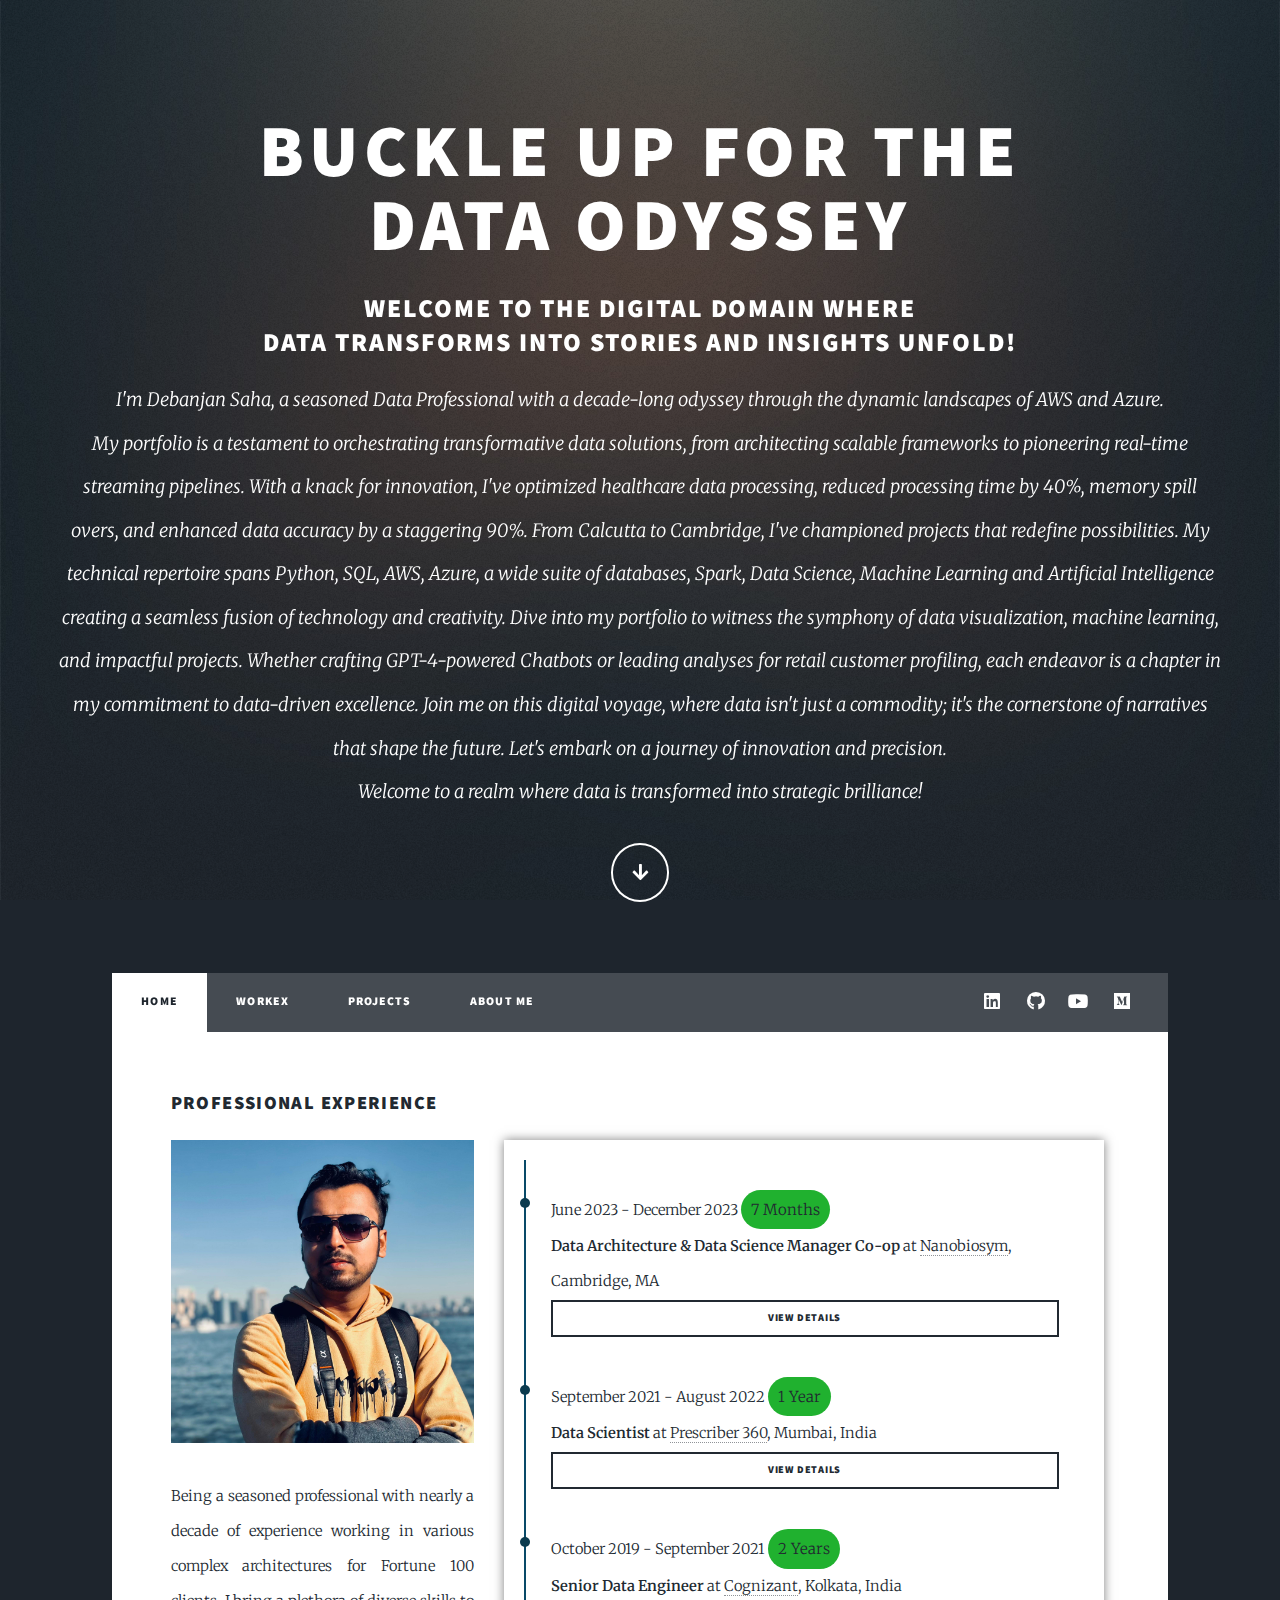
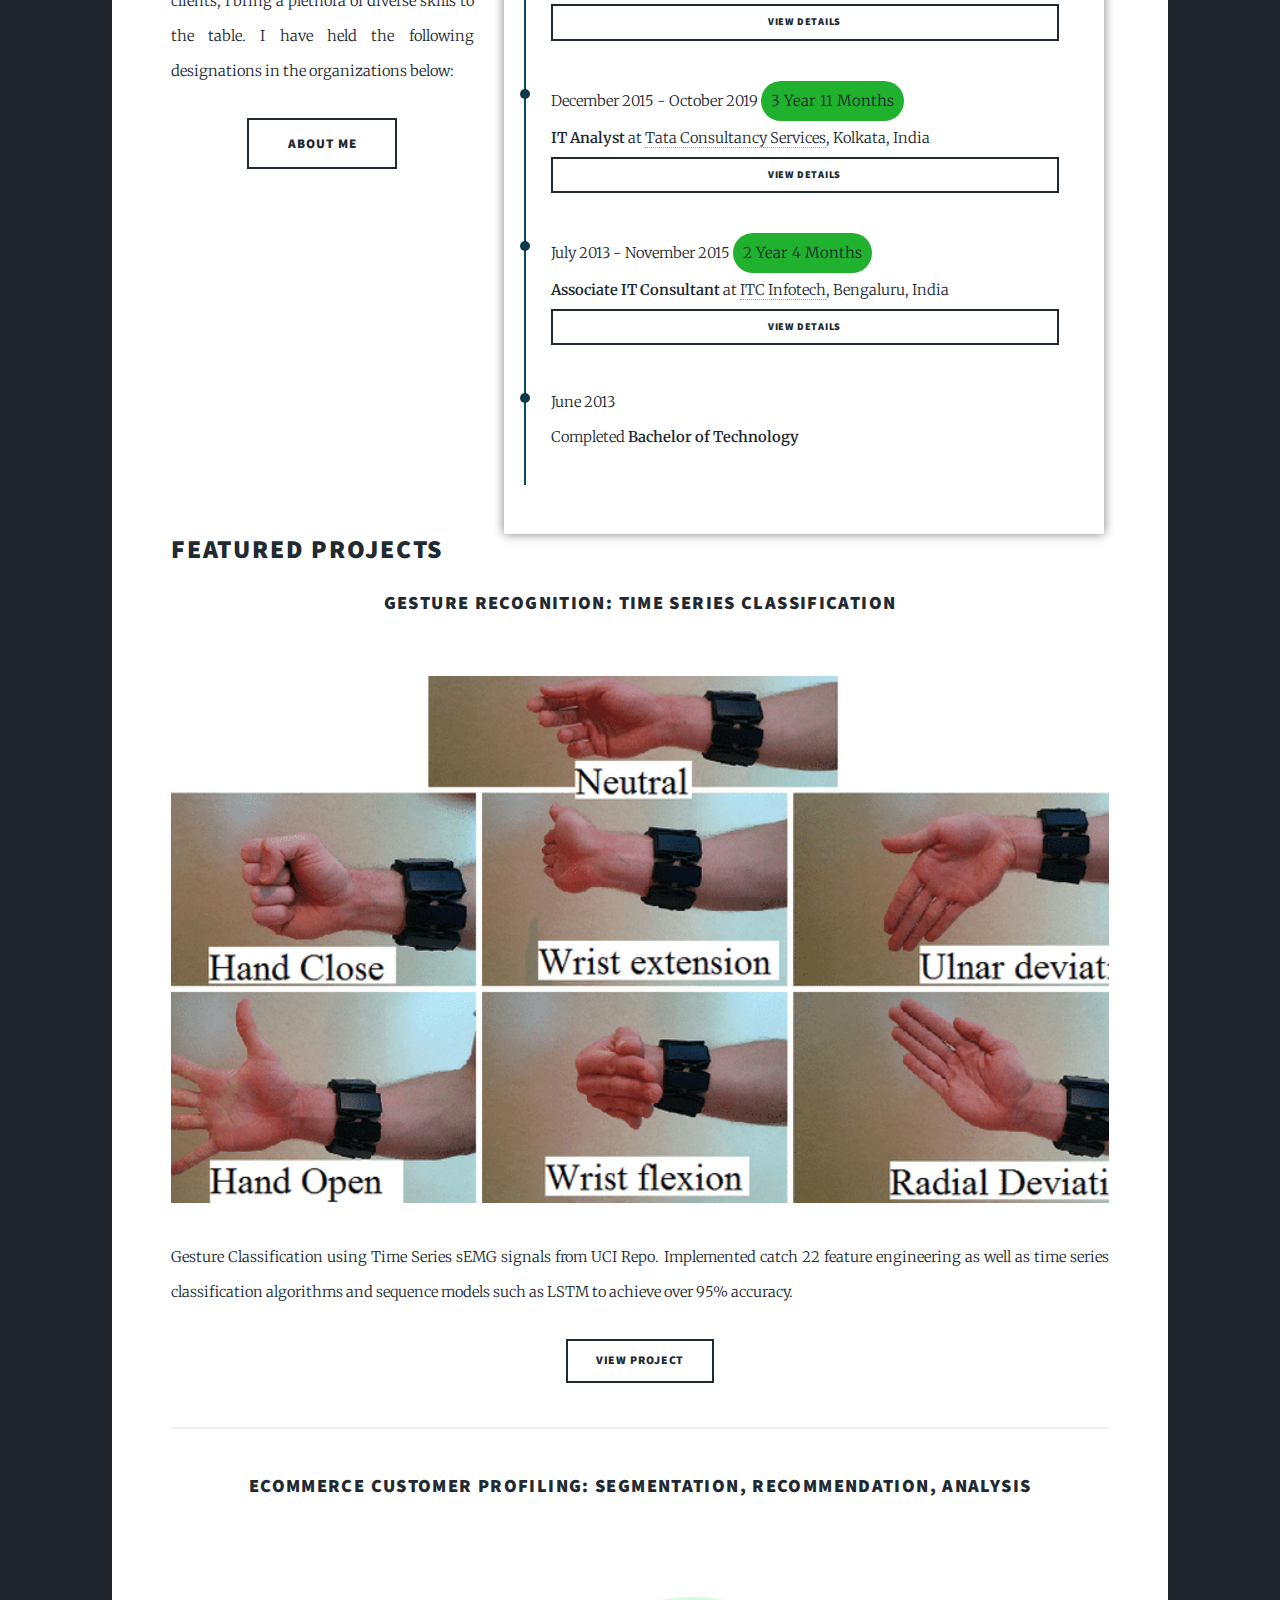
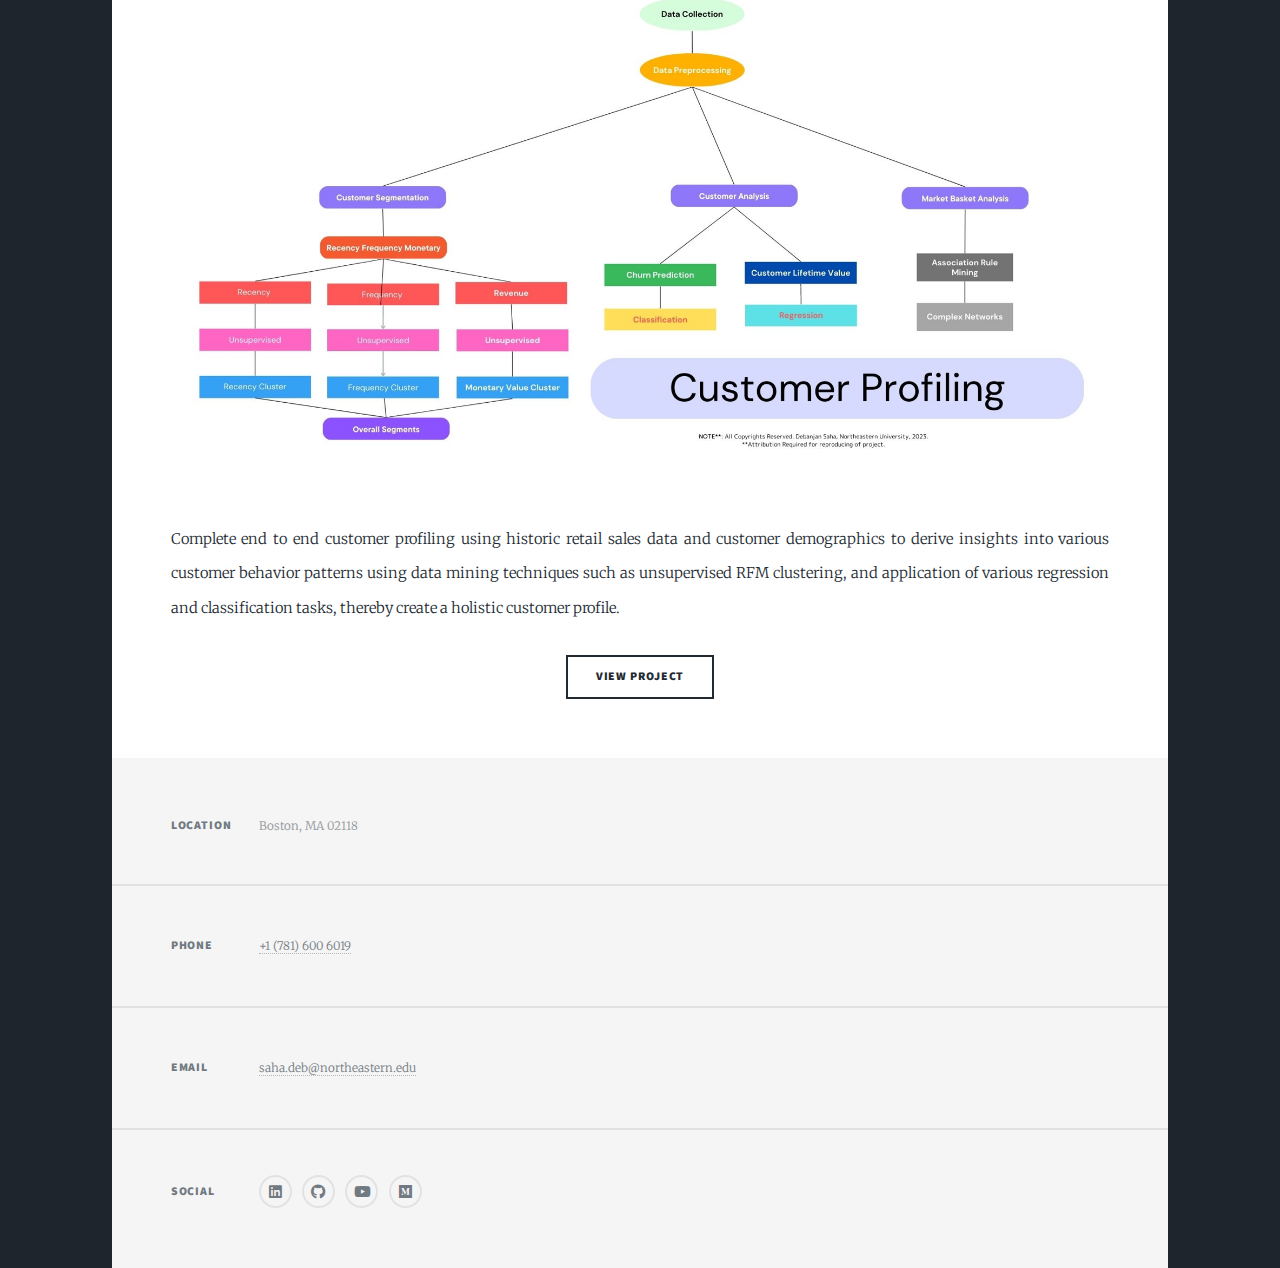
==== commit 0db2ea7b: "changes" ====
--- a/index.html
+++ b/index.html
@@ -38,12 +38,15 @@
 					<nav id="nav">
 						<ul class="links">
 							<li class="active"><a href="index.html">Home</a></li>
+							<li><a href="workex.html">WorkEx</a></li>
+							<li><a href="projects.html">Projects</a></li>
 							<li><a href="aboutme.html">About Me</a></li>
-							<li><a href="projects.html">Projects</a></li>
 						</ul>
 						<ul class="icons">
 							<li><a href="https://www.linkedin.com/in/debanjanaiml/" class="icon brands alt fa-linkedin"><span class="label">LinkedIn</span></a></li>
 							<li><a href="https://github.com/debanjansaha-git" class="icon brands alt fa-github"><span class="label">GitHub</span></a></li>
+							<li><a href="http://www.youtube.com/@user-wf8dm8wu9b" class="icon brands alt fa-youtube"><span class="label">YouTube</span></a></li>
+							<li><a href="https://medium.com/@dsdojo" class="icon brands alt fa-medium"><span class="label">Medium</span></a></li>
 						</ul>
 					</nav>
 
@@ -68,35 +71,35 @@
 												June 2023 - December 2023 <span>7 Months</span>
 											  <div class="content">
 												<b>Data Architecture & Data Science Manager Co-op</b> at <a href="https://www.linkedin.com/company/nanobiosym/">Nanobiosym</a>, Cambridge, MA
-												<a href="#" class="button small fit">View Details</a>
+												<a href="workex.html#nbs" class="button small fit">View Details</a>
 											  </div>
 											</li>
 											<li>
 												September 2021 - August 2022 <span>1 Year</span>
 											  <div class="content">
 												<b>Data Scientist</b> at <a href="https://www.linkedin.com/company/p360/">Prescriber 360</a>, Mumbai, India
-												<a href="#" class="button small fit">View Details</a>
+												<a href="workex.html#p360" class="button small fit">View Details</a>
 											  </div>
 											</li>
 											<li>
 												October 2019 - September 2021 <span>2 Years</span>
 												<div class="content">
 													<b>Senior Data Engineer</b> at <a href="https://www.linkedin.com/company/cognizant">Cognizant</a>, Kolkata, India
-													<a href="#" class="button small fit">View Details</a>
+													<a href="workex.html#cts" class="button small fit">View Details</a>
 												</div>
 											  </li>
 											  <li>
 												December 2015 - October 2019 <span>3 Year 11 Months</span>
 												<div class="content">
 													<b>IT Analyst</b> at <a href="https://www.linkedin.com/company/tata-consultancy-services/"">Tata Consultancy Services</a>, Kolkata, India
-													<a href="#" class="button small fit">View Details</a>
+													<a href="workex.html#tcs" class="button small fit">View Details</a>
 												</div>
 											  </li>
 											  <li>
 												July 2013 - November 2015 <span>2 Year 4 Months</span>
 												<div class="content">
 													<b>Associate IT Consultant</b> at <a href="https://www.linkedin.com/company/itc-infotech/">ITC Infotech</a>, Bengaluru, India
-													<a href="#" class="button small fit">View Details</a>
+													<a href="workex.html#itc" class="button small fit">View Details</a>
 												</div>
 											  </li>
 											  <li>
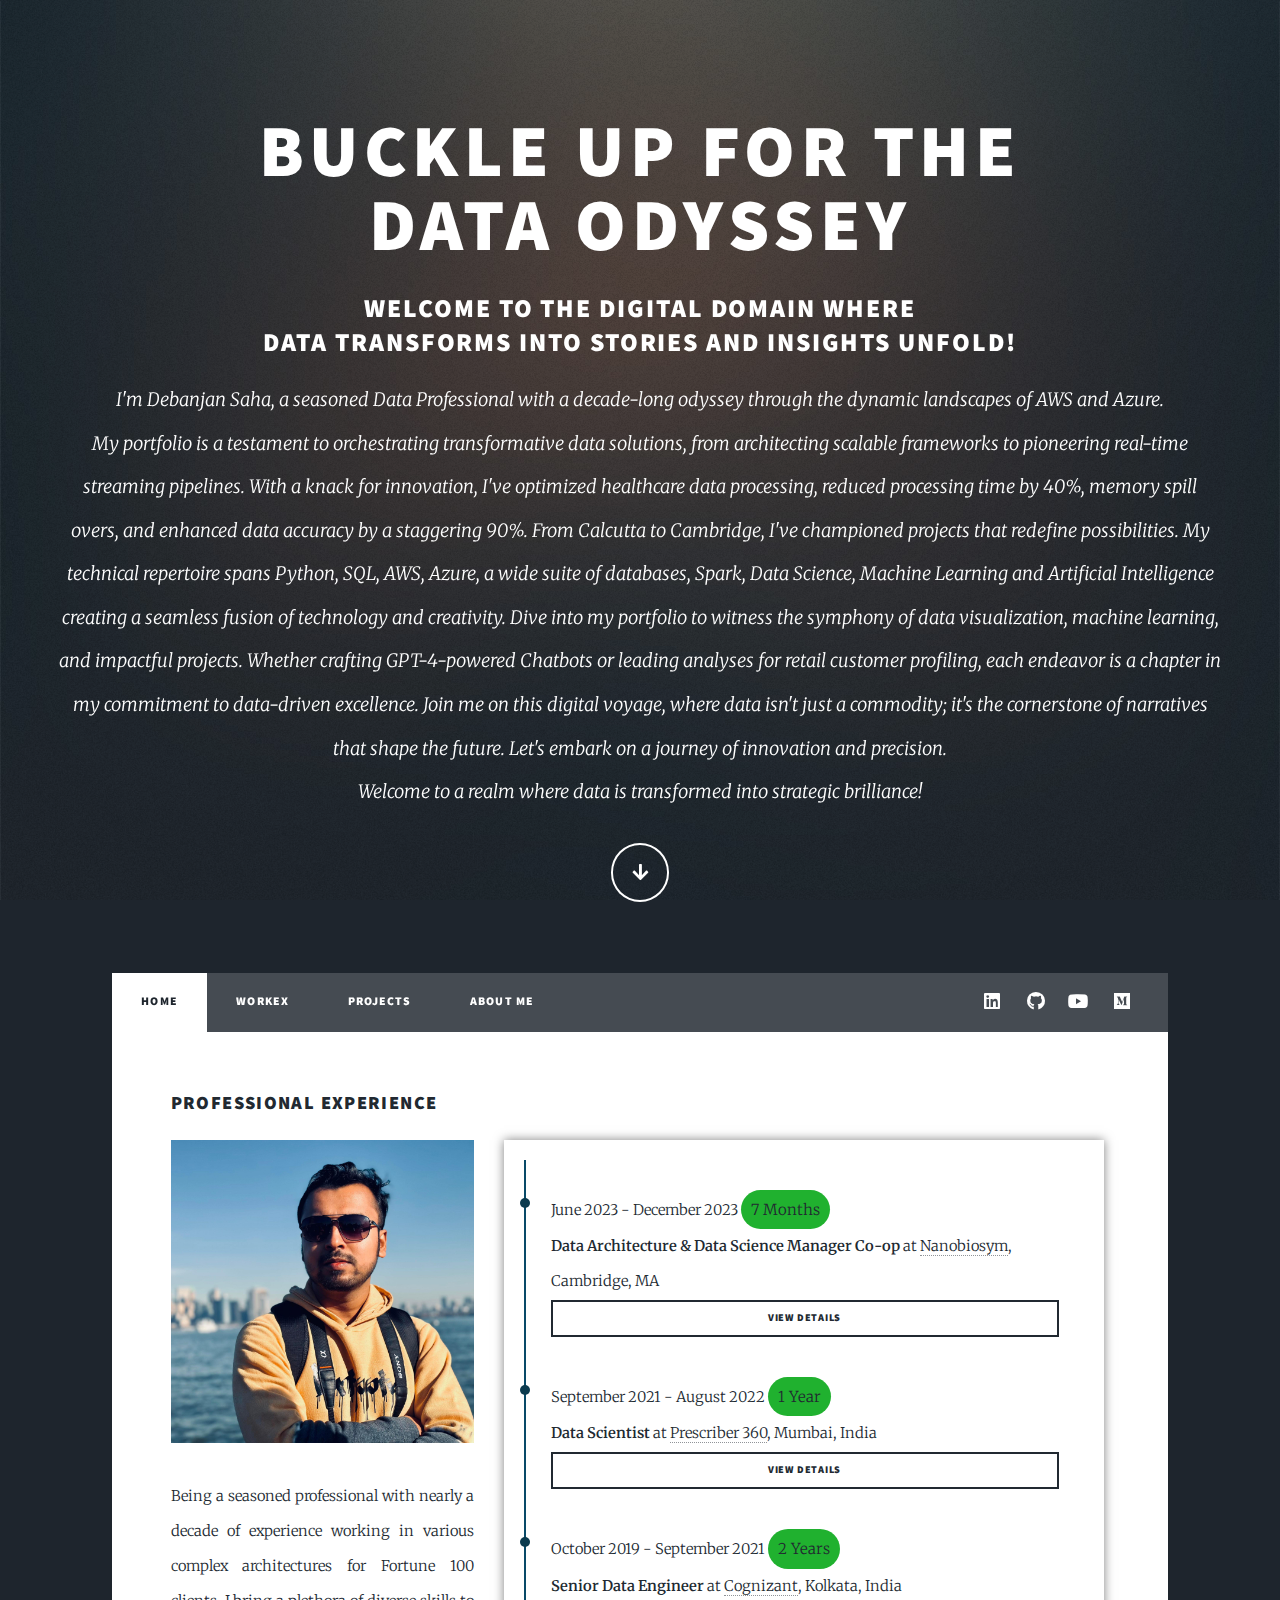
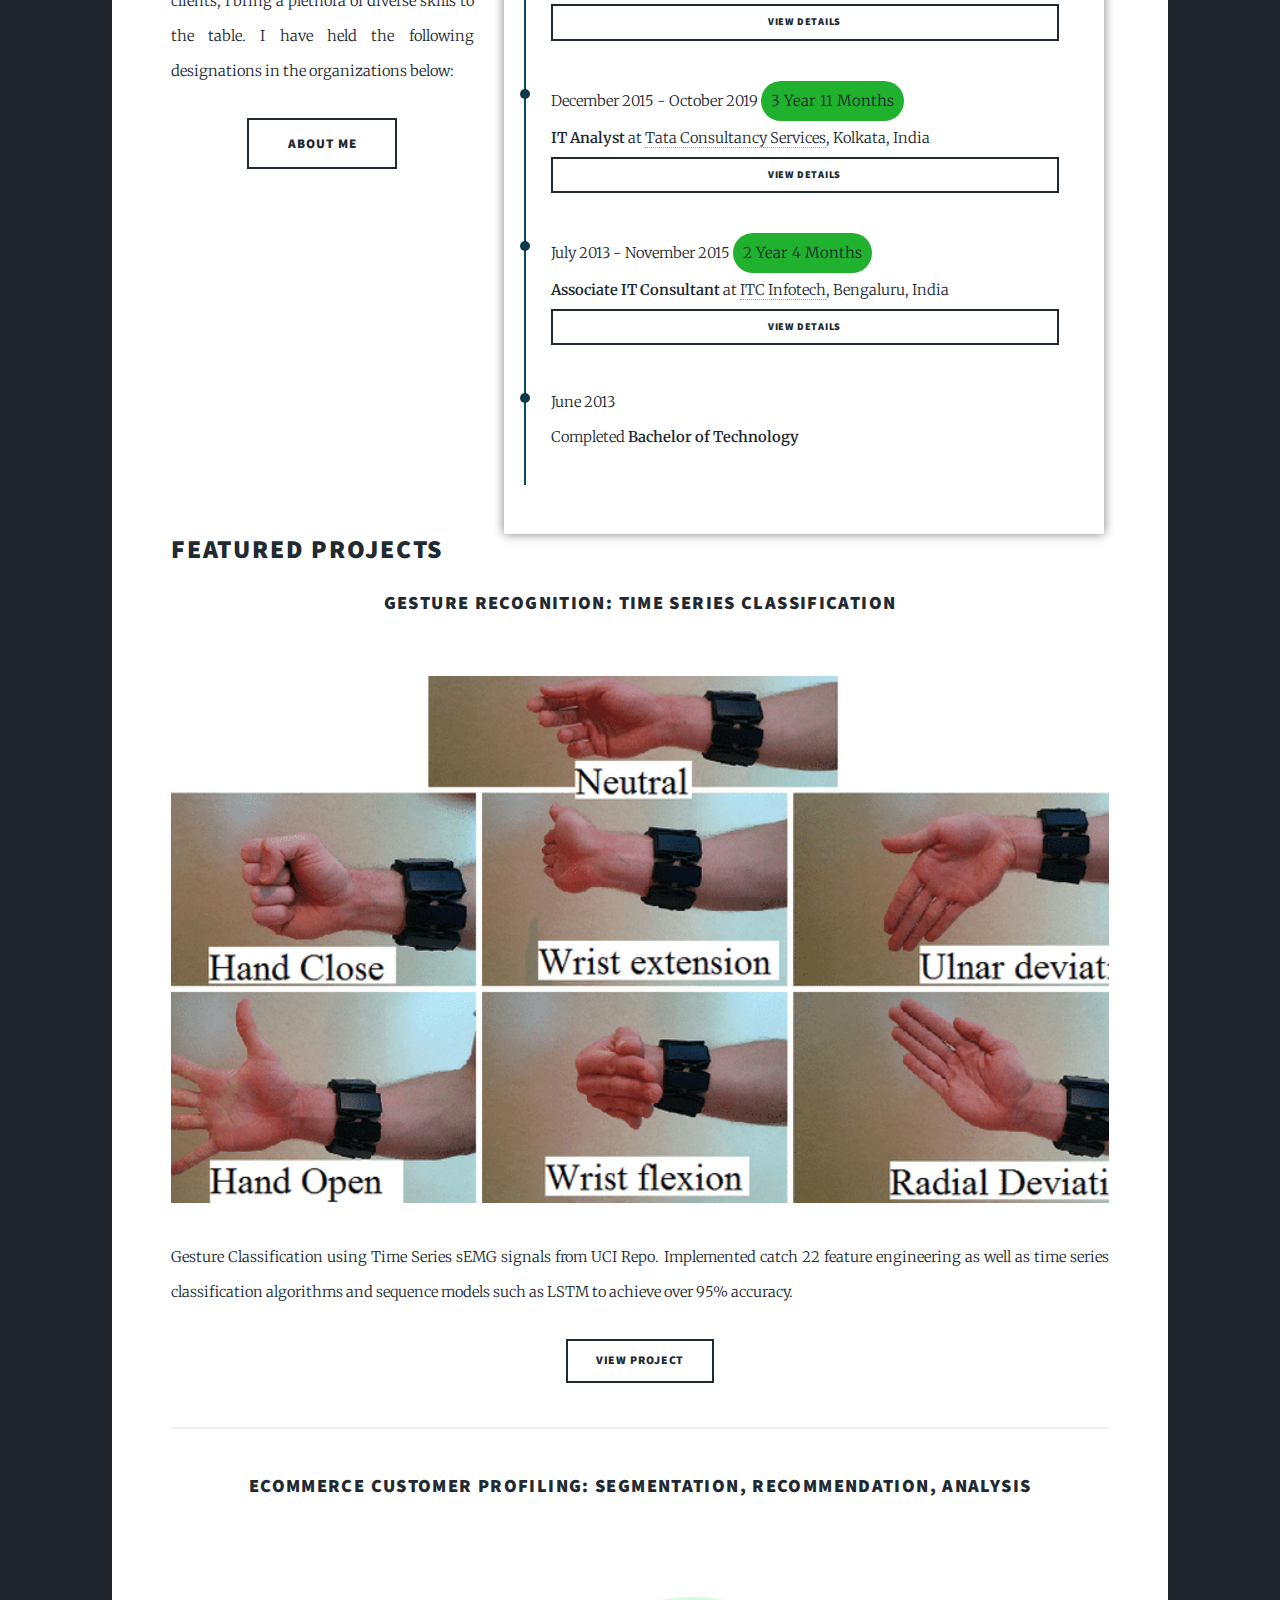
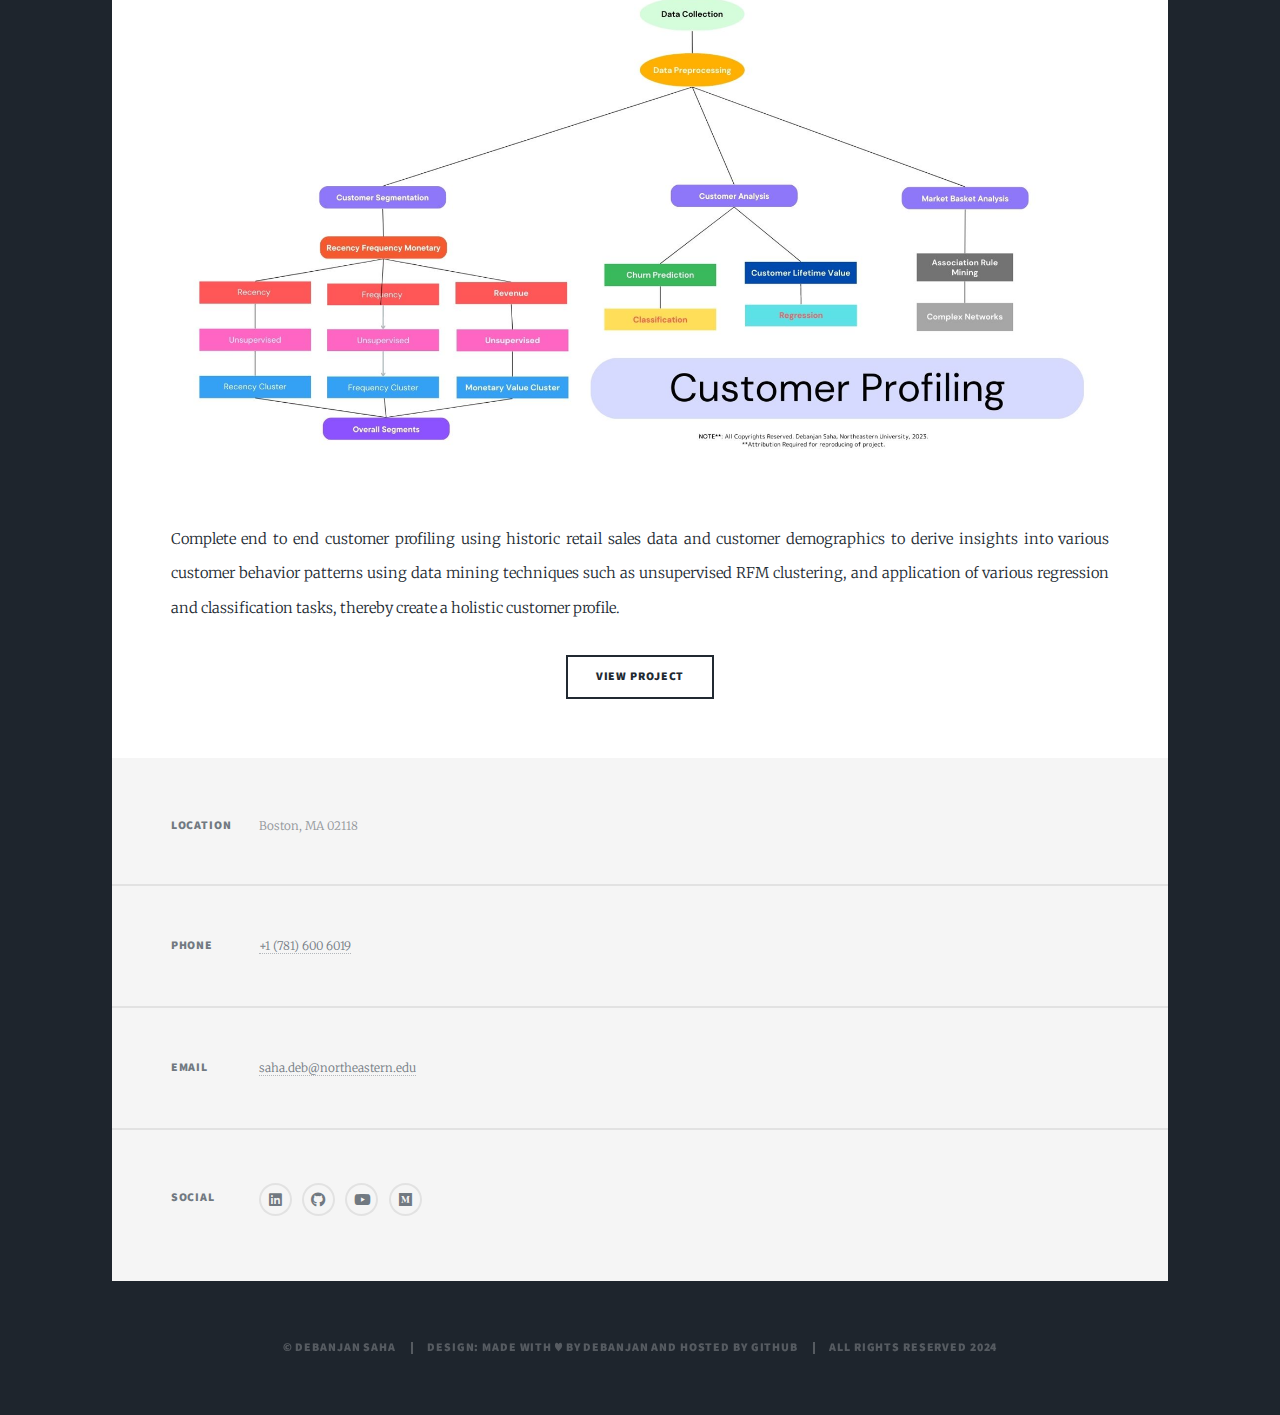
==== commit f7e4ffb7: "update" ====
--- a/index.html
+++ b/index.html
@@ -172,7 +172,11 @@
 						</section>
 					</footer>
 
-				
+				<!-- Copyright -->
+				<div id="copyright">
+					<ul><li>&copy; Debanjan Saha</li><li>Design: Made with &hearts; by Debanjan and hosted by GitHub</li><li>All rights reserved 2024</li></ul>
+				</div>
+
 
 			</div>
 
--- a/assets/css/main.css
+++ b/assets/css/main.css
@@ -4250,6 +4250,16 @@
 			color: #e2e2e2;
 		}
 
+		#footer .icon {
+			font-size: 20px;
+		}
+		
+		#footer .love .icon {
+			font-size: 12px;
+			margin-left: 2px;
+			margin-right: 2px;
+		}
+
 		#footer > section {
 			-moz-flex-basis: 50%;
 			-webkit-flex-basis: 50%;
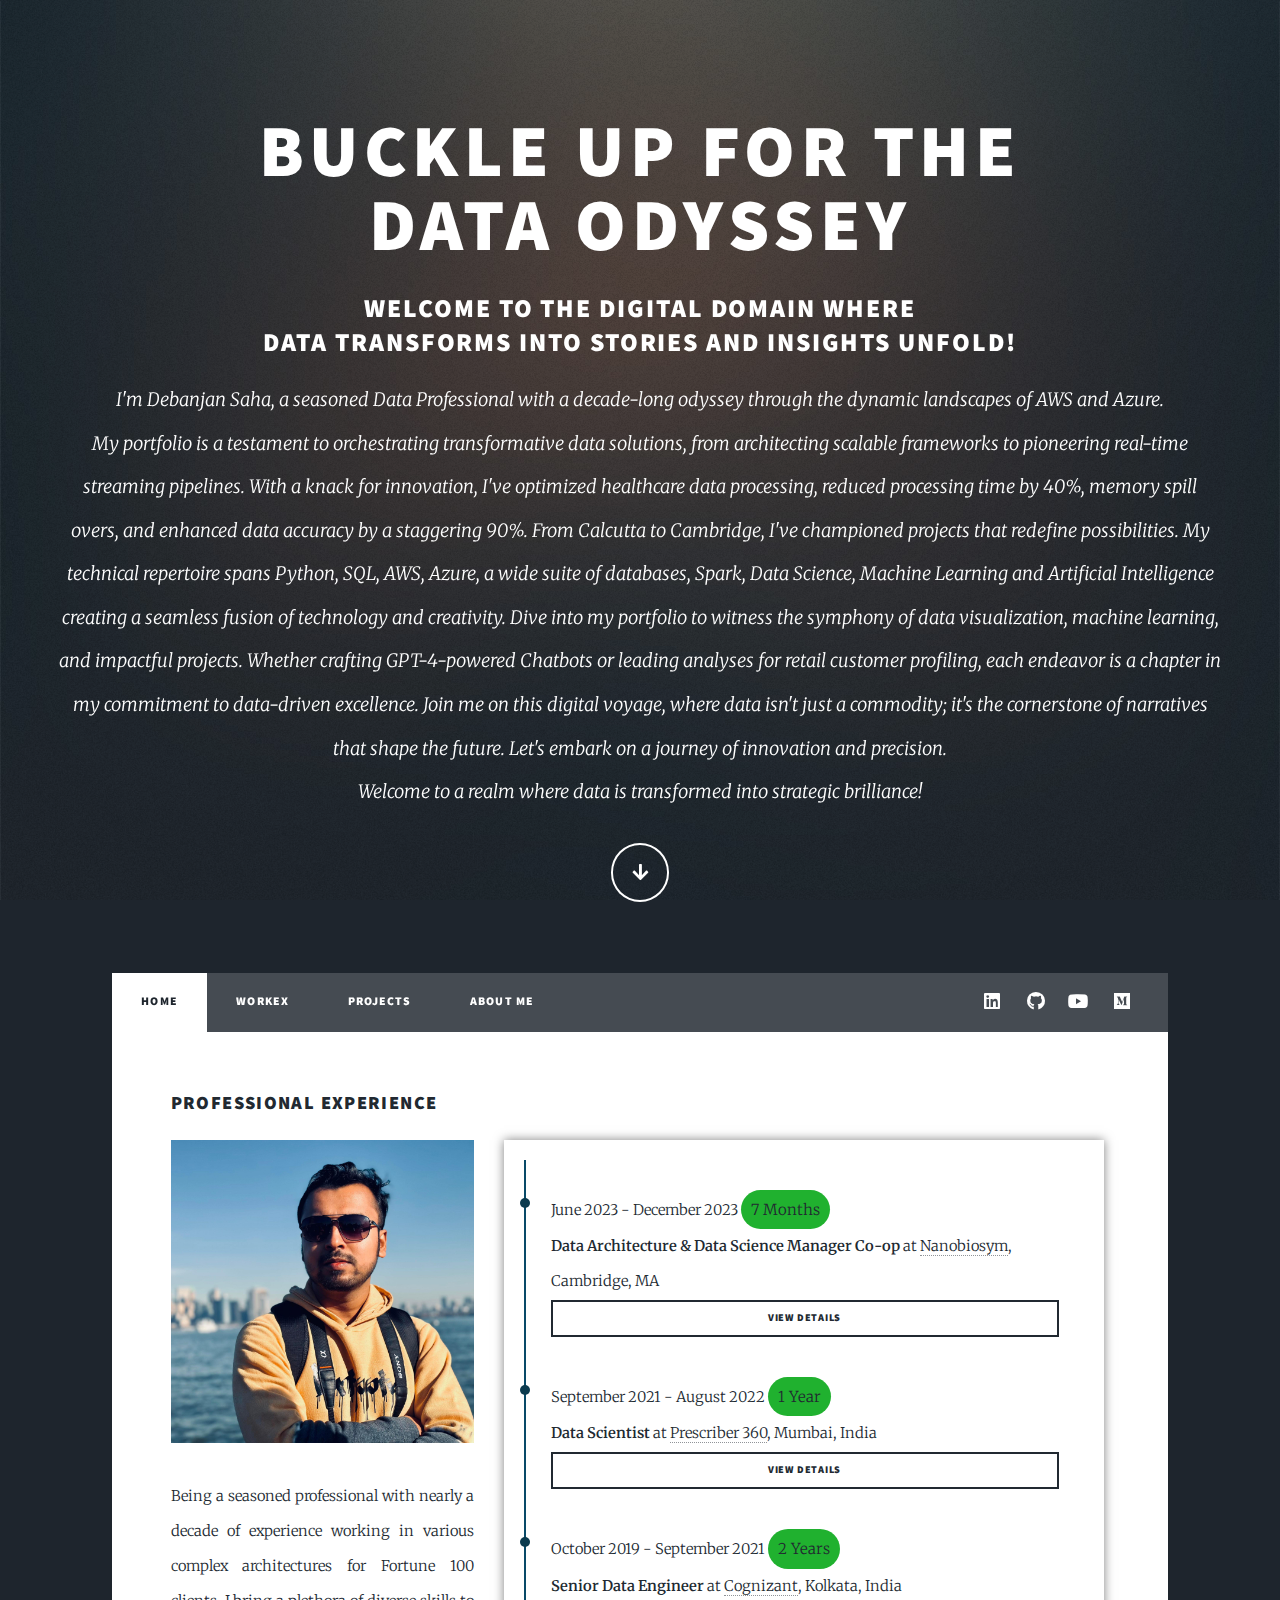
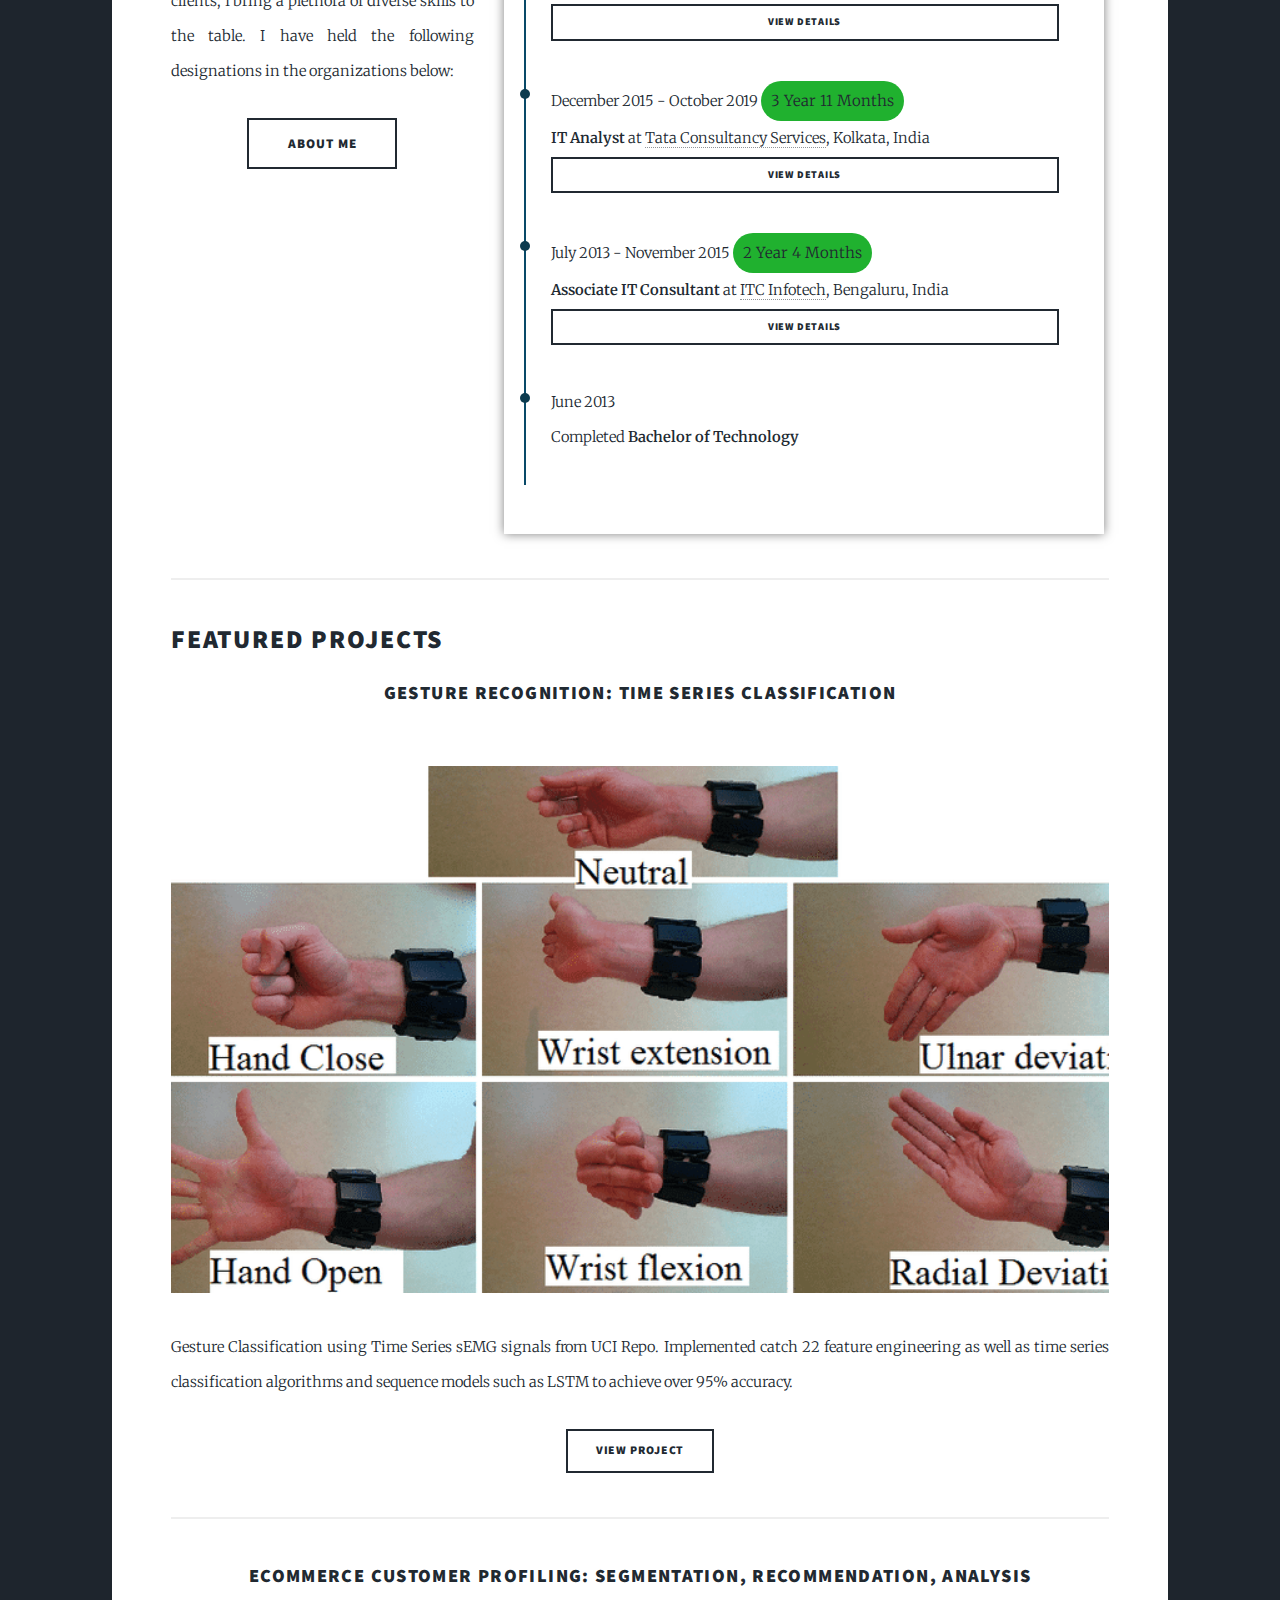
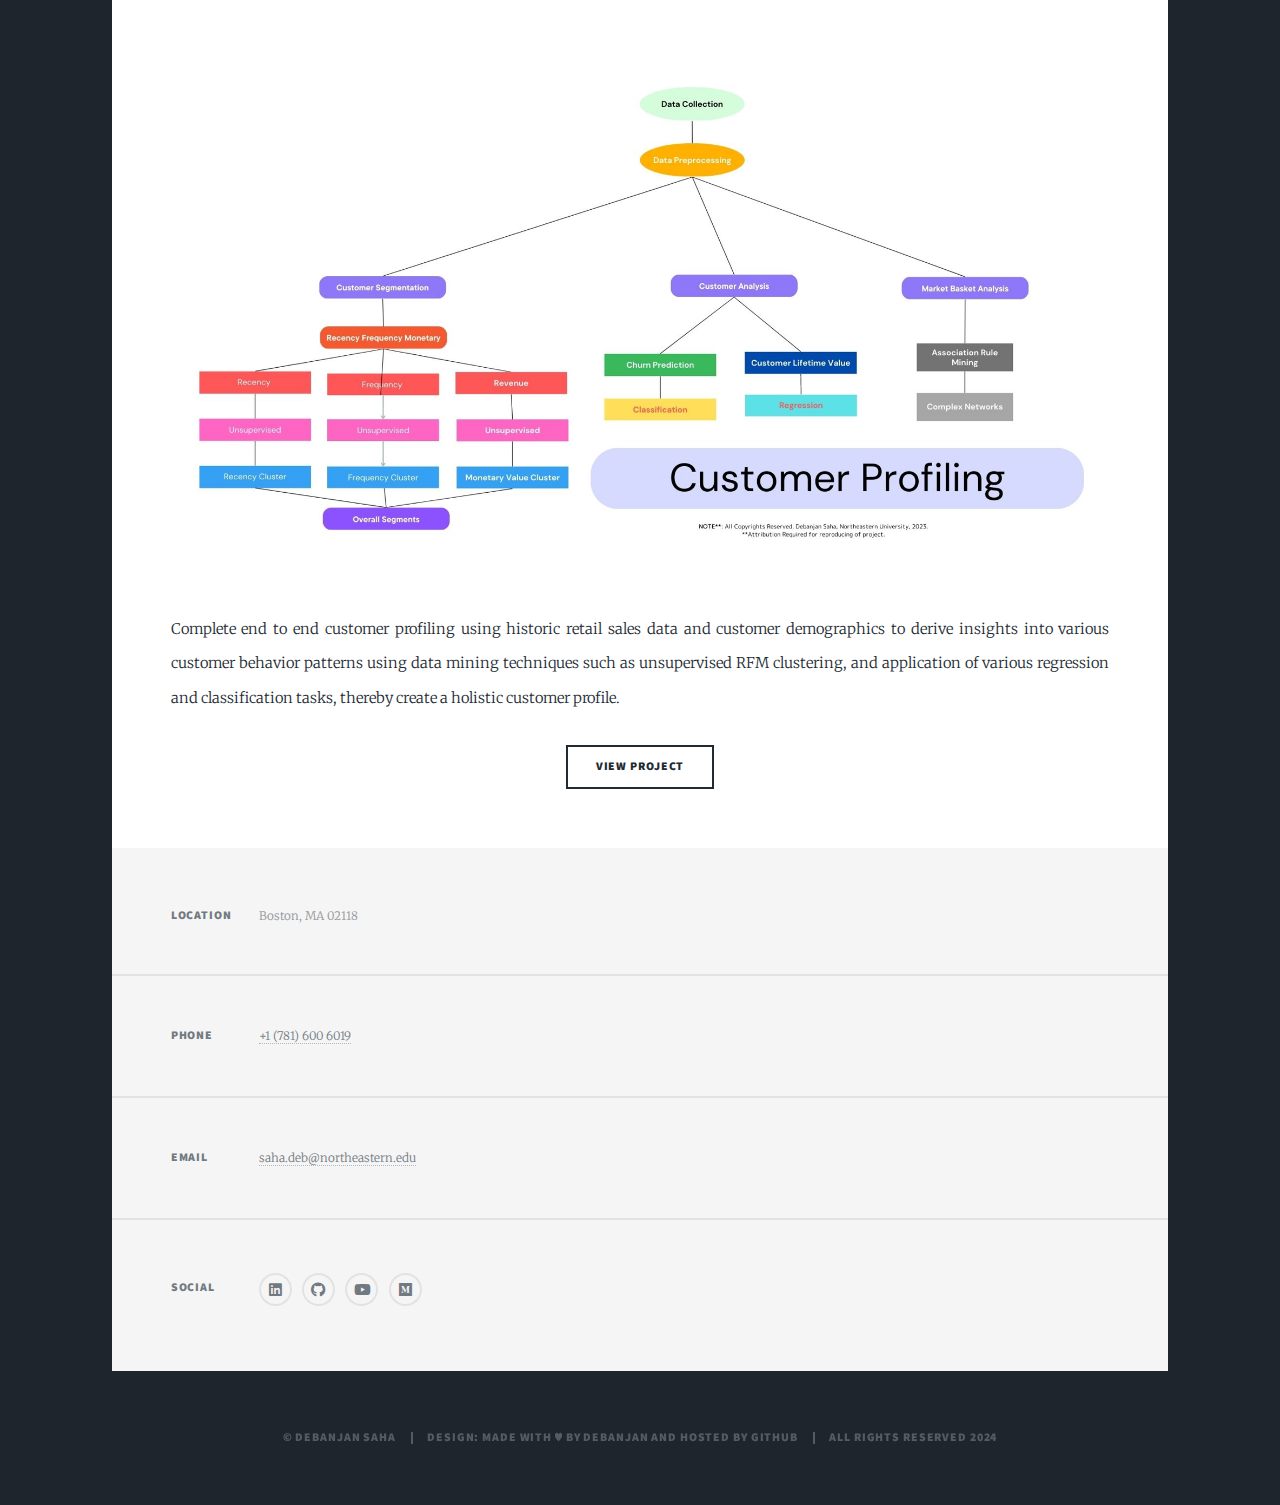
==== commit 45b7da0f: "update top button" ====
--- a/index.html
+++ b/index.html
@@ -113,8 +113,9 @@
 								</div>
 							</div>
 						
+						<hr />
 						<!-- Posts -->
-						
+						<button id="scrollToTopBtn">Top</button>
 						<h2><a>Featured Projects</a></h2>
 							<section class="post featured">
 								<article>
--- a/assets/css/main.css
+++ b/assets/css/main.css
@@ -4457,6 +4457,36 @@
 
 		}
 
+		#scrollToTopBtn {
+			display: none;
+			position: fixed;
+			bottom: 20px;
+			right: 20px;
+			background-color: #c23239;
+			color: #fff;
+			border: none;
+			border-radius: 5px;
+			padding: 10px 15px;
+			cursor: pointer;
+		  }
+		  
+		  #scrollToTopBtn:hover {
+			background-color: #b30000;
+		  }
+		  
+		  #scrollToTopBtn::after {
+			content: '';
+			position: absolute;
+			top: 50%;
+			left: 50%;
+			transform: translate(-50%, -50%) rotate(45deg);
+			width: 12px;
+			height: 12px;
+			border-left: 2px solid #fff;
+			border-top: 2px solid #fff;
+			background-color: transparent;
+		  }
+		  
 	#copyright {
 		color: #ffffff;
 		position: relative;
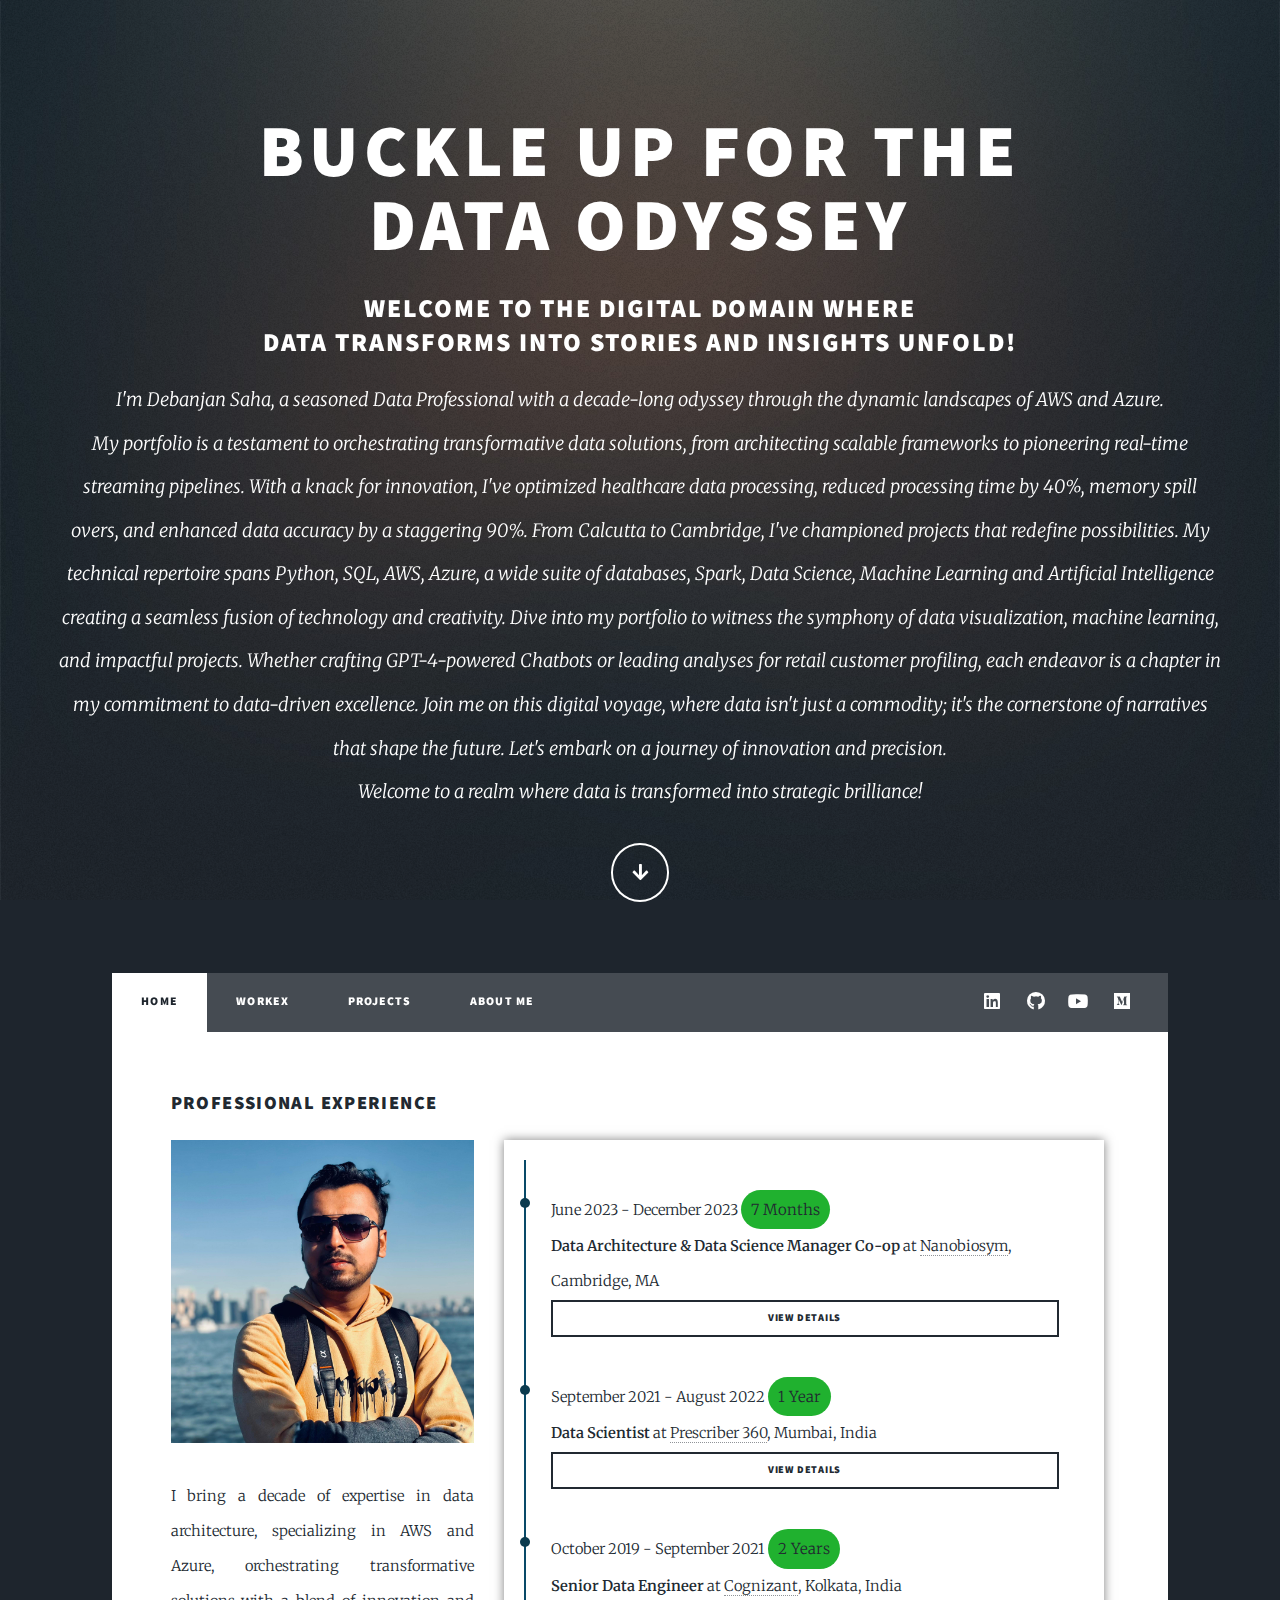
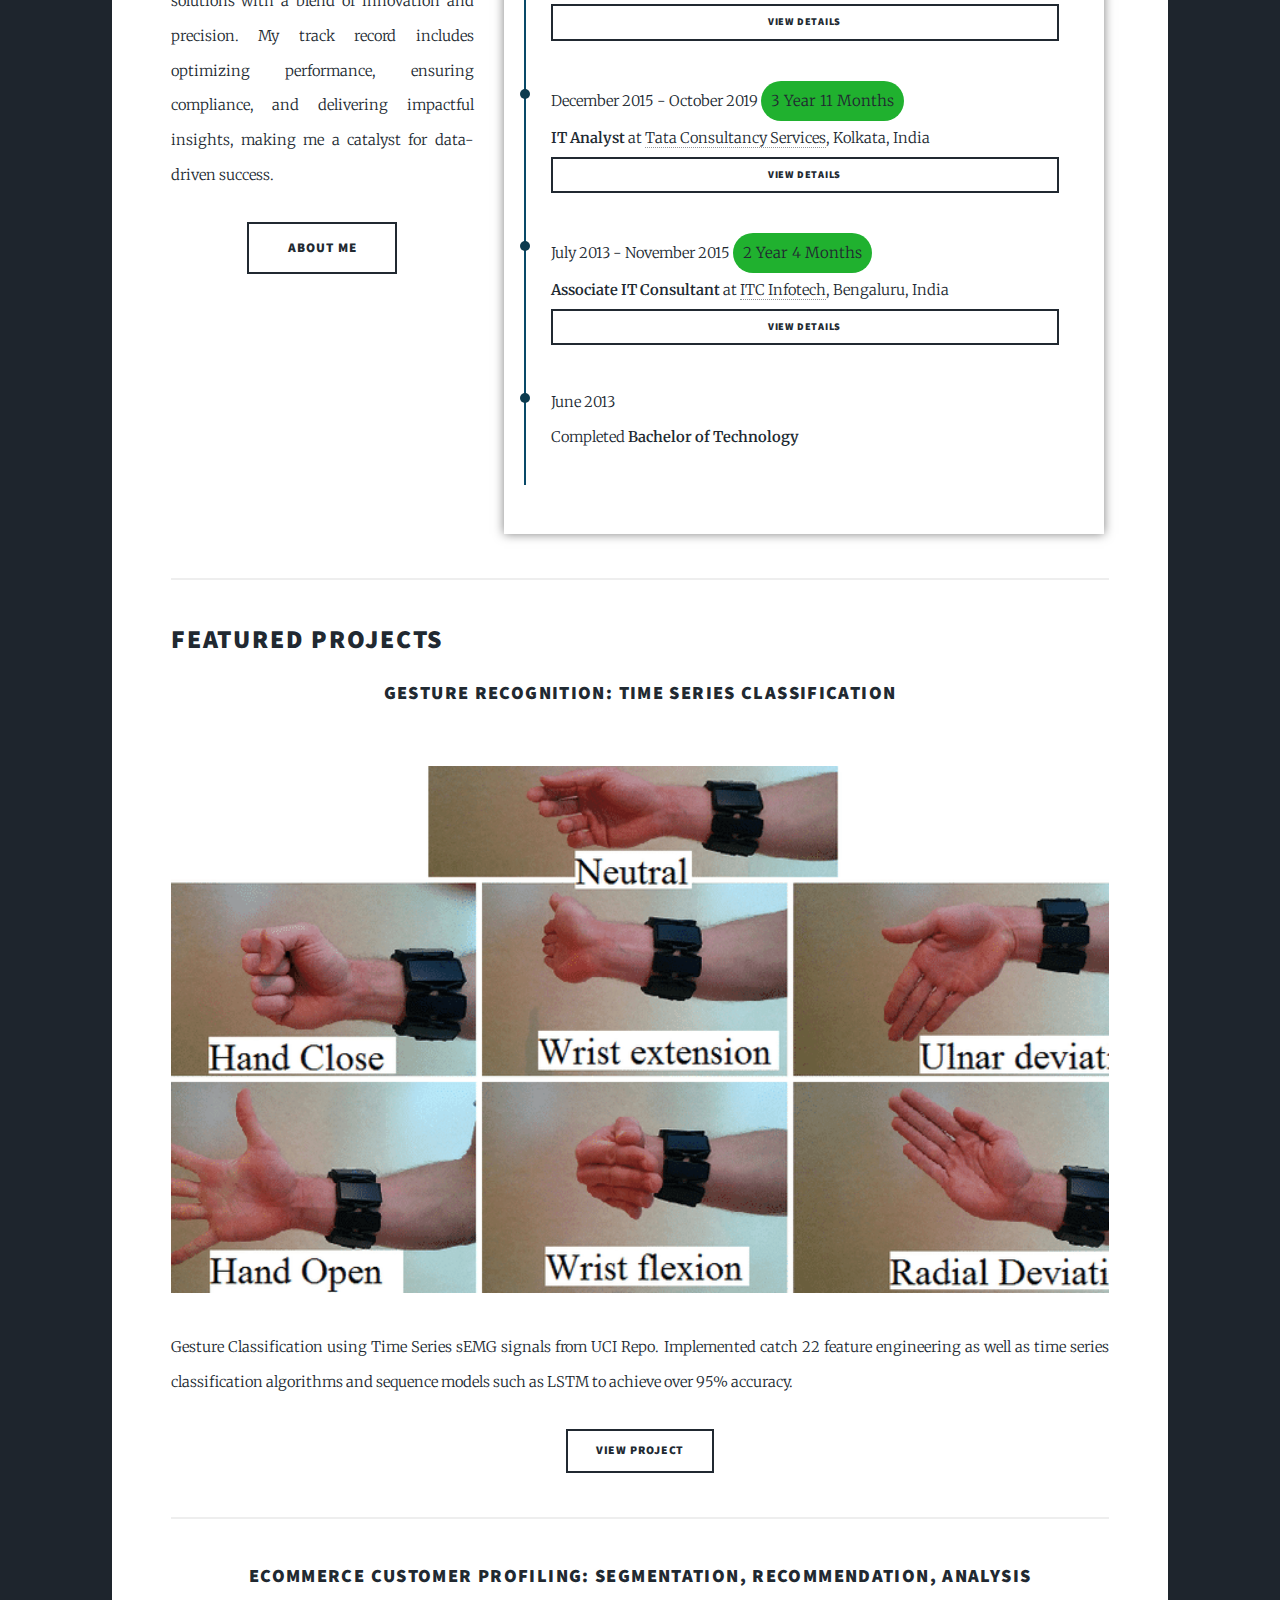
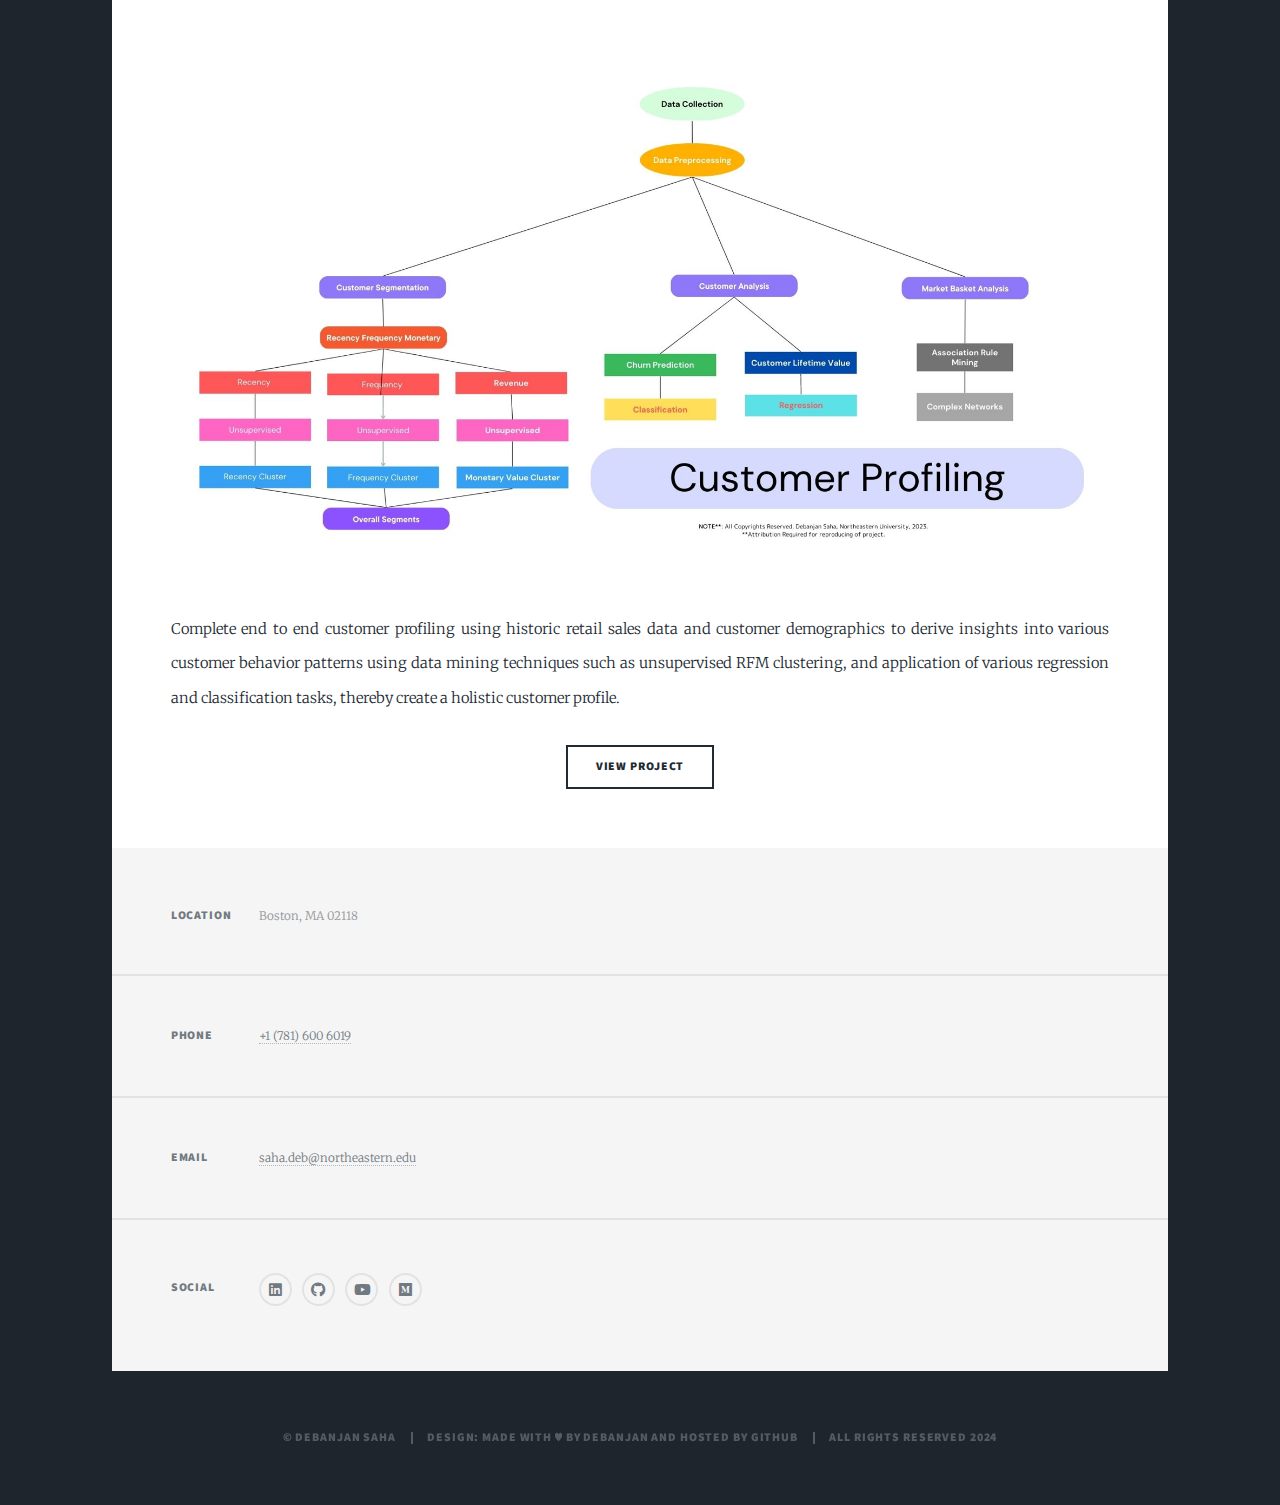
==== commit f5dfa0e8: "update" ====
--- a/index.html
+++ b/index.html
@@ -59,7 +59,7 @@
 									<div class="image fit">
 										<img src="images/IMG_4712.JPG" alt="" />
 									</div>
-									<p>Being a seasoned professional with nearly a decade of experience working in various complex architectures for Fortune 100 clients, I bring a plethora of diverse skills to the table. I have held the following designations in the organizations below: </p>
+									<p>I bring a decade of expertise in data architecture, specializing in AWS and Azure, orchestrating transformative solutions with a blend of innovation and precision. My track record includes optimizing performance, ensuring compliance, and delivering impactful insights, making me a catalyst for data-driven success.</p>
 								<ul class="actions special">
 									<li><a href="aboutme.html" class="button large">About me</a></li>
 								</ul>
